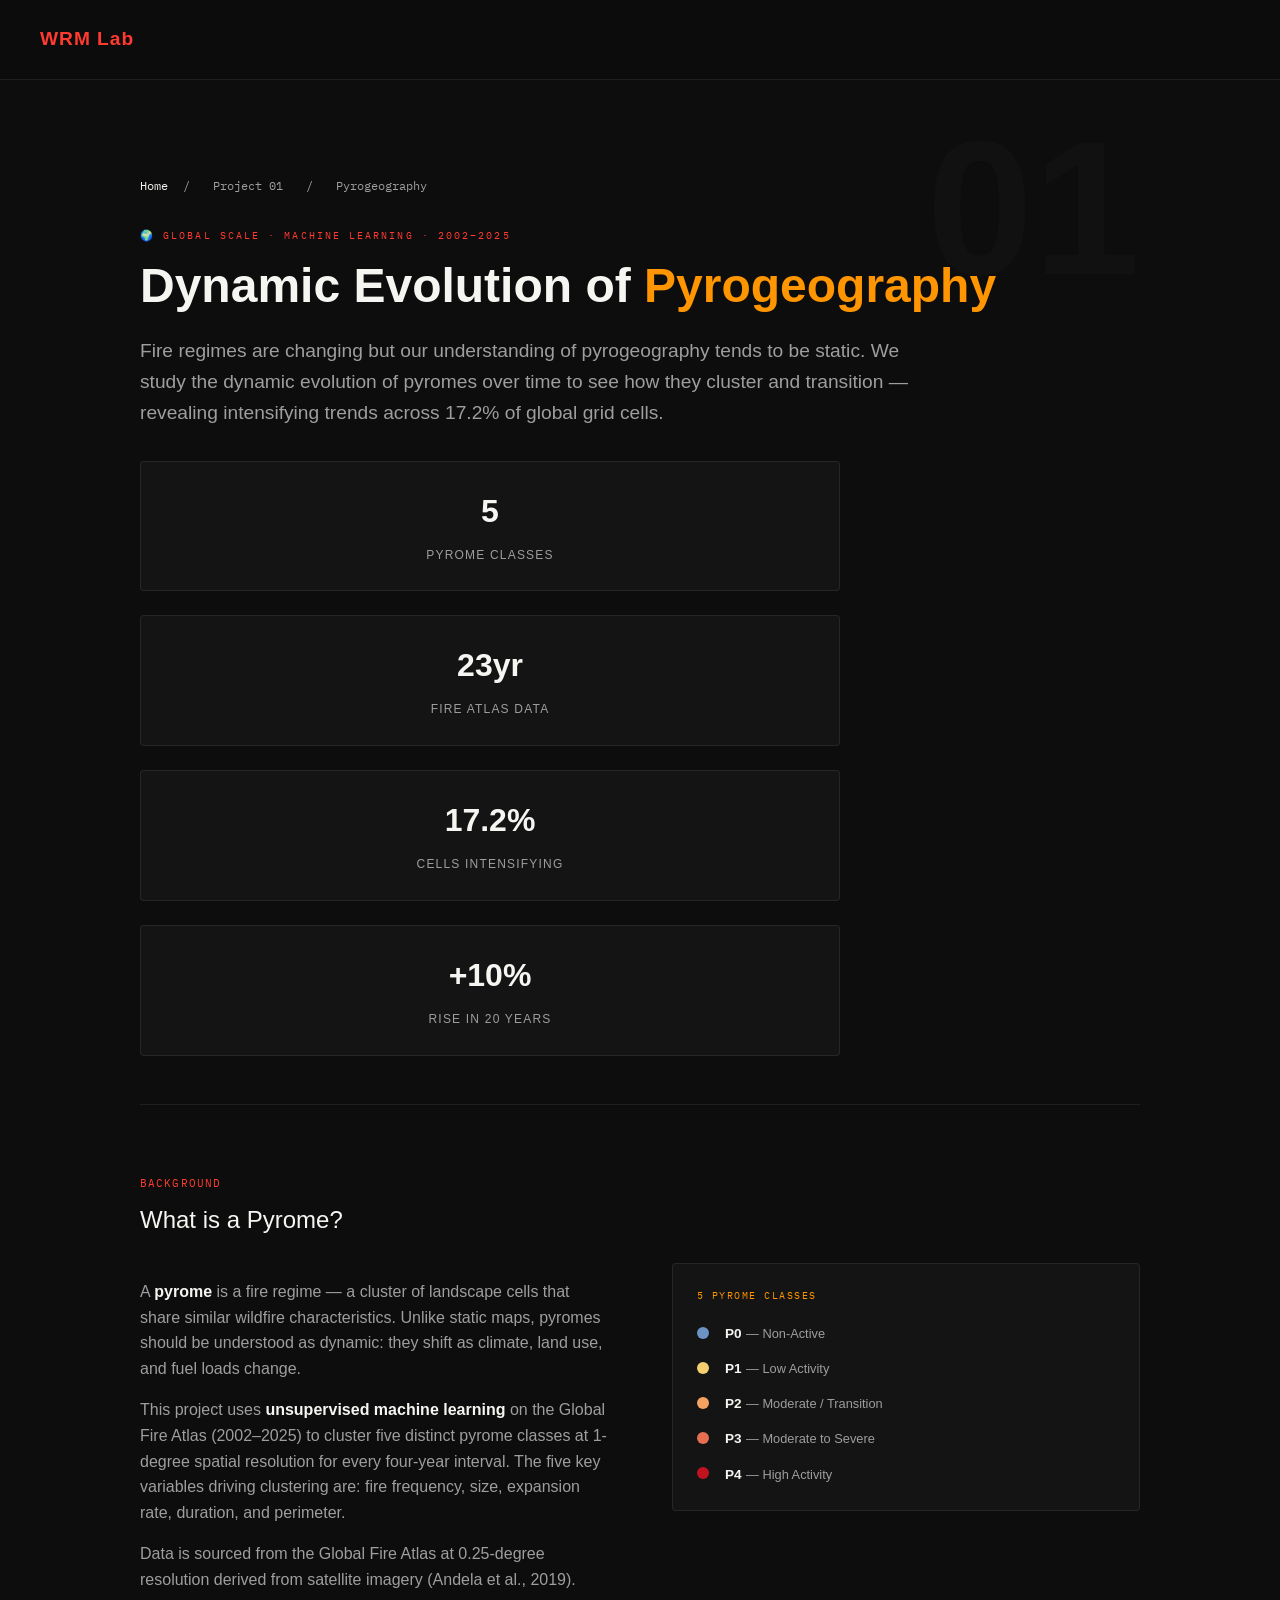
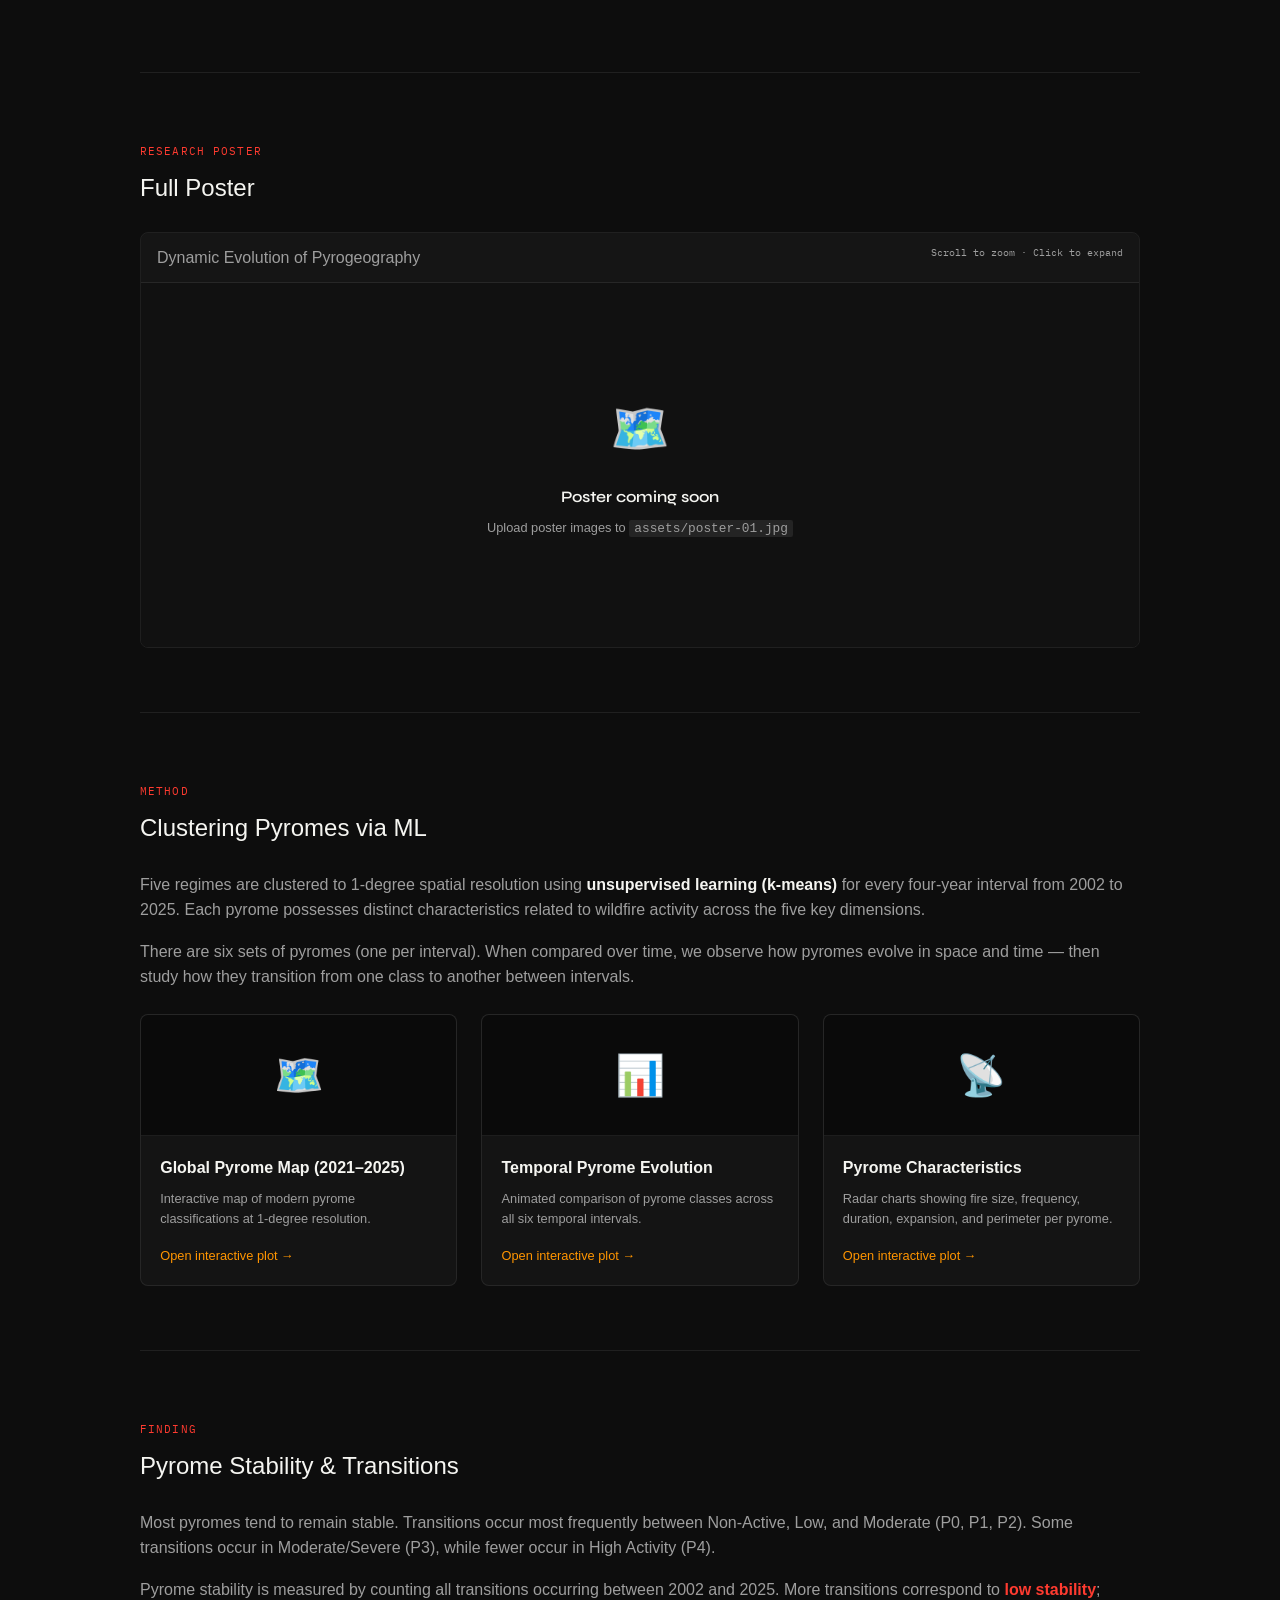
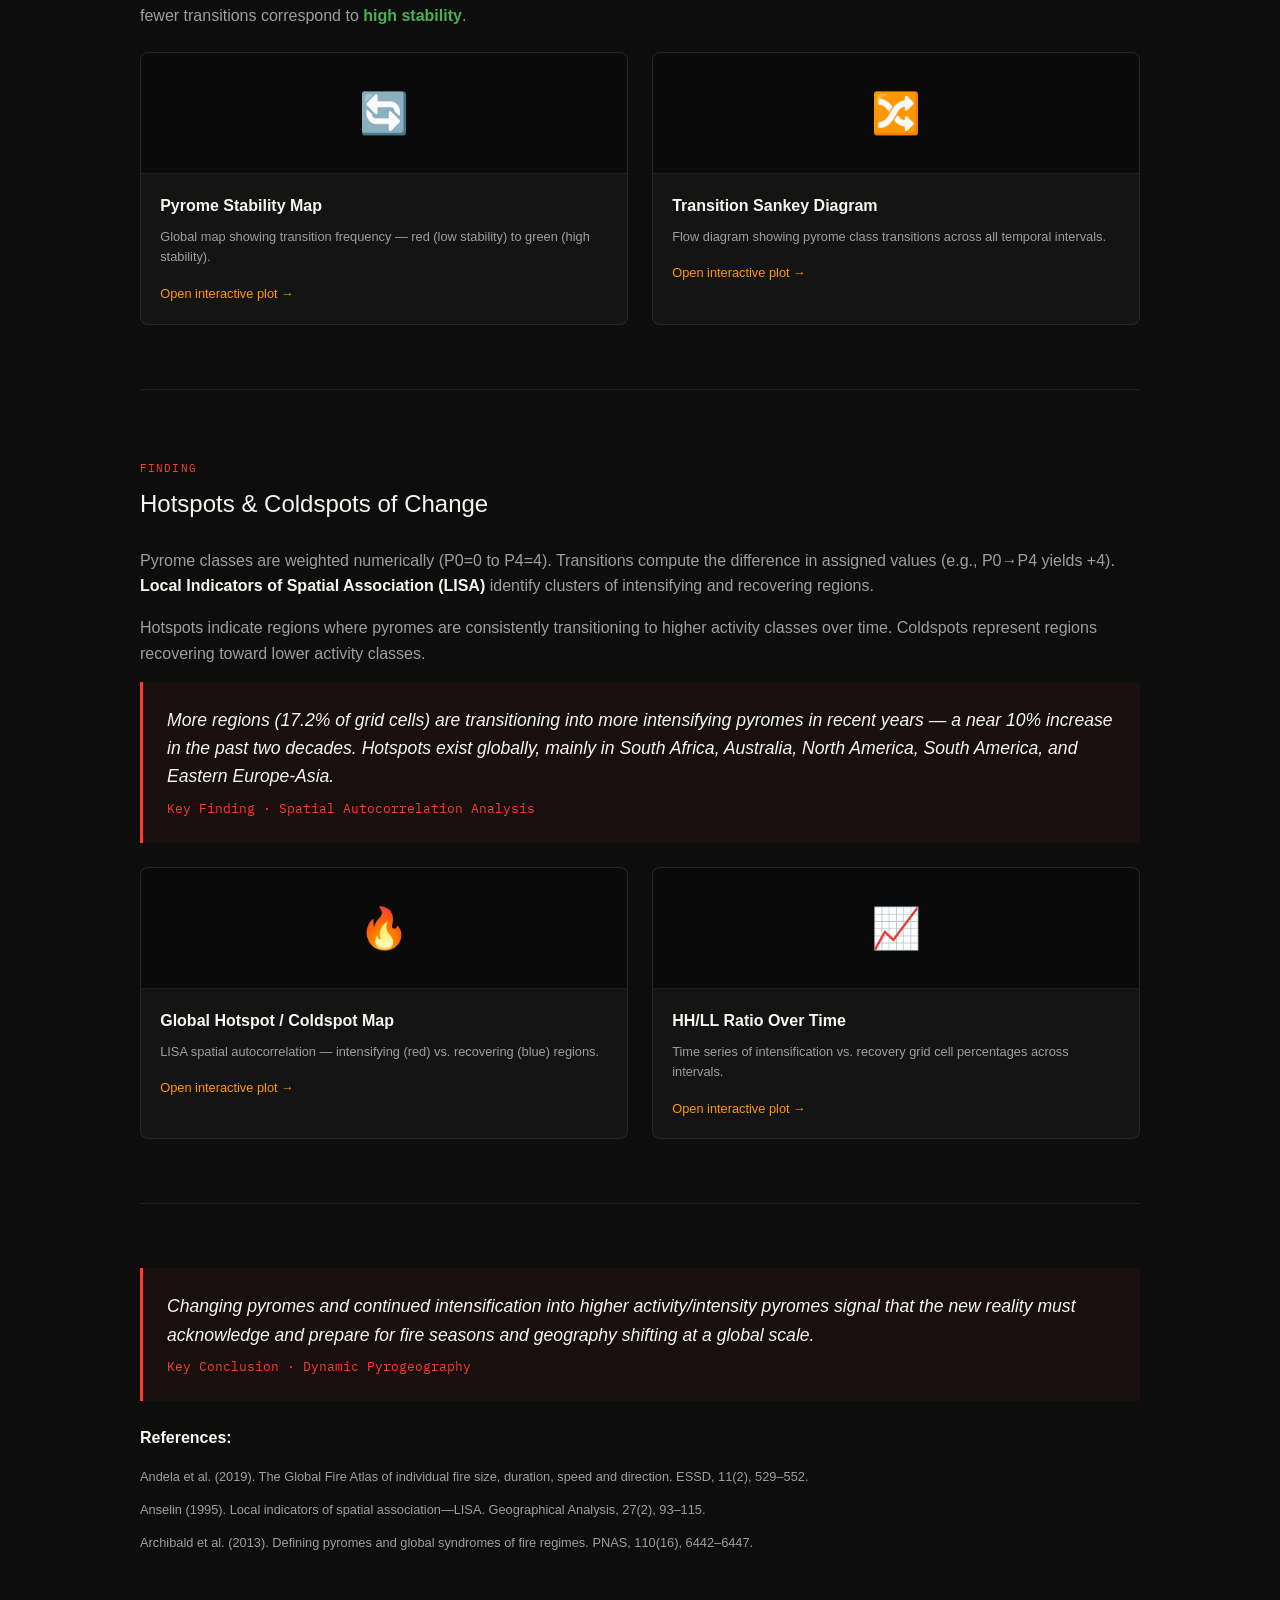
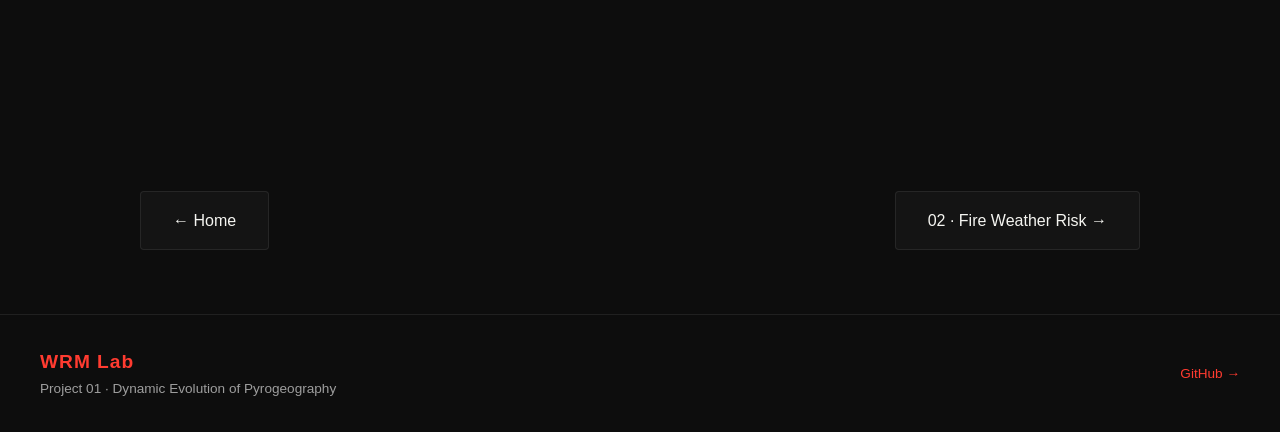
==== pages/01-pyrogeography.html @ 9d5893bf "Restructured file paths and directories" ====
<!DOCTYPE html>
<html lang="en">
<head>
  <meta charset="UTF-8">
  <meta name="viewport" content="width=device-width, initial-scale=1.0">
  <title>01 · Dynamic Evolution of Pyrogeography</title>
  <link rel="stylesheet" href="../css/style.css">
  <link rel="icon" href="data:image/svg+xml,<svg xmlns='http://www.w3.org/2000/svg' viewBox='0 0 100 100'><text y='.9em' font-size='90'>🔥</text></svg>">
</head>
<body>

<nav id="main-nav">
  <a class="nav-logo" href="../index.html">WRM Lab</a>
  <ul class="nav-links"></ul>
</nav>

<div class="page-wrap">

  <!-- ─── PAGE HERO ─── -->
  <div class="page-hero">
    <div class="page-hero-bg"></div>
    <div class="page-num-large">01</div>
    <div class="page-hero-inner">
      <div class="page-breadcrumb">
        <a href="../index.html">Home</a>
        <span>/</span>
        <span>Project 01</span>
        <span>/</span>
        <span>Pyrogeography</span>
      </div>
      <div style="font-family:'IBM Plex Mono',monospace; font-size:0.65rem; letter-spacing:0.2em; text-transform:uppercase; color:var(--fire-red); margin-bottom:1rem;">
        🌍 Global Scale · Machine Learning · 2002–2025
      </div>
      <h1 class="page-title">Dynamic Evolution of <em>Pyrogeography</em></h1>
      <p class="page-subtitle">Fire regimes are changing but our understanding of pyrogeography tends to be static. We study the dynamic evolution of pyromes over time to see how they cluster and transition — revealing intensifying trends across 17.2% of global grid cells.</p>

      <div class="stats-row" style="margin-top:2rem; max-width:700px;">
        <div class="stat-item">
          <span class="stat-num">5</span>
          <span class="stat-label">Pyrome Classes</span>
        </div>
        <div class="stat-item">
          <span class="stat-num">23yr</span>
          <span class="stat-label">Fire Atlas Data</span>
        </div>
        <div class="stat-item">
          <span class="stat-num">17.2%</span>
          <span class="stat-label">Cells Intensifying</span>
        </div>
        <div class="stat-item">
          <span class="stat-num">+10%</span>
          <span class="stat-label">Rise in 20 Years</span>
        </div>
      </div>
    </div>
  </div>

  <div class="content-area">

    <!-- ─── OVERVIEW ─── -->
    <div class="content-block">
      <div class="block-header">
        <span class="block-tag">Background</span>
        <span class="block-title">What is a Pyrome?</span>
      </div>
      <div class="two-col">
        <div class="block-text">
          <p>A <strong style="color:var(--bone)">pyrome</strong> is a fire regime — a cluster of landscape cells that share similar wildfire characteristics. Unlike static maps, pyromes should be understood as dynamic: they shift as climate, land use, and fuel loads change.</p>
          <p>This project uses <strong style="color:var(--bone)">unsupervised machine learning</strong> on the Global Fire Atlas (2002–2025) to cluster five distinct pyrome classes at 1-degree spatial resolution for every four-year interval. The five key variables driving clustering are: fire frequency, size, expansion rate, duration, and perimeter.</p>
          <p>Data is sourced from the Global Fire Atlas at 0.25-degree resolution derived from satellite imagery (Andela et al., 2019).</p>
        </div>
        <div>
          <div style="background:rgba(255,255,255,0.03); border:1px solid rgba(255,255,255,0.08); border-radius:4px; padding:1.5rem;">
            <div style="font-family:'IBM Plex Mono',monospace; font-size:0.62rem; letter-spacing:0.15em; text-transform:uppercase; color:var(--fire-orange); margin-bottom:1rem;">5 Pyrome Classes</div>
            <div style="display:flex; flex-direction:column; gap:0.6rem;">
              <div style="display:flex; align-items:center; gap:1rem;">
                <div style="width:12px; height:12px; border-radius:50%; background:#6B93C4; flex-shrink:0;"></div>
                <div><strong style="color:var(--bone); font-size:0.85rem;">P0</strong> <span style="color:var(--ash); font-size:0.8rem;">— Non-Active</span></div>
              </div>
              <div style="display:flex; align-items:center; gap:1rem;">
                <div style="width:12px; height:12px; border-radius:50%; background:#F4D06F; flex-shrink:0;"></div>
                <div><strong style="color:var(--bone); font-size:0.85rem;">P1</strong> <span style="color:var(--ash); font-size:0.8rem;">— Low Activity</span></div>
              </div>
              <div style="display:flex; align-items:center; gap:1rem;">
                <div style="width:12px; height:12px; border-radius:50%; background:#F4A261; flex-shrink:0;"></div>
                <div><strong style="color:var(--bone); font-size:0.85rem;">P2</strong> <span style="color:var(--ash); font-size:0.8rem;">— Moderate / Transition</span></div>
              </div>
              <div style="display:flex; align-items:center; gap:1rem;">
                <div style="width:12px; height:12px; border-radius:50%; background:#E76F51; flex-shrink:0;"></div>
                <div><strong style="color:var(--bone); font-size:0.85rem;">P3</strong> <span style="color:var(--ash); font-size:0.8rem;">— Moderate to Severe</span></div>
              </div>
              <div style="display:flex; align-items:center; gap:1rem;">
                <div style="width:12px; height:12px; border-radius:50%; background:#C1121F; flex-shrink:0;"></div>
                <div><strong style="color:var(--bone); font-size:0.85rem;">P4</strong> <span style="color:var(--ash); font-size:0.8rem;">— High Activity</span></div>
              </div>
            </div>
          </div>
        </div>
      </div>
    </div>

    <!-- ─── POSTER ─── -->
    <div class="content-block">
      <div class="block-header">
        <span class="block-tag">Research Poster</span>
        <span class="block-title">Full Poster</span>
      </div>
      <div class="poster-viewer">
        <div class="poster-viewer-header">
          <span class="poster-viewer-label">Dynamic Evolution of Pyrogeography</span>
          <span style="font-family:'IBM Plex Mono',monospace; font-size:0.6rem; color:var(--ash);">Scroll to zoom · Click to expand</span>
        </div>
        <div style="background:#111; display:flex; align-items:center; justify-content:center; min-height:300px; padding:2rem;">
          <div style="text-align:center; color:var(--ash);">
            <div style="font-size:3rem; margin-bottom:1rem;">🗺️</div>
            <div style="font-family:'Syne',sans-serif; font-weight:600; font-size:1rem; color:var(--bone); margin-bottom:0.5rem;">Poster coming soon</div>
            <div style="font-size:0.8rem;">Upload poster images to <code style="background:rgba(255,255,255,0.08);padding:0.1em 0.4em;border-radius:2px;">assets/poster-01.jpg</code></div>
          </div>
        </div>
      </div>
    </div>

    <!-- ─── PYROMES CLUSTERING ─── -->
    <div class="content-block">
      <div class="block-header">
        <span class="block-tag">Method</span>
        <span class="block-title">Clustering Pyromes via ML</span>
      </div>
      <div class="block-text">
        <p>Five regimes are clustered to 1-degree spatial resolution using <strong style="color:var(--bone)">unsupervised learning (k-means)</strong> for every four-year interval from 2002 to 2025. Each pyrome possesses distinct characteristics related to wildfire activity across the five key dimensions.</p>
        <p>There are six sets of pyromes (one per interval). When compared over time, we observe how pyromes evolve in space and time — then study how they transition from one class to another between intervals.</p>
      </div>

      <div class="plots-grid" style="margin-top:1.5rem;">
        <div class="plot-card" onclick="alert('Link your interactive pyrome map here. Replace this with your Plotly/Leaflet embed URL.')">
          <div class="plot-card-preview">🗺️</div>
          <div class="plot-card-body">
            <div class="plot-card-title">Global Pyrome Map (2021–2025)</div>
            <div class="plot-card-desc">Interactive map of modern pyrome classifications at 1-degree resolution.</div>
            <div class="plot-card-link">Open interactive plot →</div>
          </div>
        </div>
        <div class="plot-card" onclick="alert('Link your temporal pyrome evolution animation here.')">
          <div class="plot-card-preview">📊</div>
          <div class="plot-card-body">
            <div class="plot-card-title">Temporal Pyrome Evolution</div>
            <div class="plot-card-desc">Animated comparison of pyrome classes across all six temporal intervals.</div>
            <div class="plot-card-link">Open interactive plot →</div>
          </div>
        </div>
        <div class="plot-card" onclick="alert('Link your pyrome characteristic radar charts here.')">
          <div class="plot-card-preview">📡</div>
          <div class="plot-card-body">
            <div class="plot-card-title">Pyrome Characteristics</div>
            <div class="plot-card-desc">Radar charts showing fire size, frequency, duration, expansion, and perimeter per pyrome.</div>
            <div class="plot-card-link">Open interactive plot →</div>
          </div>
        </div>
      </div>
    </div>

    <!-- ─── DYNAMIC PYROMES ─── -->
    <div class="content-block">
      <div class="block-header">
        <span class="block-tag">Finding</span>
        <span class="block-title">Pyrome Stability &amp; Transitions</span>
      </div>
      <div class="block-text">
        <p>Most pyromes tend to remain stable. Transitions occur most frequently between Non-Active, Low, and Moderate (P0, P1, P2). Some transitions occur in Moderate/Severe (P3), while fewer occur in High Activity (P4).</p>
        <p>Pyrome stability is measured by counting all transitions occurring between 2002 and 2025. More transitions correspond to <strong style="color:var(--fire-red)">low stability</strong>; fewer transitions correspond to <strong style="color:#4CAF50">high stability</strong>.</p>
      </div>

      <div class="plots-grid" style="margin-top:1.5rem;">
        <div class="plot-card" onclick="alert('Link your pyrome stability map here.')">
          <div class="plot-card-preview">🔄</div>
          <div class="plot-card-body">
            <div class="plot-card-title">Pyrome Stability Map</div>
            <div class="plot-card-desc">Global map showing transition frequency — red (low stability) to green (high stability).</div>
            <div class="plot-card-link">Open interactive plot →</div>
          </div>
        </div>
        <div class="plot-card" onclick="alert('Link your Sankey transition diagram here.')">
          <div class="plot-card-preview">🔀</div>
          <div class="plot-card-body">
            <div class="plot-card-title">Transition Sankey Diagram</div>
            <div class="plot-card-desc">Flow diagram showing pyrome class transitions across all temporal intervals.</div>
            <div class="plot-card-link">Open interactive plot →</div>
          </div>
        </div>
      </div>
    </div>

    <!-- ─── SPATIAL AUTOCORRELATION ─── -->
    <div class="content-block">
      <div class="block-header">
        <span class="block-tag">Finding</span>
        <span class="block-title">Hotspots &amp; Coldspots of Change</span>
      </div>
      <div class="block-text">
        <p>Pyrome classes are weighted numerically (P0=0 to P4=4). Transitions compute the difference in assigned values (e.g., P0→P4 yields +4). <strong style="color:var(--bone)">Local Indicators of Spatial Association (LISA)</strong> identify clusters of intensifying and recovering regions.</p>
        <p>Hotspots indicate regions where pyromes are consistently transitioning to higher activity classes over time. Coldspots represent regions recovering toward lower activity classes.</p>
      </div>

      <div class="finding-callout">
        <p>More regions (17.2% of grid cells) are transitioning into more intensifying pyromes in recent years — a near 10% increase in the past two decades. Hotspots exist globally, mainly in South Africa, Australia, North America, South America, and Eastern Europe-Asia.</p>
        <div class="finding-source">Key Finding · Spatial Autocorrelation Analysis</div>
      </div>

      <div class="plots-grid" style="margin-top:1.5rem;">
        <div class="plot-card" onclick="alert('Link your LISA hotspot/coldspot map here.')">
          <div class="plot-card-preview">🔥</div>
          <div class="plot-card-body">
            <div class="plot-card-title">Global Hotspot / Coldspot Map</div>
            <div class="plot-card-desc">LISA spatial autocorrelation — intensifying (red) vs. recovering (blue) regions.</div>
            <div class="plot-card-link">Open interactive plot →</div>
          </div>
        </div>
        <div class="plot-card" onclick="alert('Link your HH/LL ratio time series here.')">
          <div class="plot-card-preview">📈</div>
          <div class="plot-card-body">
            <div class="plot-card-title">HH/LL Ratio Over Time</div>
            <div class="plot-card-desc">Time series of intensification vs. recovery grid cell percentages across intervals.</div>
            <div class="plot-card-link">Open interactive plot →</div>
          </div>
        </div>
      </div>
    </div>

    <!-- ─── CONCLUSION ─── -->
    <div class="content-block" style="border-bottom:none;">
      <div class="finding-callout">
        <p>Changing pyromes and continued intensification into higher activity/intensity pyromes signal that the new reality must acknowledge and prepare for fire seasons and geography shifting at a global scale.</p>
        <div class="finding-source">Key Conclusion · Dynamic Pyrogeography</div>
      </div>

      <div class="block-text" style="margin-top:1.5rem;">
        <p><strong style="color:var(--bone)">References:</strong></p>
        <p style="font-size:0.8rem;">Andela et al. (2019). The Global Fire Atlas of individual fire size, duration, speed and direction. ESSD, 11(2), 529–552.</p>
        <p style="font-size:0.8rem;">Anselin (1995). Local indicators of spatial association—LISA. Geographical Analysis, 27(2), 93–115.</p>
        <p style="font-size:0.8rem;">Archibald et al. (2013). Defining pyromes and global syndromes of fire regimes. PNAS, 110(16), 6442–6447.</p>
      </div>
    </div>

  </div><!-- /content-area -->

  <div class="page-nav">
    <a href="../index.html" class="page-nav-btn">← Home</a>
    <a href="02-fire-weather.html" class="page-nav-btn">02 · Fire Weather Risk →</a>
  </div>

</div><!-- /page-wrap -->

<footer>
  <div>
    <a class="footer-logo" href="../index.html">WRM Lab</a>
    <div>Project 01 · Dynamic Evolution of Pyrogeography</div>
  </div>
  <div style="text-align:right;">
    <a href="https://github.com/minhokim93/Lau_WRM" style="color:var(--fire-red); text-decoration:none;" target="_blank">GitHub →</a>
  </div>
</footer>

<script src="../js/main.js"></script>
<script>buildNav('01-pyrogeography');</script>
</body>
</html>
---- css/style.css ----
@import url('https://fonts.googleapis.com/css2?family=DM+Serif+Display:ital@0;1&family=Syne:wght@400;600;700;800&family=IBM+Plex+Mono:wght@400;500&family=Inter:wght@300;400;500&display=swap');

/* =========================================
   WRM Lab - Global Styles
   ========================================= */

:root {
  --bg-color: #0d0d0d;
  --panel-bg: rgba(255, 255, 255, 0.03);
  --border-color: rgba(255, 255, 255, 0.08);
  --bone: #f5f5f1;
  --ash: #9e9e9e;
  --fire-red: #ff3b30;
  --fire-orange: #ff9500;
  --font-main: -apple-system, BlinkMacSystemFont, "Segoe UI", Roboto, Helvetica, Arial, sans-serif;
  --font-mono: "IBM Plex Mono", Consolas, monospace;
}

body {
  background-color: var(--bg-color);
  color: var(--ash);
  font-family: var(--font-main);
  line-height: 1.6;
  margin: 0;
  padding: 0;
  overflow-x: hidden;
}

h1, h2, h3, h4, strong, em {
  color: var(--bone);
  font-weight: 600;
}

em {
  color: var(--fire-orange);
  font-style: normal;
}

a {
  color: var(--bone);
  text-decoration: none;
  transition: color 0.2s;
}

a:hover {
  color: var(--fire-red);
}

/* =========================================
   Navigation
   ========================================= */
#main-nav {
  display: flex;
  justify-content: space-between;
  align-items: center;
  padding: 1.5rem 2.5rem;
  border-bottom: 1px solid var(--border-color);
  position: sticky;
  top: 0;
  background: rgba(13, 13, 13, 0.9);
  backdrop-filter: blur(10px);
  z-index: 100;
}

.nav-logo, .footer-logo {
  font-weight: 700;
  font-size: 1.2rem;
  letter-spacing: 0.05em;
  color: var(--fire-red);
}

.nav-links {
  list-style: none;
  display: flex;
  gap: 1.5rem;
  margin: 0;
  padding: 0;
}

.nav-links a {
  font-size: 0.85rem;
  color: var(--ash);
  text-transform: uppercase;
  letter-spacing: 0.1em;
}

.nav-links a:hover, .nav-links a.active {
  color: var(--bone);
}

/* =========================================
   Hero Section
   ========================================= */
.hero {
  padding: 8rem 2.5rem 4rem;
  max-width: 1200px;
  margin: 0 auto;
}

.hero-eyebrow {
  font-family: var(--font-mono);
  font-size: 0.75rem;
  text-transform: uppercase;
  letter-spacing: 0.15em;
  color: var(--fire-red);
  margin-bottom: 1rem;
}

.hero h1 {
  font-size: clamp(2.5rem, 5vw, 4rem);
  line-height: 1.1;
  margin: 0 0 1.5rem 0;
  letter-spacing: -0.02em;
}

.hero-desc {
  font-size: 1.1rem;
  max-width: 600px;
  margin-bottom: 2.5rem;
}

.hero-meta {
  display: flex;
  gap: 3rem;
  margin-bottom: 3rem;
  padding-top: 2rem;
  border-top: 1px solid var(--border-color);
}

.meta-item {
  display: flex;
  flex-direction: column;
}

.meta-label {
  font-family: var(--font-mono);
  font-size: 0.65rem;
  text-transform: uppercase;
  letter-spacing: 0.1em;
  color: var(--ash);
  margin-bottom: 0.25rem;
}

.meta-value {
  color: var(--bone);
  font-size: 0.9rem;
}

/* =========================================
   Buttons & UI Elements
   ========================================= */
.btn-primary, .btn-outline {
  padding: 0.75rem 1.5rem;
  border-radius: 4px;
  font-size: 0.9rem;
  font-weight: 500;
  display: inline-block;
}

.btn-primary {
  background: var(--fire-red);
  color: #fff;
  border: 1px solid var(--fire-red);
}

.btn-primary:hover {
  background: transparent;
  color: var(--fire-red);
}

.btn-outline {
  background: transparent;
  border: 1px solid var(--border-color);
  color: var(--bone);
}

.btn-outline:hover {
  border-color: var(--bone);
}

.scale-bar {
  display: flex;
  gap: 1.5rem;
  border-bottom: 1px solid var(--border-color);
  padding-bottom: 1rem;
}

.scale-label {
  font-size: 0.8rem;
  color: var(--ash);
  text-transform: uppercase;
  letter-spacing: 0.05em;
}

.scale-label.active {
  color: var(--fire-red);
  font-weight: bold;
}

/* =========================================
   Layout & Typography
   ========================================= */
.two-col {
  display: grid;
  grid-template-columns: 1fr 1fr;
  gap: 4rem;
}

@media (max-width: 768px) {
  .two-col { grid-template-columns: 1fr; gap: 2rem; }
  .hero-meta { flex-direction: column; gap: 1rem; }
  .nav-links { display: none; } /* Hide complex nav on mobile for now */
}

.section-header {
  margin-bottom: 2rem;
}

.section-num {
  font-family: var(--font-mono);
  color: var(--fire-red);
  margin-right: 0.5rem;
}

.section-title {
  font-size: 1.5rem;
  color: var(--bone);
  font-weight: 300;
  text-transform: uppercase;
  letter-spacing: 0.1em;
}

.stats-row {
  display: grid;
  gap: 1.5rem;
}

.stat-item {
  background: var(--panel-bg);
  padding: 1.5rem;
  border-radius: 4px;
  border: 1px solid var(--border-color);
  text-align: center;
}

.stat-num {
  display: block;
  font-size: 2rem;
  color: var(--bone);
  font-weight: 700;
  margin-bottom: 0.25rem;
}

.stat-label {
  font-size: 0.75rem;
  color: var(--ash);
  text-transform: uppercase;
  letter-spacing: 0.1em;
}

.finding-callout {
  padding: 1.5rem;
  border-left: 3px solid var(--fire-red);
  background: rgba(255, 59, 48, 0.05);
}

.finding-callout p {
  color: var(--bone);
  font-size: 1.1rem;
  font-style: italic;
  margin: 0 0 0.5rem 0;
}

.finding-source {
  font-size: 0.8rem;
  color: var(--fire-red);
  font-family: var(--font-mono);
}

/* =========================================
   Projects Grid
   ========================================= */
.projects-section {
  padding: 5rem 2.5rem;
  max-width: 1200px;
  margin: 0 auto;
}

.cards-grid {
  display: grid;
  grid-template-columns: repeat(auto-fit, minmax(320px, 1fr));
  gap: 2rem;
}

.project-card {
  background: var(--panel-bg);
  border: 1px solid var(--border-color);
  border-radius: 8px;
  padding: 2rem;
  position: relative;
  transition: all 0.3s ease;
  display: flex;
  flex-direction: column;
}

.project-card:hover {
  border-color: var(--fire-red);
  transform: translateY(-5px);
  background: rgba(255, 255, 255, 0.05);
}

.card-num {
  position: absolute;
  top: 1.5rem;
  right: 1.5rem;
  font-family: var(--font-mono);
  color: rgba(255, 255, 255, 0.1);
  font-size: 2rem;
  font-weight: 700;
}

.card-scale {
  font-family: var(--font-mono);
  font-size: 0.65rem;
  color: var(--fire-orange);
  text-transform: uppercase;
  letter-spacing: 0.1em;
  margin-bottom: 1rem;
}

.card-title {
  font-size: 1.25rem;
  margin: 0 0 1rem 0;
}

.card-desc {
  font-size: 0.9rem;
  flex-grow: 1;
  margin-bottom: 1.5rem;
}

.card-tags {
  display: flex;
  flex-wrap: wrap;
  gap: 0.5rem;
  margin-bottom: 1.5rem;
}

.tag {
  font-size: 0.7rem;
  padding: 0.2rem 0.6rem;
  background: rgba(255, 255, 255, 0.05);
  border: 1px solid var(--border-color);
  border-radius: 20px;
}

.card-arrow {
  font-size: 0.85rem;
  color: var(--fire-red);
  font-weight: 600;
}

/* =========================================
   Individual Project Pages (e.g. 01-pyrogeography)
   ========================================= */
.page-wrap {
  max-width: 1000px;
  margin: 0 auto;
  padding: 0 2.5rem;
}

.page-hero {
  padding: 6rem 0 3rem;
  position: relative;
  border-bottom: 1px solid var(--border-color);
}

.page-num-large {
  position: absolute;
  top: 2rem;
  right: 0;
  font-size: 12rem;
  font-weight: 800;
  color: rgba(255, 255, 255, 0.02);
  line-height: 1;
  z-index: -1;
}

.page-breadcrumb {
  font-family: var(--font-mono);
  font-size: 0.75rem;
  color: var(--ash);
  margin-bottom: 2rem;
}

.page-breadcrumb span { margin: 0 0.5rem; }

.page-title {
  font-size: 3rem;
  margin: 0 0 1.5rem 0;
  line-height: 1.1;
}

.page-subtitle {
  font-size: 1.2rem;
  max-width: 800px;
}

.content-area {
  padding: 4rem 0;
}

.content-block {
  margin-bottom: 4rem;
  padding-bottom: 4rem;
  border-bottom: 1px solid var(--border-color);
}

.block-header {
  margin-bottom: 1.5rem;
}

.block-tag {
  display: inline-block;
  font-family: var(--font-mono);
  font-size: 0.7rem;
  color: var(--fire-red);
  text-transform: uppercase;
  letter-spacing: 0.1em;
  margin-bottom: 0.5rem;
}

.block-title {
  display: block;
  font-size: 1.5rem;
  color: var(--bone);
}

/* =========================================
   Interactive Plot Cards
   ========================================= */
.plots-grid {
  display: grid;
  grid-template-columns: repeat(auto-fit, minmax(280px, 1fr));
  gap: 1.5rem;
}

.plot-card {
  background: var(--panel-bg);
  border: 1px solid var(--border-color);
  border-radius: 8px;
  overflow: hidden;
  cursor: pointer;
  transition: all 0.2s;
}

.plot-card:hover {
  border-color: var(--fire-orange);
}

.plot-card-preview {
  height: 120px;
  background: rgba(0,0,0,0.5);
  display: flex;
  align-items: center;
  justify-content: center;
  font-size: 2.5rem;
  border-bottom: 1px solid var(--border-color);
}

.plot-card-body {
  padding: 1.2rem;
}

.plot-card-title {
  color: var(--bone);
  font-weight: 600;
  margin-bottom: 0.5rem;
}

.plot-card-desc {
  font-size: 0.8rem;
  margin-bottom: 1rem;
}

.plot-card-link {
  font-size: 0.8rem;
  color: var(--fire-orange);
}

.poster-viewer {
  border: 1px solid var(--border-color);
  border-radius: 8px;
  overflow: hidden;
}

.poster-viewer-header {
  background: var(--panel-bg);
  padding: 0.75rem 1rem;
  display: flex;
  justify-content: space-between;
  border-bottom: 1px solid var(--border-color);
}

.page-nav {
  display: flex;
  justify-content: space-between;
  padding: 2rem 0 4rem;
}

.page-nav-btn {
  padding: 1rem 2rem;
  border: 1px solid var(--border-color);
  border-radius: 4px;
  background: var(--panel-bg);
}

.page-nav-btn:hover {
  border-color: var(--bone);
}

/* =========================================
   Footer
   ========================================= */
footer {
  display: flex;
  justify-content: space-between;
  align-items: center;
  padding: 2rem 2.5rem;
  border-top: 1px solid var(--border-color);
  background: var(--bg-color);
  font-size: 0.85rem;
}

@media (max-width: 768px) {
  footer { flex-direction: column; gap: 1rem; text-align: center; }
  footer > div { text-align: center !important; }
}

/* =========================================
   Animations
   ========================================= */
@keyframes fadeInUp {
  from { opacity: 0; transform: translateY(20px); }
  to { opacity: 1; transform: translateY(0); }
}

.animate-in {
  opacity: 0;
  animation: fadeInUp 0.8s ease forwards;
}

.delay-1 { animation-delay: 0.1s; }
.delay-2 { animation-delay: 0.2s; }
.delay-3 { animation-delay: 0.3s; }
.delay-4 { animation-delay: 0.4s; }
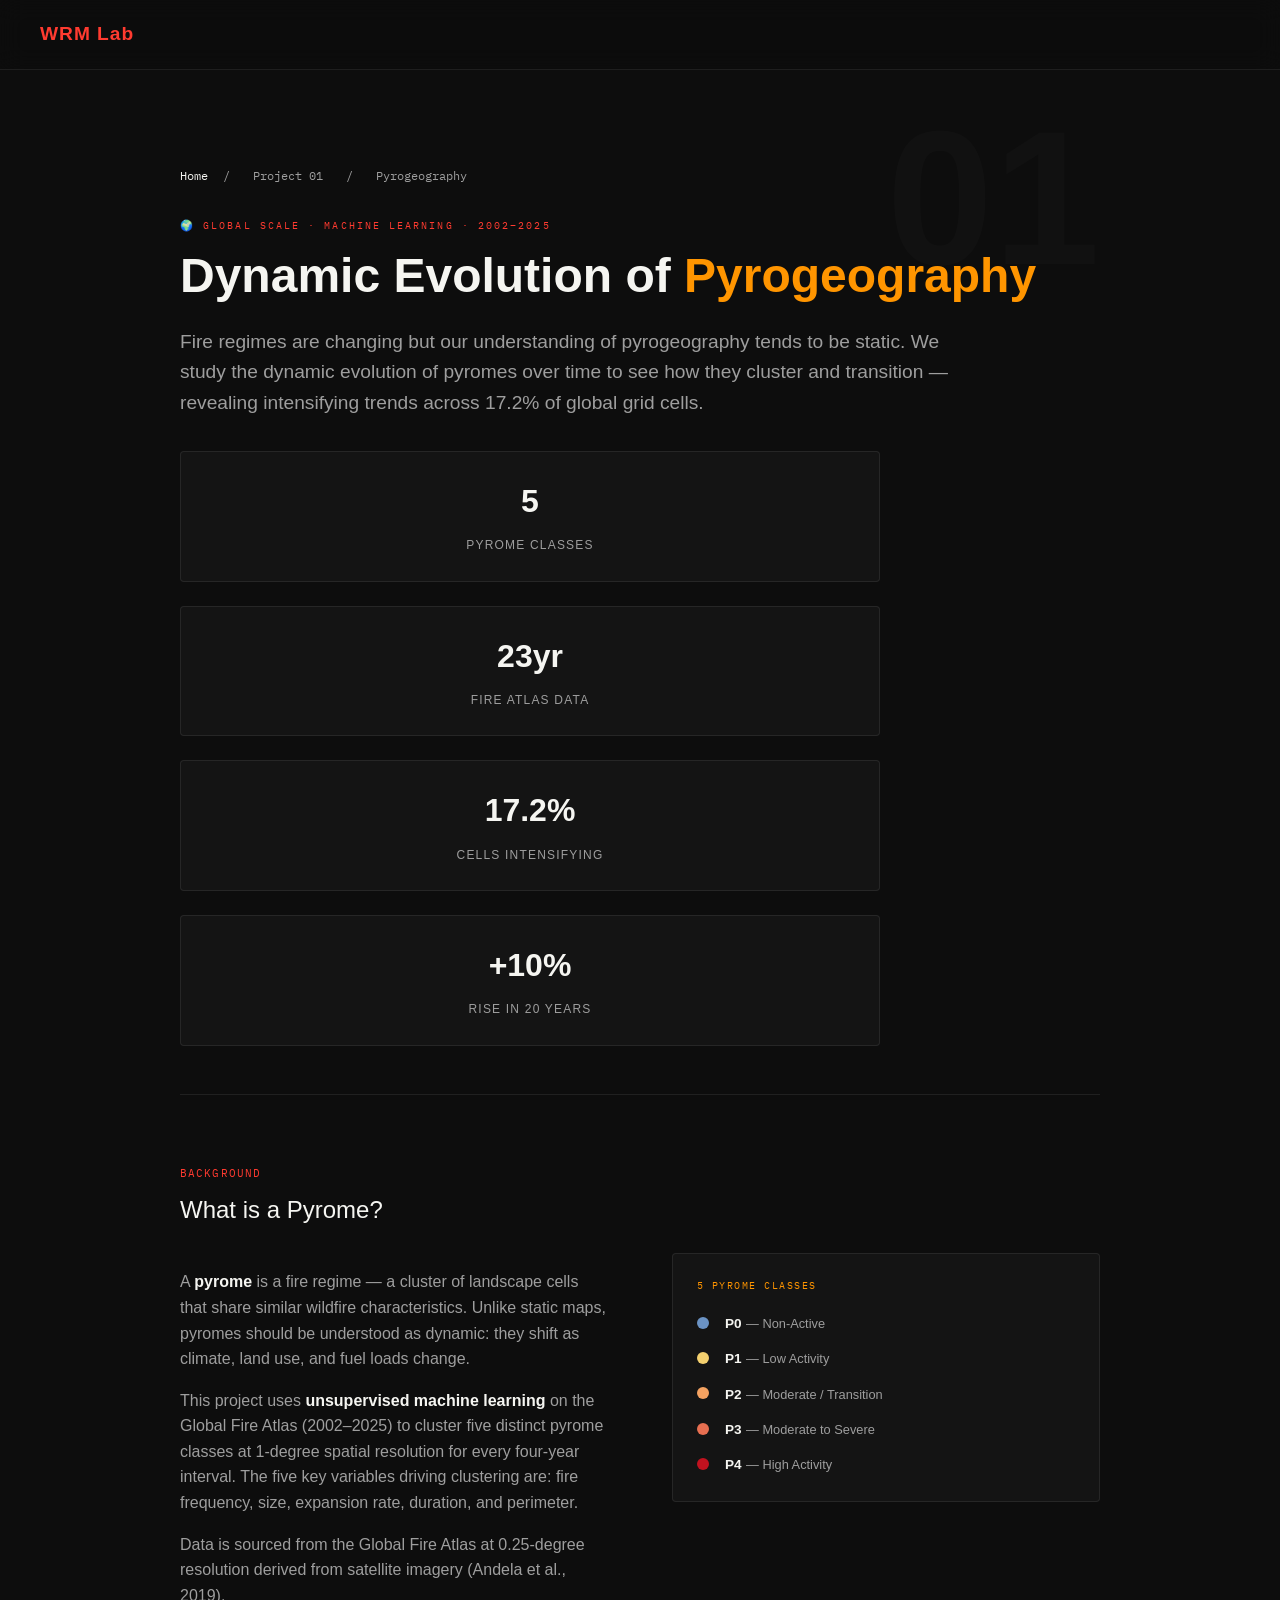
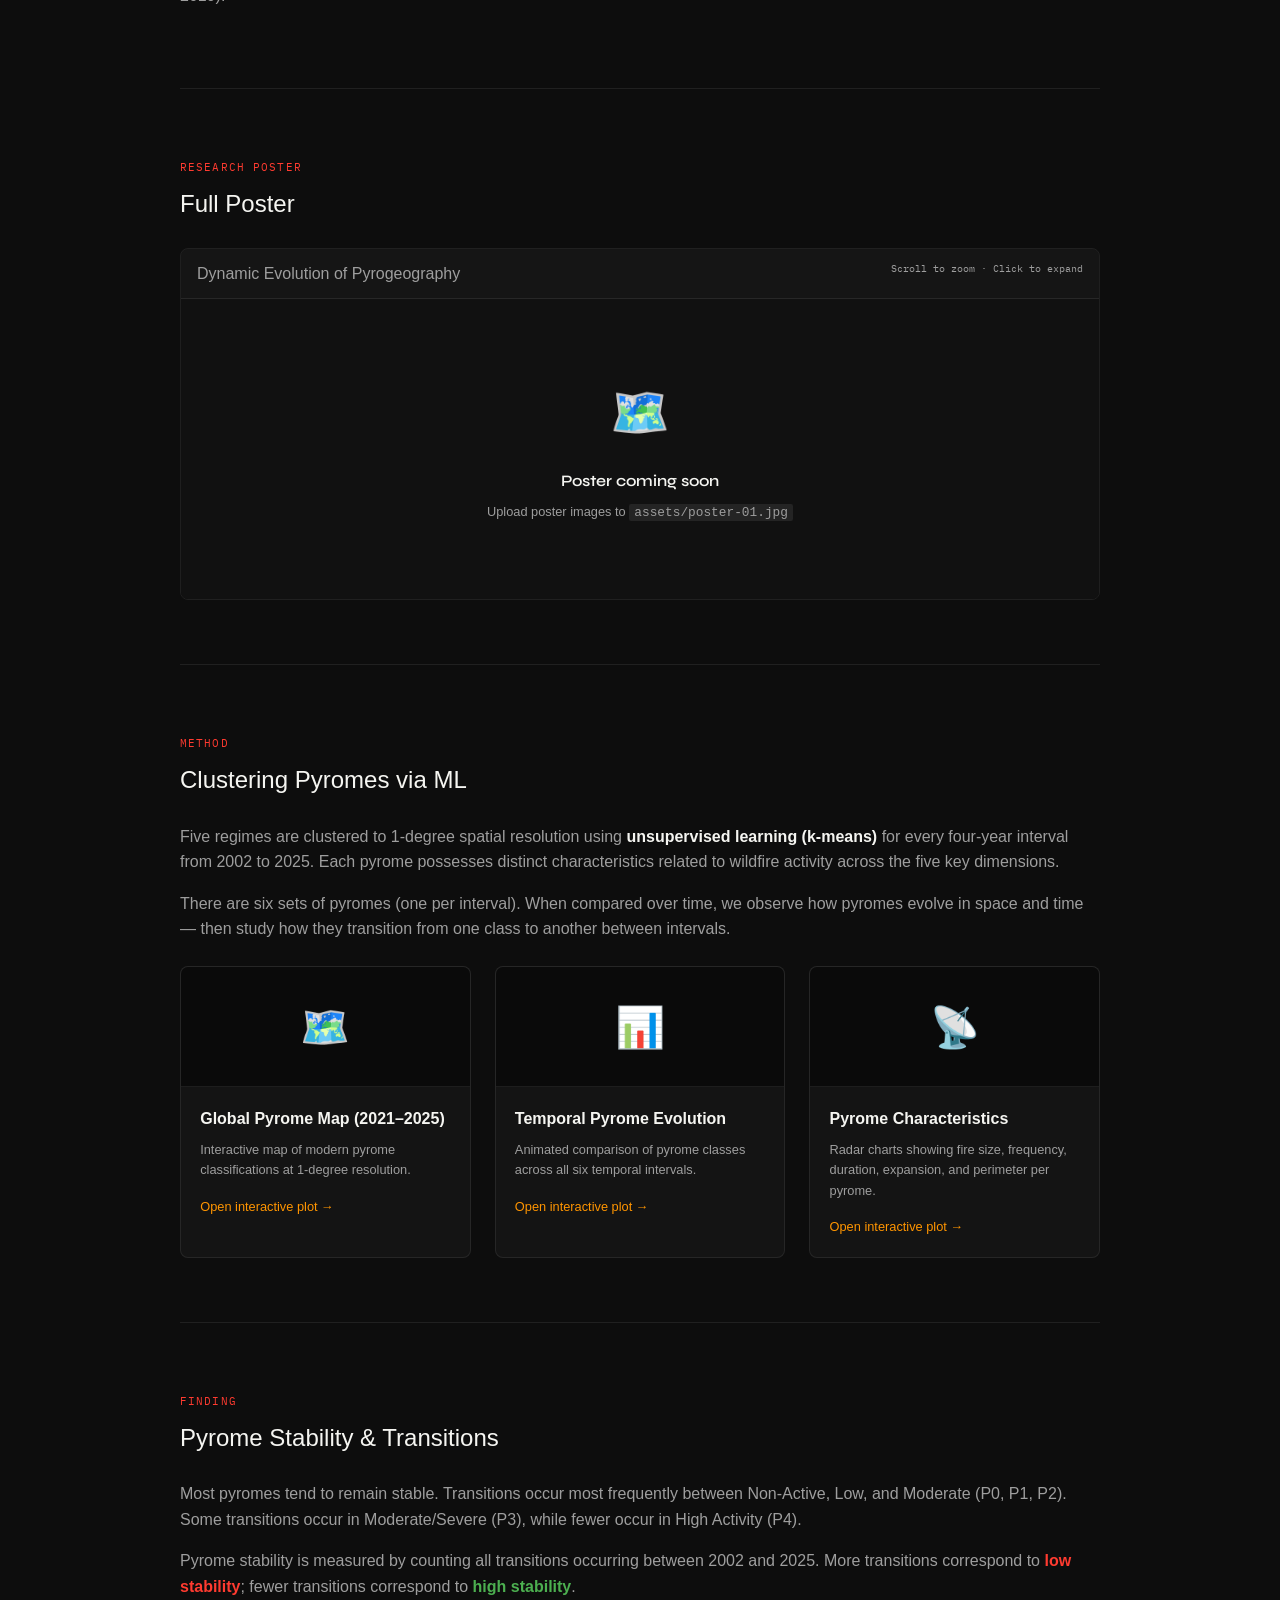
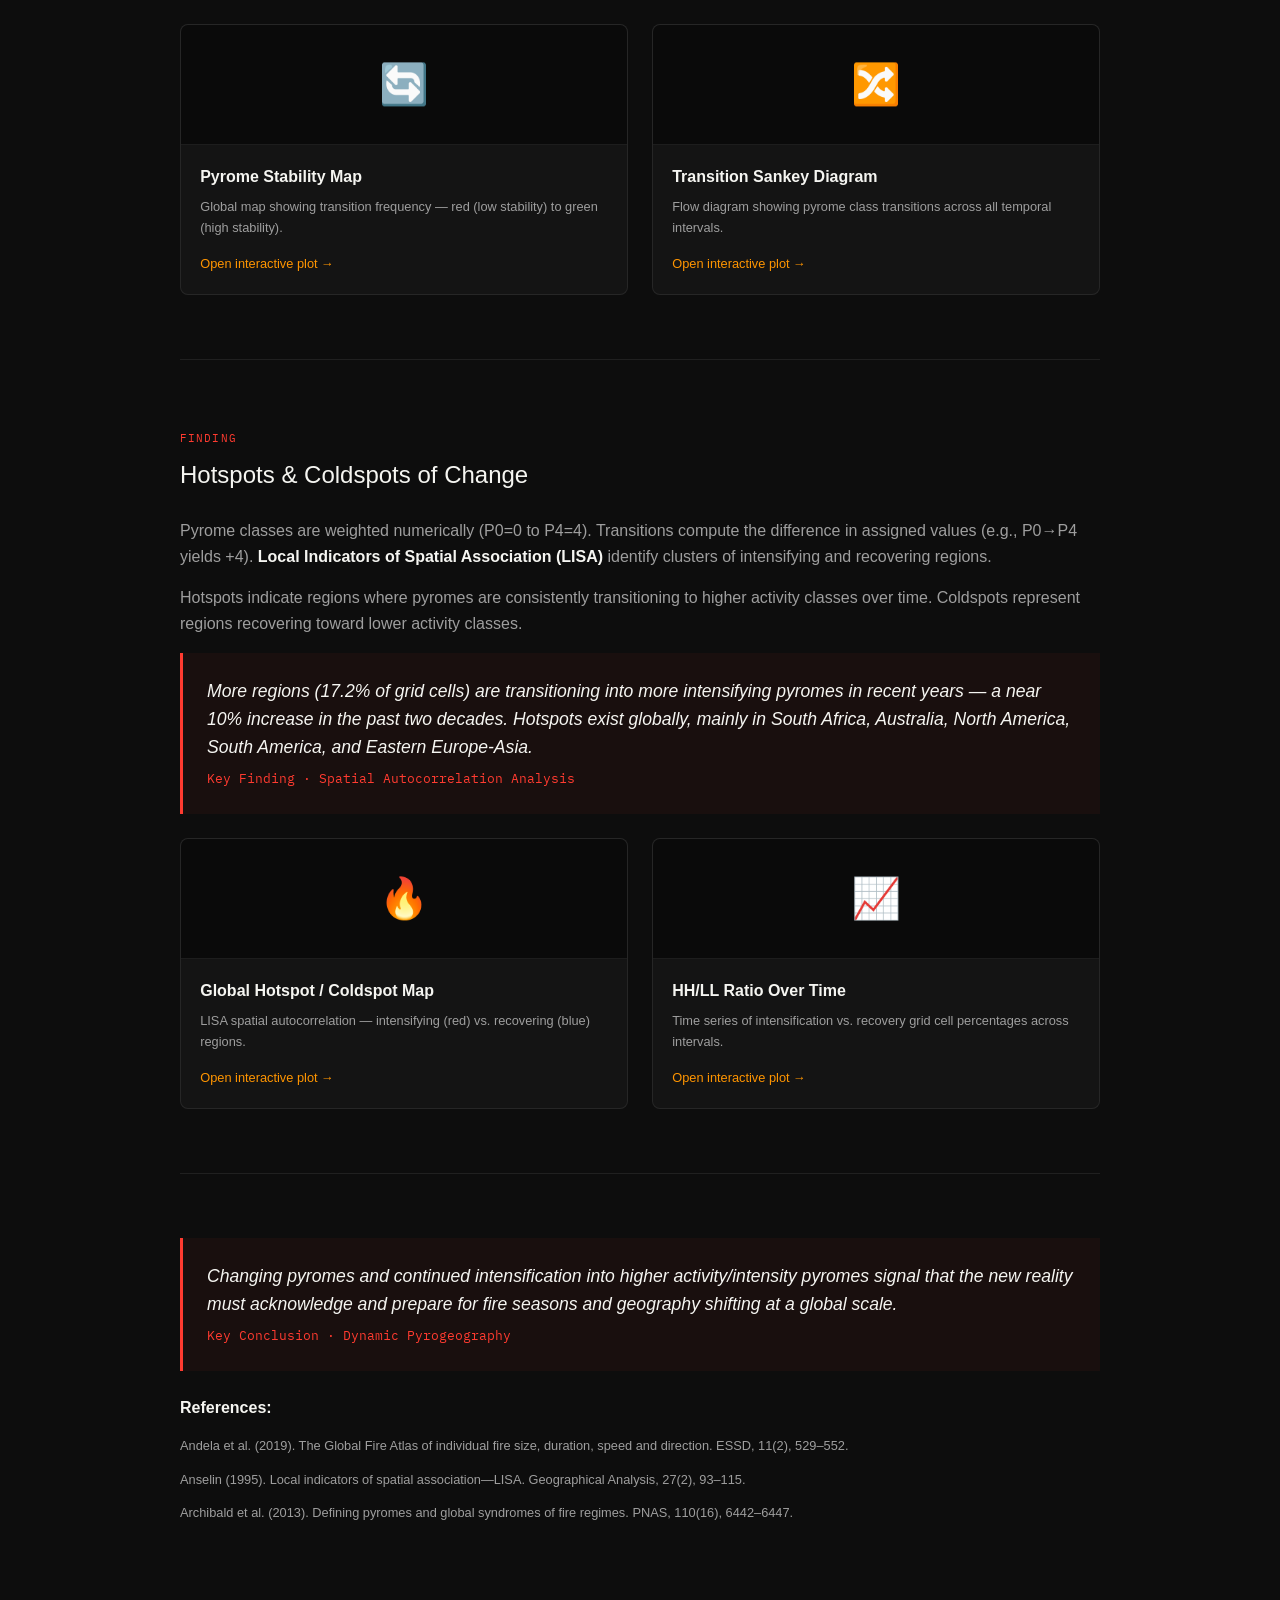
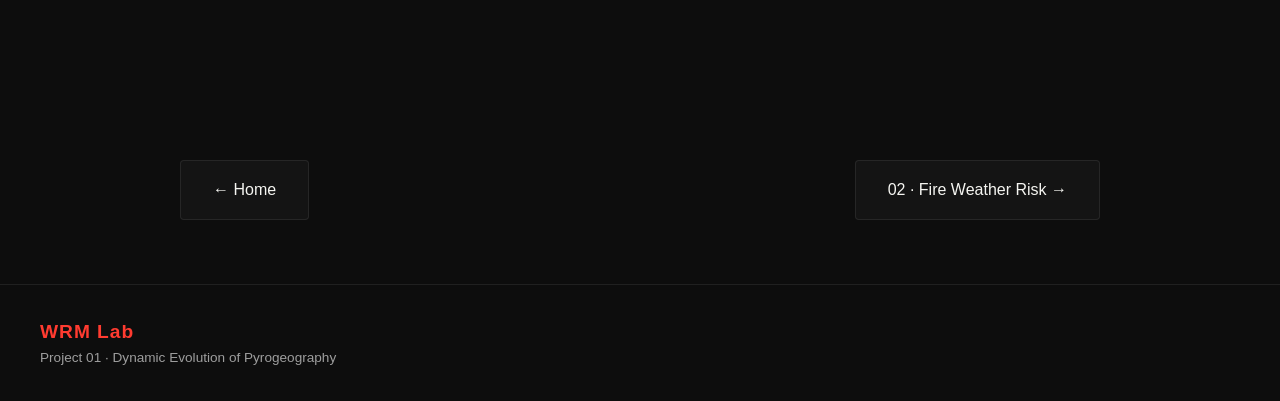
==== commit a661997c: "Restructured file paths and directories" ====
--- a/pages/01-pyrogeography.html
+++ b/pages/01-pyrogeography.html
@@ -12,6 +12,7 @@
 <nav id="main-nav">
   <a class="nav-logo" href="../index.html">WRM Lab</a>
   <ul class="nav-links"></ul>
+  <button class="nav-hamburger" id="navHamburger" aria-label="Toggle menu">&#9776;</button>
 </nav>
 
 <div class="page-wrap">
@@ -255,9 +256,7 @@
     <a class="footer-logo" href="../index.html">WRM Lab</a>
     <div>Project 01 · Dynamic Evolution of Pyrogeography</div>
   </div>
-  <div style="text-align:right;">
-    <a href="https://github.com/minhokim93/Lau_WRM" style="color:var(--fire-red); text-decoration:none;" target="_blank">GitHub →</a>
-  </div>
+  
 </footer>
 
 <script src="../js/main.js"></script>
--- a/css/style.css
+++ b/css/style.css
@@ -16,6 +16,8 @@
   --font-mono: "IBM Plex Mono", Consolas, monospace;
 }
 
+*, *::before, *::after { box-sizing: border-box; }
+
 body {
   background-color: var(--bg-color);
   color: var(--ash);
@@ -26,25 +28,10 @@
   overflow-x: hidden;
 }
 
-h1, h2, h3, h4, strong, em {
-  color: var(--bone);
-  font-weight: 600;
-}
-
-em {
-  color: var(--fire-orange);
-  font-style: normal;
-}
-
-a {
-  color: var(--bone);
-  text-decoration: none;
-  transition: color 0.2s;
-}
-
-a:hover {
-  color: var(--fire-red);
-}
+h1, h2, h3, h4, strong { color: var(--bone); font-weight: 600; }
+em { color: var(--fire-orange); font-style: normal; }
+a { color: var(--bone); text-decoration: none; transition: color 0.2s; }
+a:hover { color: var(--fire-red); }
 
 /* =========================================
    Navigation
@@ -53,13 +40,14 @@
   display: flex;
   justify-content: space-between;
   align-items: center;
-  padding: 1.5rem 2.5rem;
+  padding: 1.2rem 2.5rem;
   border-bottom: 1px solid var(--border-color);
   position: sticky;
   top: 0;
-  background: rgba(13, 13, 13, 0.9);
-  backdrop-filter: blur(10px);
-  z-index: 100;
+  background: rgba(13, 13, 13, 0.92);
+  backdrop-filter: blur(12px);
+  -webkit-backdrop-filter: blur(12px);
+  z-index: 1000;
 }
 
 .nav-logo, .footer-logo {
@@ -67,6 +55,7 @@
   font-size: 1.2rem;
   letter-spacing: 0.05em;
   color: var(--fire-red);
+  flex-shrink: 0;
 }
 
 .nav-links {
@@ -75,26 +64,95 @@
   gap: 1.5rem;
   margin: 0;
   padding: 0;
+  flex-wrap: nowrap;
 }
 
 .nav-links a {
-  font-size: 0.85rem;
+  font-size: 0.78rem;
   color: var(--ash);
   text-transform: uppercase;
-  letter-spacing: 0.1em;
-}
-
-.nav-links a:hover, .nav-links a.active {
+  letter-spacing: 0.08em;
+  white-space: nowrap;
+  transition: color 0.2s;
+}
+
+.nav-links a:hover,
+.nav-links a.active { color: var(--bone); }
+
+.nav-hamburger {
+  display: none;
+  background: none;
+  border: 1px solid var(--border-color);
   color: var(--bone);
-}
-
-/* =========================================
-   Hero Section
+  font-size: 1.2rem;
+  padding: 0.3rem 0.6rem;
+  cursor: pointer;
+  border-radius: 3px;
+}
+
+@media (max-width: 900px) {
+  .nav-hamburger { display: block; }
+  .nav-links {
+    display: none;
+    position: absolute;
+    top: 100%;
+    left: 0;
+    right: 0;
+    flex-direction: column;
+    background: rgba(13,13,13,0.98);
+    border-bottom: 1px solid var(--border-color);
+    padding: 1rem 2.5rem;
+    gap: 0.8rem;
+  }
+  #main-nav.nav-open .nav-links { display: flex; }
+}
+
+/* =========================================
+   Hero + Slideshow
    ========================================= */
 .hero {
-  padding: 8rem 2.5rem 4rem;
+  position: relative;
+  min-height: 90vh;
+  display: flex;
+  align-items: center;
+  overflow: hidden;
+}
+
+.hero-slideshow {
+  position: absolute;
+  inset: 0;
+  z-index: 0;
+}
+
+.hero-slideshow .slide {
+  position: absolute;
+  inset: 0;
+  background-size: cover;
+  background-position: center;
+  opacity: 0;
+  transition: opacity 1.8s ease-in-out;
+}
+
+.hero-slideshow .slide.active { opacity: 1; }
+
+.hero-slideshow-overlay {
+  position: absolute;
+  inset: 0;
+  background: linear-gradient(
+    135deg,
+    rgba(13,13,13,0.78) 0%,
+    rgba(13,13,13,0.55) 50%,
+    rgba(13,13,13,0.80) 100%
+  );
+}
+
+.hero-content {
+  position: relative;
+  z-index: 1;
   max-width: 1200px;
+  width: 100%;
   margin: 0 auto;
+  padding: 7rem 2.5rem 5rem;
 }
 
 .hero-eyebrow {
@@ -122,15 +180,13 @@
 .hero-meta {
   display: flex;
   gap: 3rem;
-  margin-bottom: 3rem;
+  margin-bottom: 2.5rem;
   padding-top: 2rem;
-  border-top: 1px solid var(--border-color);
-}
-
-.meta-item {
-  display: flex;
-  flex-direction: column;
-}
+  border-top: 1px solid rgba(255,255,255,0.15);
+  flex-wrap: wrap;
+}
+
+.meta-item { display: flex; flex-direction: column; }
 
 .meta-label {
   font-family: var(--font-mono);
@@ -141,13 +197,10 @@
   margin-bottom: 0.25rem;
 }
 
-.meta-value {
-  color: var(--bone);
-  font-size: 0.9rem;
-}
-
-/* =========================================
-   Buttons & UI Elements
+.meta-value { color: var(--bone); font-size: 0.9rem; }
+
+/* =========================================
+   Buttons
    ========================================= */
 .btn-primary, .btn-outline {
   padding: 0.75rem 1.5rem;
@@ -155,6 +208,7 @@
   font-size: 0.9rem;
   font-weight: 500;
   display: inline-block;
+  transition: all 0.2s;
 }
 
 .btn-primary {
@@ -174,28 +228,7 @@
   color: var(--bone);
 }
 
-.btn-outline:hover {
-  border-color: var(--bone);
-}
-
-.scale-bar {
-  display: flex;
-  gap: 1.5rem;
-  border-bottom: 1px solid var(--border-color);
-  padding-bottom: 1rem;
-}
-
-.scale-label {
-  font-size: 0.8rem;
-  color: var(--ash);
-  text-transform: uppercase;
-  letter-spacing: 0.05em;
-}
-
-.scale-label.active {
-  color: var(--fire-red);
-  font-weight: bold;
-}
+.btn-outline:hover { border-color: var(--bone); }
 
 /* =========================================
    Layout & Typography
@@ -209,19 +242,10 @@
 @media (max-width: 768px) {
   .two-col { grid-template-columns: 1fr; gap: 2rem; }
   .hero-meta { flex-direction: column; gap: 1rem; }
-  .nav-links { display: none; } /* Hide complex nav on mobile for now */
-}
-
-.section-header {
-  margin-bottom: 2rem;
-}
-
-.section-num {
-  font-family: var(--font-mono);
-  color: var(--fire-red);
-  margin-right: 0.5rem;
-}
-
+}
+
+.section-header { margin-bottom: 2rem; }
+.section-num { font-family: var(--font-mono); color: var(--fire-red); margin-right: 0.5rem; }
 .section-title {
   font-size: 1.5rem;
   color: var(--bone);
@@ -230,10 +254,7 @@
   letter-spacing: 0.1em;
 }
 
-.stats-row {
-  display: grid;
-  gap: 1.5rem;
-}
+.stats-row { display: grid; gap: 1.5rem; }
 
 .stat-item {
   background: var(--panel-bg);
@@ -243,20 +264,8 @@
   text-align: center;
 }
 
-.stat-num {
-  display: block;
-  font-size: 2rem;
-  color: var(--bone);
-  font-weight: 700;
-  margin-bottom: 0.25rem;
-}
-
-.stat-label {
-  font-size: 0.75rem;
-  color: var(--ash);
-  text-transform: uppercase;
-  letter-spacing: 0.1em;
-}
+.stat-num { display: block; font-size: 2rem; color: var(--bone); font-weight: 700; margin-bottom: 0.25rem; }
+.stat-label { font-size: 0.75rem; color: var(--ash); text-transform: uppercase; letter-spacing: 0.1em; }
 
 .finding-callout {
   padding: 1.5rem;
@@ -264,18 +273,8 @@
   background: rgba(255, 59, 48, 0.05);
 }
 
-.finding-callout p {
-  color: var(--bone);
-  font-size: 1.1rem;
-  font-style: italic;
-  margin: 0 0 0.5rem 0;
-}
-
-.finding-source {
-  font-size: 0.8rem;
-  color: var(--fire-red);
-  font-family: var(--font-mono);
-}
+.finding-callout p { color: var(--bone); font-size: 1.1rem; font-style: italic; margin: 0 0 0.5rem 0; }
+.finding-source { font-size: 0.8rem; color: var(--fire-red); font-family: var(--font-mono); }
 
 /* =========================================
    Projects Grid
@@ -305,7 +304,7 @@
 
 .project-card:hover {
   border-color: var(--fire-red);
-  transform: translateY(-5px);
+  transform: translateY(-4px);
   background: rgba(255, 255, 255, 0.05);
 }
 
@@ -314,7 +313,7 @@
   top: 1.5rem;
   right: 1.5rem;
   font-family: var(--font-mono);
-  color: rgba(255, 255, 255, 0.1);
+  color: rgba(255, 255, 255, 0.08);
   font-size: 2rem;
   font-weight: 700;
 }
@@ -328,40 +327,12 @@
   margin-bottom: 1rem;
 }
 
-.card-title {
-  font-size: 1.25rem;
-  margin: 0 0 1rem 0;
-}
-
-.card-desc {
-  font-size: 0.9rem;
-  flex-grow: 1;
-  margin-bottom: 1.5rem;
-}
-
-.card-tags {
-  display: flex;
-  flex-wrap: wrap;
-  gap: 0.5rem;
-  margin-bottom: 1.5rem;
-}
-
-.tag {
-  font-size: 0.7rem;
-  padding: 0.2rem 0.6rem;
-  background: rgba(255, 255, 255, 0.05);
-  border: 1px solid var(--border-color);
-  border-radius: 20px;
-}
-
-.card-arrow {
-  font-size: 0.85rem;
-  color: var(--fire-red);
-  font-weight: 600;
-}
-
-/* =========================================
-   Individual Project Pages (e.g. 01-pyrogeography)
+.card-title { font-size: 1.25rem; margin: 0 0 1rem 0; }
+.card-desc { font-size: 0.9rem; flex-grow: 1; margin-bottom: 1.5rem; }
+.card-arrow { font-size: 0.85rem; color: var(--fire-red); font-weight: 600; margin-top: auto; }
+
+/* =========================================
+   Individual Project Pages
    ========================================= */
 .page-wrap {
   max-width: 1000px;
@@ -395,20 +366,10 @@
 
 .page-breadcrumb span { margin: 0 0.5rem; }
 
-.page-title {
-  font-size: 3rem;
-  margin: 0 0 1.5rem 0;
-  line-height: 1.1;
-}
-
-.page-subtitle {
-  font-size: 1.2rem;
-  max-width: 800px;
-}
-
-.content-area {
-  padding: 4rem 0;
-}
+.page-title { font-size: 3rem; margin: 0 0 1.5rem 0; line-height: 1.1; }
+.page-subtitle { font-size: 1.2rem; max-width: 800px; }
+
+.content-area { padding: 4rem 0; }
 
 .content-block {
   margin-bottom: 4rem;
@@ -416,9 +377,7 @@
   border-bottom: 1px solid var(--border-color);
 }
 
-.block-header {
-  margin-bottom: 1.5rem;
-}
+.block-header { margin-bottom: 1.5rem; }
 
 .block-tag {
   display: inline-block;
@@ -430,14 +389,10 @@
   margin-bottom: 0.5rem;
 }
 
-.block-title {
-  display: block;
-  font-size: 1.5rem;
-  color: var(--bone);
-}
-
-/* =========================================
-   Interactive Plot Cards
+.block-title { display: block; font-size: 1.5rem; color: var(--bone); }
+
+/* =========================================
+   Plot Cards
    ========================================= */
 .plots-grid {
   display: grid;
@@ -454,10 +409,7 @@
   transition: all 0.2s;
 }
 
-.plot-card:hover {
-  border-color: var(--fire-orange);
-}
-
+.plot-card:hover { border-color: var(--fire-orange); }
 .plot-card-preview {
   height: 120px;
   background: rgba(0,0,0,0.5);
@@ -468,32 +420,12 @@
   border-bottom: 1px solid var(--border-color);
 }
 
-.plot-card-body {
-  padding: 1.2rem;
-}
-
-.plot-card-title {
-  color: var(--bone);
-  font-weight: 600;
-  margin-bottom: 0.5rem;
-}
-
-.plot-card-desc {
-  font-size: 0.8rem;
-  margin-bottom: 1rem;
-}
-
-.plot-card-link {
-  font-size: 0.8rem;
-  color: var(--fire-orange);
-}
-
-.poster-viewer {
-  border: 1px solid var(--border-color);
-  border-radius: 8px;
-  overflow: hidden;
-}
-
+.plot-card-body { padding: 1.2rem; }
+.plot-card-title { color: var(--bone); font-weight: 600; margin-bottom: 0.5rem; }
+.plot-card-desc { font-size: 0.8rem; margin-bottom: 1rem; }
+.plot-card-link { font-size: 0.8rem; color: var(--fire-orange); }
+
+.poster-viewer { border: 1px solid var(--border-color); border-radius: 8px; overflow: hidden; }
 .poster-viewer-header {
   background: var(--panel-bg);
   padding: 0.75rem 1rem;
@@ -513,11 +445,10 @@
   border: 1px solid var(--border-color);
   border-radius: 4px;
   background: var(--panel-bg);
-}
-
-.page-nav-btn:hover {
-  border-color: var(--bone);
-}
+  transition: border-color 0.2s;
+}
+
+.page-nav-btn:hover { border-color: var(--bone); }
 
 /* =========================================
    Footer
@@ -535,6 +466,8 @@
 @media (max-width: 768px) {
   footer { flex-direction: column; gap: 1rem; text-align: center; }
   footer > div { text-align: center !important; }
+  .page-title { font-size: 2rem; }
+  .cards-grid { grid-template-columns: 1fr; }
 }
 
 /* =========================================
@@ -551,6 +484,6 @@
 }
 
 .delay-1 { animation-delay: 0.1s; }
-.delay-2 { animation-delay: 0.2s; }
-.delay-3 { animation-delay: 0.3s; }
-.delay-4 { animation-delay: 0.4s; }+.delay-2 { animation-delay: 0.25s; }
+.delay-3 { animation-delay: 0.4s; }
+.delay-4 { animation-delay: 0.55s; }
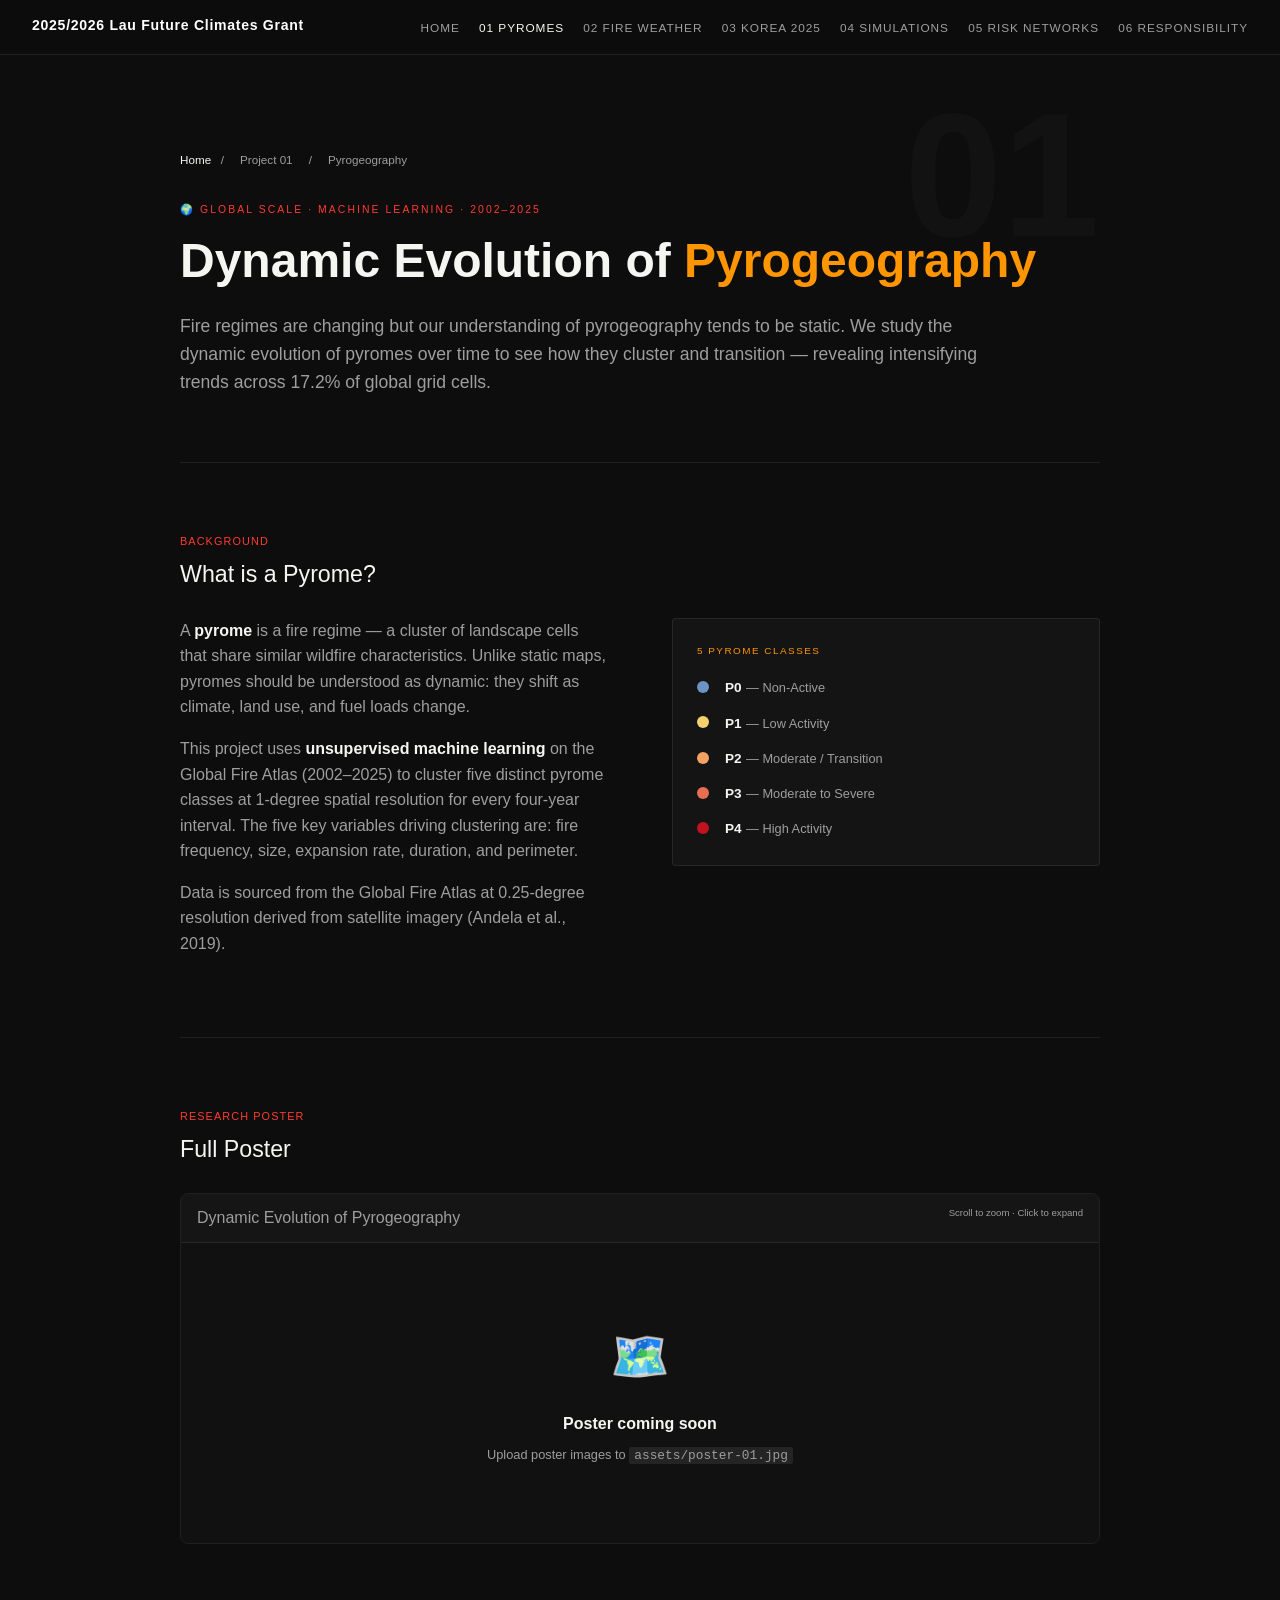
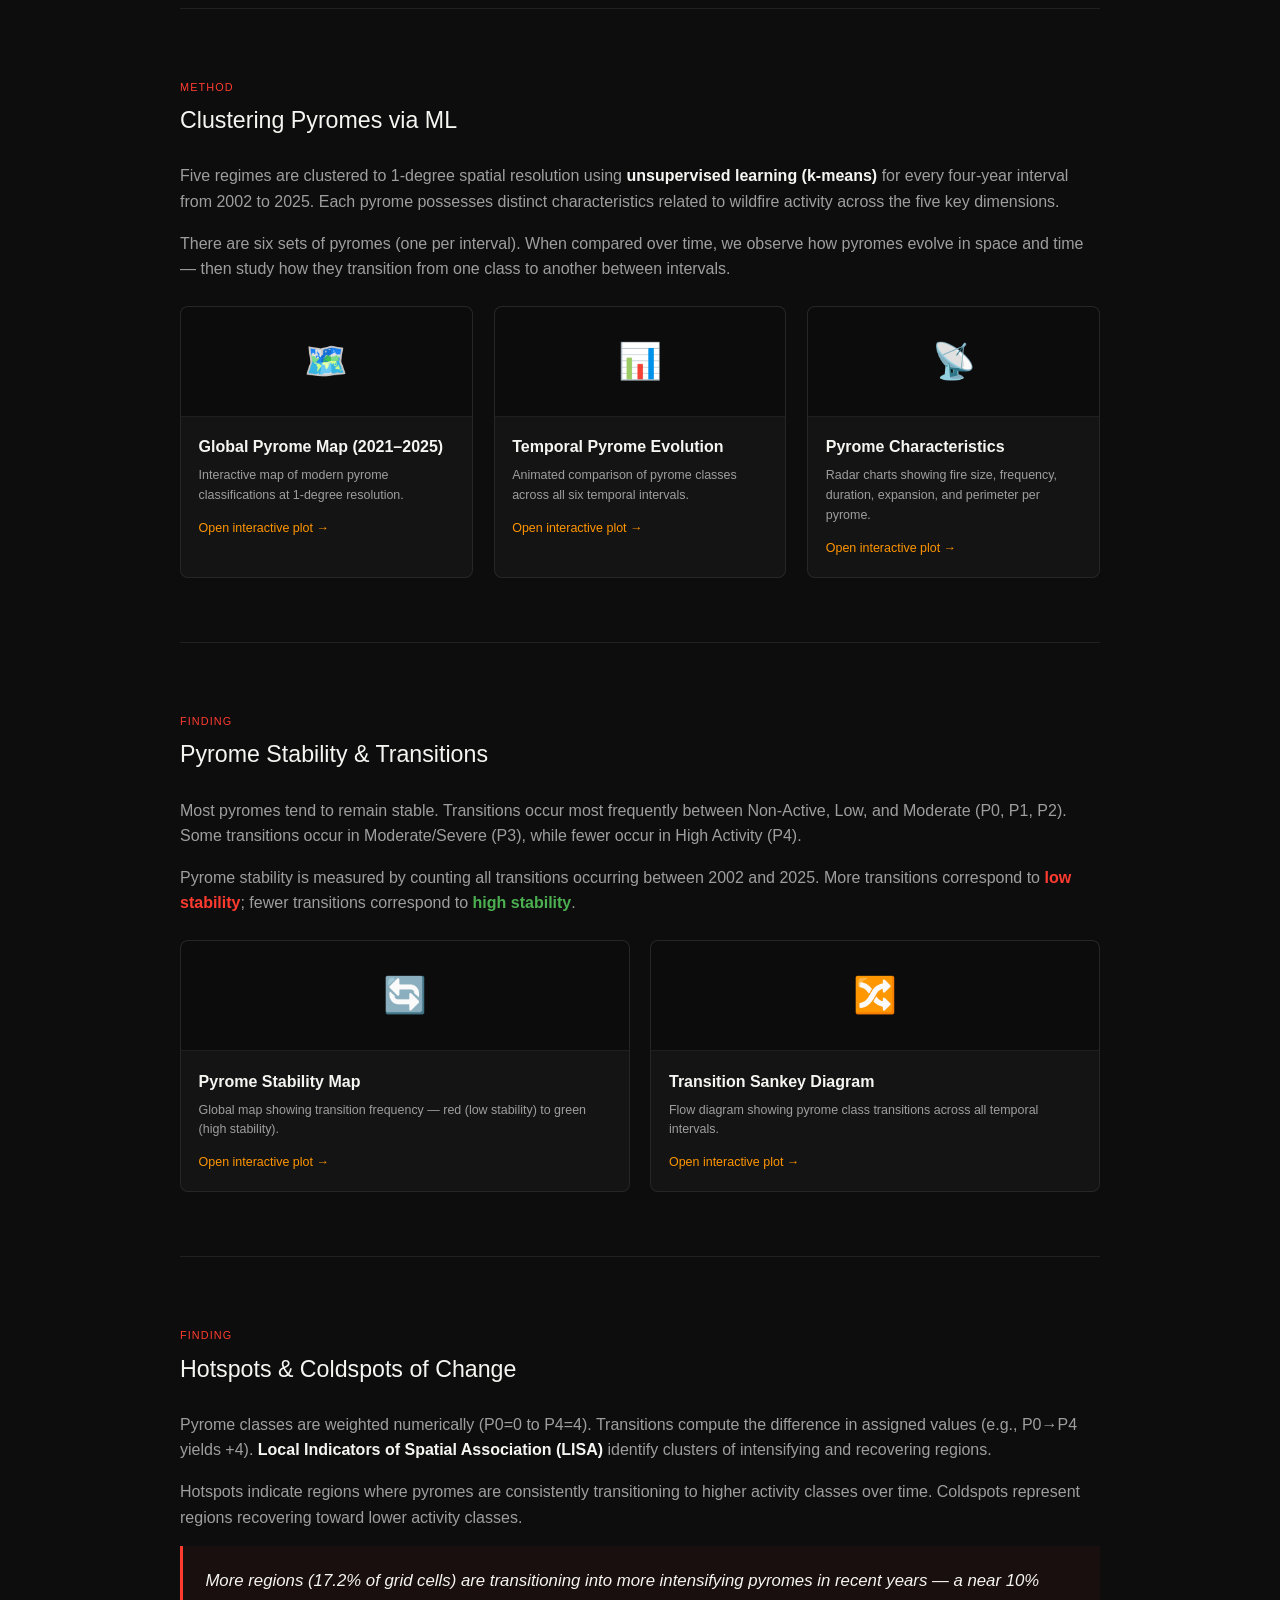
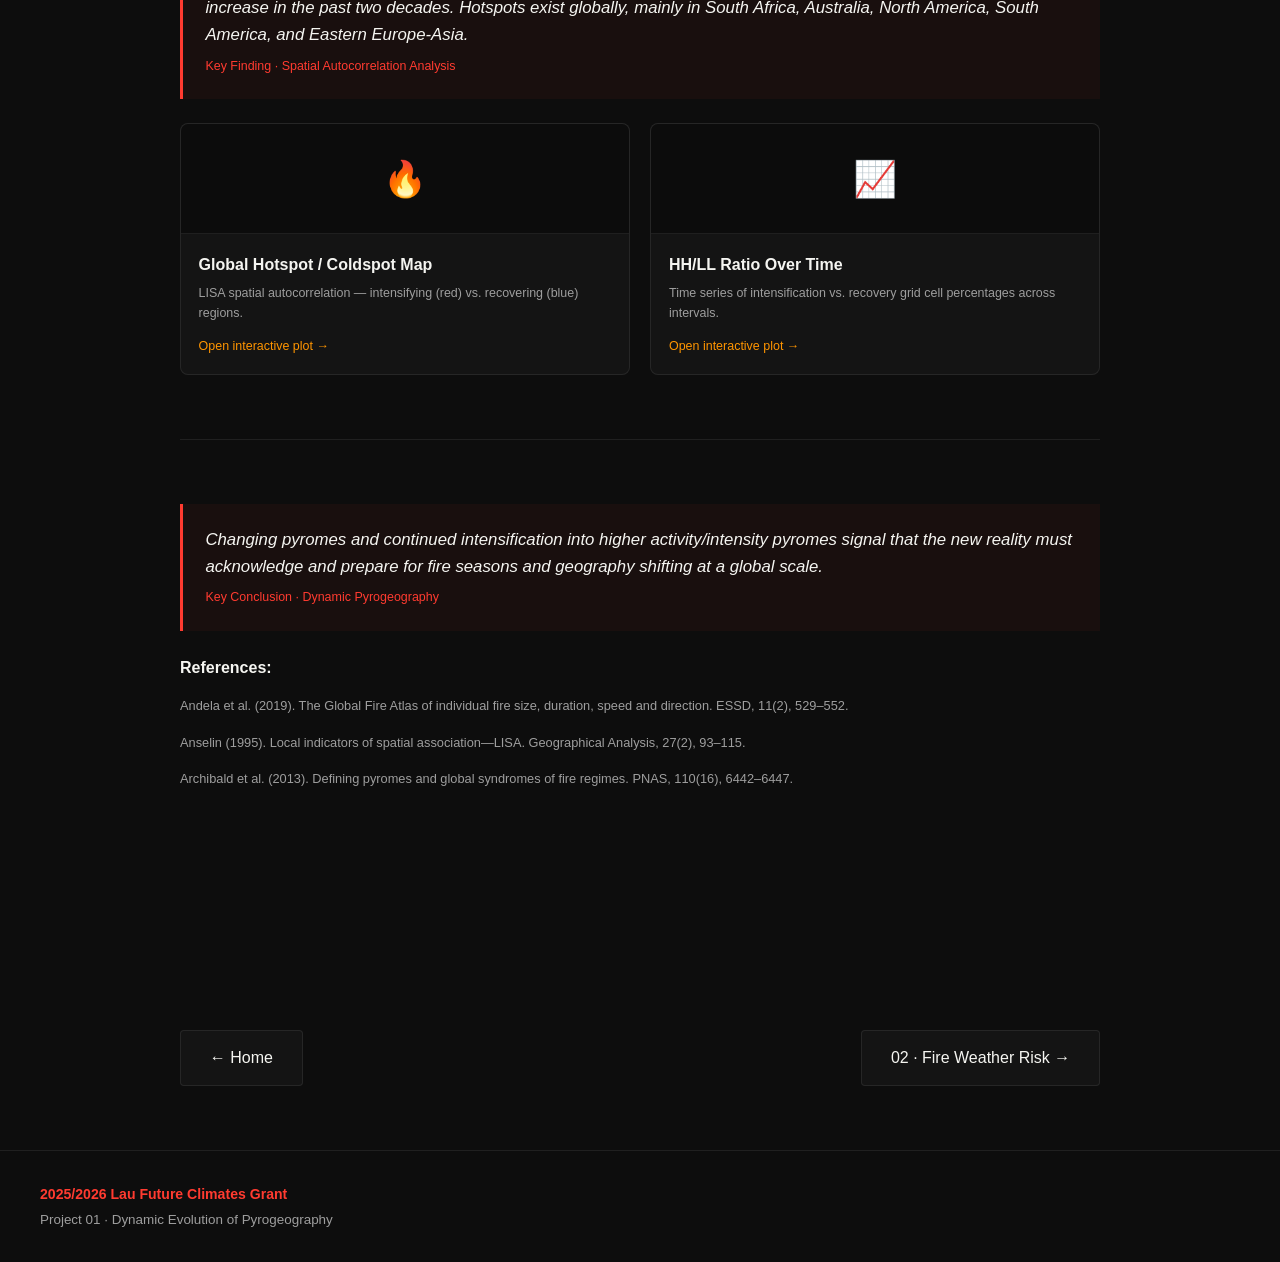
==== commit b925722b: "Restructured file paths and directories" ====
--- a/pages/01-pyrogeography.html
+++ b/pages/01-pyrogeography.html
@@ -10,9 +10,17 @@
 <body>
 
 <nav id="main-nav">
-  <a class="nav-logo" href="../index.html">WRM Lab</a>
-  <ul class="nav-links"></ul>
+  <a class="nav-logo" href="../index.html">2025/2026 Lau Future Climates Grant</a>
   <button class="nav-hamburger" id="navHamburger" aria-label="Toggle menu">&#9776;</button>
+  <ul class="nav-links" id="navLinks">
+    <li><a href="../index.html">Home</a></li>
+    <li><a href="01-pyrogeography.html" class="active">01 Pyromes</a></li>
+    <li><a href="02-fire-weather.html">02 Fire Weather</a></li>
+    <li><a href="03-extreme-fires.html">03 Korea 2025</a></li>
+    <li><a href="04-simulations.html">04 Simulations</a></li>
+    <li><a href="05-risk-networks.html">05 Risk Networks</a></li>
+    <li><a href="06-responsibility.html">06 Responsibility</a></li>
+  </ul>
 </nav>
 
 <div class="page-wrap">
@@ -35,7 +43,7 @@
       <h1 class="page-title">Dynamic Evolution of <em>Pyrogeography</em></h1>
       <p class="page-subtitle">Fire regimes are changing but our understanding of pyrogeography tends to be static. We study the dynamic evolution of pyromes over time to see how they cluster and transition — revealing intensifying trends across 17.2% of global grid cells.</p>
 
-      <div class="stats-row" style="margin-top:2rem; max-width:700px;">
+      <!-- <div class="stats-row" style="margin-top:2rem; max-width:700px;">
         <div class="stat-item">
           <span class="stat-num">5</span>
           <span class="stat-label">Pyrome Classes</span>
@@ -52,7 +60,7 @@
           <span class="stat-num">+10%</span>
           <span class="stat-label">Rise in 20 Years</span>
         </div>
-      </div>
+      </div> -->
     </div>
   </div>
 
@@ -253,13 +261,19 @@
 
 <footer>
   <div>
-    <a class="footer-logo" href="../index.html">WRM Lab</a>
+    <a class="footer-logo" href="../index.html">2025/2026 Lau Future Climates Grant</a>
     <div>Project 01 · Dynamic Evolution of Pyrogeography</div>
   </div>
   
 </footer>
 
 <script src="../js/main.js"></script>
-<script>buildNav('01-pyrogeography');</script>
+
+
+<script>
+document.getElementById('navHamburger').addEventListener('click', function() {
+  document.getElementById('navLinks').classList.toggle('open');
+});
+</script>
 </body>
 </html>
--- a/css/style.css
+++ b/css/style.css
@@ -1,36 +1,42 @@
 @import url('https://fonts.googleapis.com/css2?family=DM+Serif+Display:ital@0;1&family=Syne:wght@400;600;700;800&family=IBM+Plex+Mono:wght@400;500&family=Inter:wght@300;400;500&display=swap');
 
 /* =========================================
-   WRM Lab - Global Styles
-   ========================================= */
-
+   WRM Lab / Lau Grant - Global Styles
+   ========================================= */
 :root {
-  --bg-color: #0d0d0d;
-  --panel-bg: rgba(255, 255, 255, 0.03);
-  --border-color: rgba(255, 255, 255, 0.08);
-  --bone: #f5f5f1;
-  --ash: #9e9e9e;
-  --fire-red: #ff3b30;
-  --fire-orange: #ff9500;
-  --font-main: -apple-system, BlinkMacSystemFont, "Segoe UI", Roboto, Helvetica, Arial, sans-serif;
-  --font-mono: "IBM Plex Mono", Consolas, monospace;
+  --bg-color:     #0d0d0d;
+  --panel-bg:     rgba(255,255,255,0.03);
+  --border-color: rgba(255,255,255,0.08);
+  --bone:         #f5f5f1;
+  --ash:          #9e9e9e;
+  --fire-red:     #ff3b30;
+  --fire-orange:  #ff9500;
+  --font-mono:    "IBM Plex Mono", Consolas, monospace;
 }
 
 *, *::before, *::after { box-sizing: border-box; }
 
 body {
   background-color: var(--bg-color);
+  /* Added 'to right' and adjusted the opacity values for a smooth horizontal gradient */
+  background-image: linear-gradient(to right, rgba(13, 13, 13, 0.98) 0%, rgba(13, 13, 13, 0.30) 100%), url('../images/background.jpg');
+  background-size: cover;
+  background-position: center;
+  background-attachment: fixed;
   color: var(--ash);
   font-family: var(--font-main);
   line-height: 1.6;
   margin: 0;
   padding: 0;
   overflow-x: hidden;
-}
-
-h1, h2, h3, h4, strong { color: var(--bone); font-weight: 600; }
+  min-height: 100vh;
+  display: flex;
+  flex-direction: column;
+}
+
+h1,h2,h3,h4,strong { color: var(--bone); font-weight: 600; }
 em { color: var(--fire-orange); font-style: normal; }
-a { color: var(--bone); text-decoration: none; transition: color 0.2s; }
+a  { color: var(--bone); text-decoration: none; transition: color .2s; }
 a:hover { color: var(--fire-red); }
 
 /* =========================================
@@ -38,73 +44,74 @@
    ========================================= */
 #main-nav {
   display: flex;
-  justify-content: space-between;
   align-items: center;
-  padding: 1.2rem 2.5rem;
+  gap: 1.5rem;
+  padding: 0.9rem 2rem;
   border-bottom: 1px solid var(--border-color);
-  position: sticky;
-  top: 0;
-  background: rgba(13, 13, 13, 0.92);
-  backdrop-filter: blur(12px);
-  -webkit-backdrop-filter: blur(12px);
+  position: sticky; top: 0;
+  background: rgba(13,13,13,0.93);
+  backdrop-filter: blur(14px);
+  -webkit-backdrop-filter: blur(14px);
   z-index: 1000;
 }
 
-.nav-logo, .footer-logo {
+.nav-logo {
   font-weight: 700;
-  font-size: 1.2rem;
+  font-size: 0.88rem;
+  letter-spacing: 0.02em;
+  color: #ffffff; 
+  display: block;
+  margin-bottom: .2rem;
   letter-spacing: 0.05em;
-  color: var(--fire-red);
-  flex-shrink: 0;
 }
 
 .nav-links {
   list-style: none;
   display: flex;
-  gap: 1.5rem;
-  margin: 0;
-  padding: 0;
+  gap: 1.2rem;
+  margin: 0; padding: 0;
   flex-wrap: nowrap;
+  margin-left: auto;          /* push links to the right */
 }
 
 .nav-links a {
-  font-size: 0.78rem;
+  font-size: 0.74rem;
   color: var(--ash);
   text-transform: uppercase;
   letter-spacing: 0.08em;
   white-space: nowrap;
-  transition: color 0.2s;
-}
-
+  transition: color .2s;
+}
 .nav-links a:hover,
 .nav-links a.active { color: var(--bone); }
 
 .nav-hamburger {
   display: none;
+  margin-left: auto;
   background: none;
   border: 1px solid var(--border-color);
   color: var(--bone);
-  font-size: 1.2rem;
-  padding: 0.3rem 0.6rem;
+  font-size: 1.1rem;
+  padding: 0.25rem 0.55rem;
   cursor: pointer;
   border-radius: 3px;
-}
-
-@media (max-width: 900px) {
+  flex-shrink: 0;
+}
+
+@media (max-width: 960px) {
   .nav-hamburger { display: block; }
   .nav-links {
     display: none;
     position: absolute;
-    top: 100%;
-    left: 0;
-    right: 0;
+    top: 100%; left: 0; right: 0;
     flex-direction: column;
     background: rgba(13,13,13,0.98);
     border-bottom: 1px solid var(--border-color);
-    padding: 1rem 2.5rem;
-    gap: 0.8rem;
+    padding: 1rem 2rem;
+    gap: 0.7rem;
+    margin-left: 0;
   }
-  #main-nav.nav-open .nav-links { display: flex; }
+  .nav-links.open { display: flex; }
 }
 
 /* =========================================
@@ -112,92 +119,158 @@
    ========================================= */
 .hero {
   position: relative;
-  min-height: 90vh;
+  min-height: 92vh;
   display: flex;
   align-items: center;
   overflow: hidden;
 }
 
+/* The slideshow container sits behind everything */
 .hero-slideshow {
   position: absolute;
   inset: 0;
   z-index: 0;
 }
 
+/* Each slide is absolutely positioned and fades in/out */
 .hero-slideshow .slide {
   position: absolute;
   inset: 0;
   background-size: cover;
-  background-position: center;
+  background-position: center center;
+  background-repeat: no-repeat;
   opacity: 0;
   transition: opacity 1.8s ease-in-out;
 }
-
 .hero-slideshow .slide.active { opacity: 1; }
 
-.hero-slideshow-overlay {
+/* Dark gradient overlay so text is always readable */
+.hero-overlay {
   position: absolute;
   inset: 0;
   background: linear-gradient(
-    135deg,
-    rgba(13,13,13,0.78) 0%,
-    rgba(13,13,13,0.55) 50%,
-    rgba(13,13,13,0.80) 100%
+    160deg,
+    rgba(13,13,13,0.72) 0%,
+    rgba(13,13,13,0.48) 45%,
+    rgba(13,13,13,0.82) 100%
   );
-}
-
+  z-index: 1;
+}
+
+/* Hero text sits above the slideshow */
 .hero-content {
   position: relative;
-  z-index: 1;
+  z-index: 2;
   max-width: 1200px;
   width: 100%;
   margin: 0 auto;
-  padding: 7rem 2.5rem 5rem;
+  padding: 6rem 2.5rem 4rem;
 }
 
 .hero-eyebrow {
   font-family: var(--font-mono);
-  font-size: 0.75rem;
+  font-size: 0.72rem;
+  text-transform: uppercase;
+  letter-spacing: 0.16em;
+  color: var(--fire-red);
+  margin-bottom: 1rem;
+}
+
+.hero h1 {
+  font-size: clamp(2.4rem, 5vw, 4rem);
+  font-family: 'Open Sans', serif;
+  font-weight: 400;
+  line-height: 1.1;
+  margin: 0 0 1.5rem;
+  letter-spacing: -0.02em;
+}
+
+.hero-desc {
+  font-size: 1.05rem;
+  max-width: 580px;
+  margin-bottom: 2.5rem;
+}
+
+.hero-meta {
+  display: flex;
+  gap: 2.5rem;
+  flex-wrap: wrap;
+  margin-bottom: 2.5rem;
+  padding-top: 1.5rem;
+  border-top: 1px solid rgba(255,255,255,0.14);
+}
+
+.meta-item { display: flex; flex-direction: column; }
+.meta-label {
+  font-family: var(--font-mono);
+  font-size: 0.62rem;
+  text-transform: uppercase;
+  letter-spacing: 0.1em;
+  color: var(--ash);
+  margin-bottom: 0.2rem;
+}
+.meta-value { color: var(--bone); font-size: 0.88rem; }
+
+/* Slideshow dots */
+.slide-dots {
+  display: flex;
+  gap: 0.5rem;
+  margin-top: 2rem;
+}
+.dot {
+  width: 8px; height: 8px;
+  border-radius: 50%;
+  background: rgba(255,255,255,0.25);
+  cursor: pointer;
+  transition: background .3s, transform .3s;
+}
+.dot.active { background: var(--fire-red); transform: scale(1.3); }
+
+/* =========================================
+   Exhibition Banner
+   ========================================= */
+.exhibit-banner {
+  background: linear-gradient(90deg, rgba(255,59,48,0.12) 0%, rgba(255,149,0,0.08) 100%);
+  border-top: 1px solid rgba(255,59,48,0.3);
+  border-bottom: 1px solid rgba(255,59,48,0.15);
+  padding: 1.2rem 2.5rem;
+}
+.exhibit-banner-inner {
+  max-width: 1200px;
+  margin: 0 auto;
+  display: flex;
+  align-items: center;
+  gap: 1.5rem;
+  flex-wrap: wrap;
+}
+.exhibit-label {
+  font-family: var(--font-mono);
+  font-size: 0.6rem;
   text-transform: uppercase;
   letter-spacing: 0.15em;
   color: var(--fire-red);
-  margin-bottom: 1rem;
-}
-
-.hero h1 {
-  font-size: clamp(2.5rem, 5vw, 4rem);
-  line-height: 1.1;
-  margin: 0 0 1.5rem 0;
-  letter-spacing: -0.02em;
-}
-
-.hero-desc {
-  font-size: 1.1rem;
-  max-width: 600px;
-  margin-bottom: 2.5rem;
-}
-
-.hero-meta {
-  display: flex;
-  gap: 3rem;
-  margin-bottom: 2.5rem;
-  padding-top: 2rem;
-  border-top: 1px solid rgba(255,255,255,0.15);
-  flex-wrap: wrap;
-}
-
-.meta-item { display: flex; flex-direction: column; }
-
-.meta-label {
-  font-family: var(--font-mono);
-  font-size: 0.65rem;
-  text-transform: uppercase;
-  letter-spacing: 0.1em;
+  white-space: nowrap;
+  padding: 0.2rem 0.6rem;
+  border: 1px solid var(--fire-red);
+  border-radius: 2px;
+}
+.exhibit-title {
+  color: var(--bone);
+  font-weight: 600;
+  font-size: 0.9rem;
+}
+.exhibit-details {
   color: var(--ash);
-  margin-bottom: 0.25rem;
-}
-
-.meta-value { color: var(--bone); font-size: 0.9rem; }
+  font-size: 0.8rem;
+}
+.exhibit-link {
+  margin-left: auto;
+  font-size: 0.8rem;
+  color: var(--fire-orange);
+  white-space: nowrap;
+  font-weight: 500;
+}
+.exhibit-link:hover { color: var(--fire-red); }
 
 /* =========================================
    Buttons
@@ -205,76 +278,73 @@
 .btn-primary, .btn-outline {
   padding: 0.75rem 1.5rem;
   border-radius: 4px;
-  font-size: 0.9rem;
+  font-size: 0.88rem;
   font-weight: 500;
   display: inline-block;
-  transition: all 0.2s;
-}
-
+  transition: all .2s;
+}
 .btn-primary {
   background: var(--fire-red);
   color: #fff;
   border: 1px solid var(--fire-red);
 }
-
-.btn-primary:hover {
-  background: transparent;
-  color: var(--fire-red);
-}
-
+.btn-primary:hover { background: transparent; color: var(--fire-red); }
 .btn-outline {
   background: transparent;
   border: 1px solid var(--border-color);
   color: var(--bone);
 }
-
 .btn-outline:hover { border-color: var(--bone); }
 
 /* =========================================
-   Layout & Typography
+   Layout
    ========================================= */
 .two-col {
   display: grid;
   grid-template-columns: 1fr 1fr;
   gap: 4rem;
 }
-
 @media (max-width: 768px) {
   .two-col { grid-template-columns: 1fr; gap: 2rem; }
-  .hero-meta { flex-direction: column; gap: 1rem; }
+  .hero-meta { gap: 1.2rem; }
 }
 
 .section-header { margin-bottom: 2rem; }
-.section-num { font-family: var(--font-mono); color: var(--fire-red); margin-right: 0.5rem; }
+.section-num  { font-family: var(--font-mono); color: var(--fire-red); margin-right: .5rem; }
 .section-title {
-  font-size: 1.5rem;
+  font-size: 1.4rem;
   color: var(--bone);
   font-weight: 300;
   text-transform: uppercase;
   letter-spacing: 0.1em;
 }
 
-.stats-row { display: grid; gap: 1.5rem; }
-
+.stats-row { display: grid; gap: 1.2rem; }
 .stat-item {
   background: var(--panel-bg);
-  padding: 1.5rem;
+  padding: 1.3rem;
   border-radius: 4px;
   border: 1px solid var(--border-color);
   text-align: center;
 }
-
-.stat-num { display: block; font-size: 2rem; color: var(--bone); font-weight: 700; margin-bottom: 0.25rem; }
-.stat-label { font-size: 0.75rem; color: var(--ash); text-transform: uppercase; letter-spacing: 0.1em; }
+.stat-num  { display: block; font-size: 1.8rem; color: var(--bone); font-weight: 700; margin-bottom: .2rem; }
+.stat-label { font-size: 0.72rem; color: var(--ash); text-transform: uppercase; letter-spacing: .1em; }
 
 .finding-callout {
-  padding: 1.5rem;
+  padding: 1.4rem;
   border-left: 3px solid var(--fire-red);
-  background: rgba(255, 59, 48, 0.05);
-}
-
-.finding-callout p { color: var(--bone); font-size: 1.1rem; font-style: italic; margin: 0 0 0.5rem 0; }
-.finding-source { font-size: 0.8rem; color: var(--fire-red); font-family: var(--font-mono); }
+  background: rgba(255,59,48,0.05);
+}
+.finding-callout p { color: var(--bone); font-size: 1.05rem; font-style: italic; margin: 0 0 .5rem; }
+.finding-source { font-size: 0.78rem; color: var(--fire-red); font-family: var(--font-mono); }
+
+.block-text p { margin: 0 0 1rem; }
+
+/* Team block */
+.team-block { margin-top: 2rem; padding-top: 1.5rem; border-top: 1px solid var(--border-color); }
+.team-label  { font-family: var(--font-mono); font-size: 0.62rem; text-transform: uppercase; letter-spacing: .12em; color: var(--fire-orange); margin-bottom: .4rem; }
+.team-names  { color: var(--bone); font-weight: 600; font-size: 0.9rem; margin-bottom: .2rem; }
+.team-affil  { color: var(--ash); font-size: 0.8rem; }
 
 /* =========================================
    Projects Grid
@@ -284,153 +354,118 @@
   max-width: 1200px;
   margin: 0 auto;
 }
-
 .cards-grid {
   display: grid;
-  grid-template-columns: repeat(auto-fit, minmax(320px, 1fr));
-  gap: 2rem;
-}
-
+  grid-template-columns: repeat(auto-fit, minmax(300px, 1fr));
+  gap: 1.8rem;
+}
 .project-card {
   background: var(--panel-bg);
   border: 1px solid var(--border-color);
   border-radius: 8px;
   padding: 2rem;
   position: relative;
-  transition: all 0.3s ease;
+  transition: all .3s ease;
   display: flex;
   flex-direction: column;
 }
-
 .project-card:hover {
   border-color: var(--fire-red);
   transform: translateY(-4px);
-  background: rgba(255, 255, 255, 0.05);
-}
-
+  background: rgba(255,255,255,0.05);
+}
 .card-num {
-  position: absolute;
-  top: 1.5rem;
-  right: 1.5rem;
-  font-family: var(--font-mono);
-  color: rgba(255, 255, 255, 0.08);
-  font-size: 2rem;
-  font-weight: 700;
-}
-
+  position: absolute; top: 1.5rem; right: 1.5rem;
+  font-family: var(--font-mono);
+  color: rgba(255,255,255,0.07);
+  font-size: 2rem; font-weight: 700;
+}
 .card-scale {
   font-family: var(--font-mono);
-  font-size: 0.65rem;
+  font-size: 0.63rem;
   color: var(--fire-orange);
   text-transform: uppercase;
-  letter-spacing: 0.1em;
-  margin-bottom: 1rem;
-}
-
-.card-title { font-size: 1.25rem; margin: 0 0 1rem 0; }
-.card-desc { font-size: 0.9rem; flex-grow: 1; margin-bottom: 1.5rem; }
-.card-arrow { font-size: 0.85rem; color: var(--fire-red); font-weight: 600; margin-top: auto; }
+  letter-spacing: .1em;
+  margin-bottom: .9rem;
+}
+.card-title  { font-size: 1.2rem; margin: 0 0 .9rem; }
+.card-desc   { font-size: 0.88rem; flex-grow: 1; margin-bottom: 1.3rem; }
+.card-arrow  { font-size: 0.83rem; color: var(--fire-red); font-weight: 600; margin-top: auto; }
 
 /* =========================================
    Individual Project Pages
    ========================================= */
-.page-wrap {
-  max-width: 1000px;
-  margin: 0 auto;
-  padding: 0 2.5rem;
-}
+.page-wrap { max-width: 1000px; margin: 0 auto; padding: 0 2.5rem; }
 
 .page-hero {
   padding: 6rem 0 3rem;
   position: relative;
   border-bottom: 1px solid var(--border-color);
 }
-
 .page-num-large {
-  position: absolute;
-  top: 2rem;
-  right: 0;
-  font-size: 12rem;
-  font-weight: 800;
-  color: rgba(255, 255, 255, 0.02);
-  line-height: 1;
-  z-index: -1;
-}
-
+  position: absolute; top: 2rem; right: 0;
+  font-size: 11rem; font-weight: 800;
+  color: rgba(255,255,255,0.025);
+  line-height: 1; z-index: -1;
+}
 .page-breadcrumb {
   font-family: var(--font-mono);
-  font-size: 0.75rem;
-  color: var(--ash);
-  margin-bottom: 2rem;
-}
-
-.page-breadcrumb span { margin: 0 0.5rem; }
-
-.page-title { font-size: 3rem; margin: 0 0 1.5rem 0; line-height: 1.1; }
-.page-subtitle { font-size: 1.2rem; max-width: 800px; }
+  font-size: 0.73rem; color: var(--ash); margin-bottom: 2rem;
+}
+.page-breadcrumb span { margin: 0 0.4rem; }
+.page-title    { font-size: clamp(2rem,4vw,3rem); margin: 0 0 1.5rem; line-height: 1.1; }
+.page-subtitle { font-size: 1.1rem; max-width: 800px; }
 
 .content-area { padding: 4rem 0; }
-
 .content-block {
   margin-bottom: 4rem;
   padding-bottom: 4rem;
   border-bottom: 1px solid var(--border-color);
 }
-
 .block-header { margin-bottom: 1.5rem; }
-
 .block-tag {
   display: inline-block;
   font-family: var(--font-mono);
-  font-size: 0.7rem;
+  font-size: 0.68rem;
   color: var(--fire-red);
   text-transform: uppercase;
-  letter-spacing: 0.1em;
-  margin-bottom: 0.5rem;
-}
-
-.block-title { display: block; font-size: 1.5rem; color: var(--bone); }
-
-/* =========================================
-   Plot Cards
-   ========================================= */
+  letter-spacing: .1em;
+  margin-bottom: .4rem;
+}
+.block-title { display: block; font-size: 1.45rem; color: var(--bone); }
+
+/* Plot cards */
 .plots-grid {
   display: grid;
-  grid-template-columns: repeat(auto-fit, minmax(280px, 1fr));
-  gap: 1.5rem;
-}
-
+  grid-template-columns: repeat(auto-fit, minmax(260px, 1fr));
+  gap: 1.3rem;
+}
 .plot-card {
   background: var(--panel-bg);
   border: 1px solid var(--border-color);
   border-radius: 8px;
   overflow: hidden;
   cursor: pointer;
-  transition: all 0.2s;
-}
-
+  transition: border-color .2s;
+}
 .plot-card:hover { border-color: var(--fire-orange); }
 .plot-card-preview {
-  height: 120px;
-  background: rgba(0,0,0,0.5);
-  display: flex;
-  align-items: center;
-  justify-content: center;
-  font-size: 2.5rem;
+  height: 110px;
+  background: rgba(0,0,0,0.4);
+  display: flex; align-items: center; justify-content: center;
+  font-size: 2.2rem;
   border-bottom: 1px solid var(--border-color);
 }
-
-.plot-card-body { padding: 1.2rem; }
-.plot-card-title { color: var(--bone); font-weight: 600; margin-bottom: 0.5rem; }
-.plot-card-desc { font-size: 0.8rem; margin-bottom: 1rem; }
-.plot-card-link { font-size: 0.8rem; color: var(--fire-orange); }
+.plot-card-body { padding: 1.1rem; }
+.plot-card-title { color: var(--bone); font-weight: 600; margin-bottom: .4rem; }
+.plot-card-desc  { font-size: 0.78rem; margin-bottom: .8rem; }
+.plot-card-link  { font-size: 0.78rem; color: var(--fire-orange); }
 
 .poster-viewer { border: 1px solid var(--border-color); border-radius: 8px; overflow: hidden; }
 .poster-viewer-header {
   background: var(--panel-bg);
-  padding: 0.75rem 1rem;
-  display: flex;
-  justify-content: space-between;
+  padding: .7rem 1rem;
+  display: flex; justify-content: space-between;
   border-bottom: 1px solid var(--border-color);
 }
 
@@ -439,15 +474,13 @@
   justify-content: space-between;
   padding: 2rem 0 4rem;
 }
-
 .page-nav-btn {
-  padding: 1rem 2rem;
+  padding: .9rem 1.8rem;
   border: 1px solid var(--border-color);
   border-radius: 4px;
   background: var(--panel-bg);
-  transition: border-color 0.2s;
-}
-
+  transition: border-color .2s;
+}
 .page-nav-btn:hover { border-color: var(--bone); }
 
 /* =========================================
@@ -459,31 +492,39 @@
   align-items: center;
   padding: 2rem 2.5rem;
   border-top: 1px solid var(--border-color);
-  background: var(--bg-color);
-  font-size: 0.85rem;
-}
-
+  font-size: 0.84rem;
+}
+.footer-logo {
+  font-weight: 700;
+  font-size: 0.88rem;
+  color: var(--fire-red);
+  display: block;
+  margin-bottom: .2rem;
+}
 @media (max-width: 768px) {
   footer { flex-direction: column; gap: 1rem; text-align: center; }
   footer > div { text-align: center !important; }
-  .page-title { font-size: 2rem; }
   .cards-grid { grid-template-columns: 1fr; }
+  .page-title { font-size: 1.9rem; }
+  .exhibit-banner-inner { flex-direction: column; align-items: flex-start; gap: .8rem; }
+  .exhibit-link { margin-left: 0; }
 }
 
 /* =========================================
    Animations
    ========================================= */
 @keyframes fadeInUp {
-  from { opacity: 0; transform: translateY(20px); }
-  to { opacity: 1; transform: translateY(0); }
-}
-
-.animate-in {
-  opacity: 0;
-  animation: fadeInUp 0.8s ease forwards;
-}
-
-.delay-1 { animation-delay: 0.1s; }
-.delay-2 { animation-delay: 0.25s; }
-.delay-3 { animation-delay: 0.4s; }
-.delay-4 { animation-delay: 0.55s; }
+  from { opacity: 0; transform: translateY(22px); }
+  to   { opacity: 1; transform: translateY(0); }
+}
+.animate-in { opacity: 0; animation: fadeInUp .8s ease forwards; }
+.delay-1 { animation-delay: .12s; }
+.delay-2 { animation-delay: .28s; }
+.delay-3 { animation-delay: .44s; }
+.delay-4 { animation-delay: .60s; }
+
+
+/* ─── Global Font Override to Arial ─── */
+body, h1, h2, h3, h4, h5, h6, p, a, span, div, .nav-logo, .hero h1, .card-title, .btn-primary {
+  font-family: Arial, Helvetica, sans-serif !important;
+}
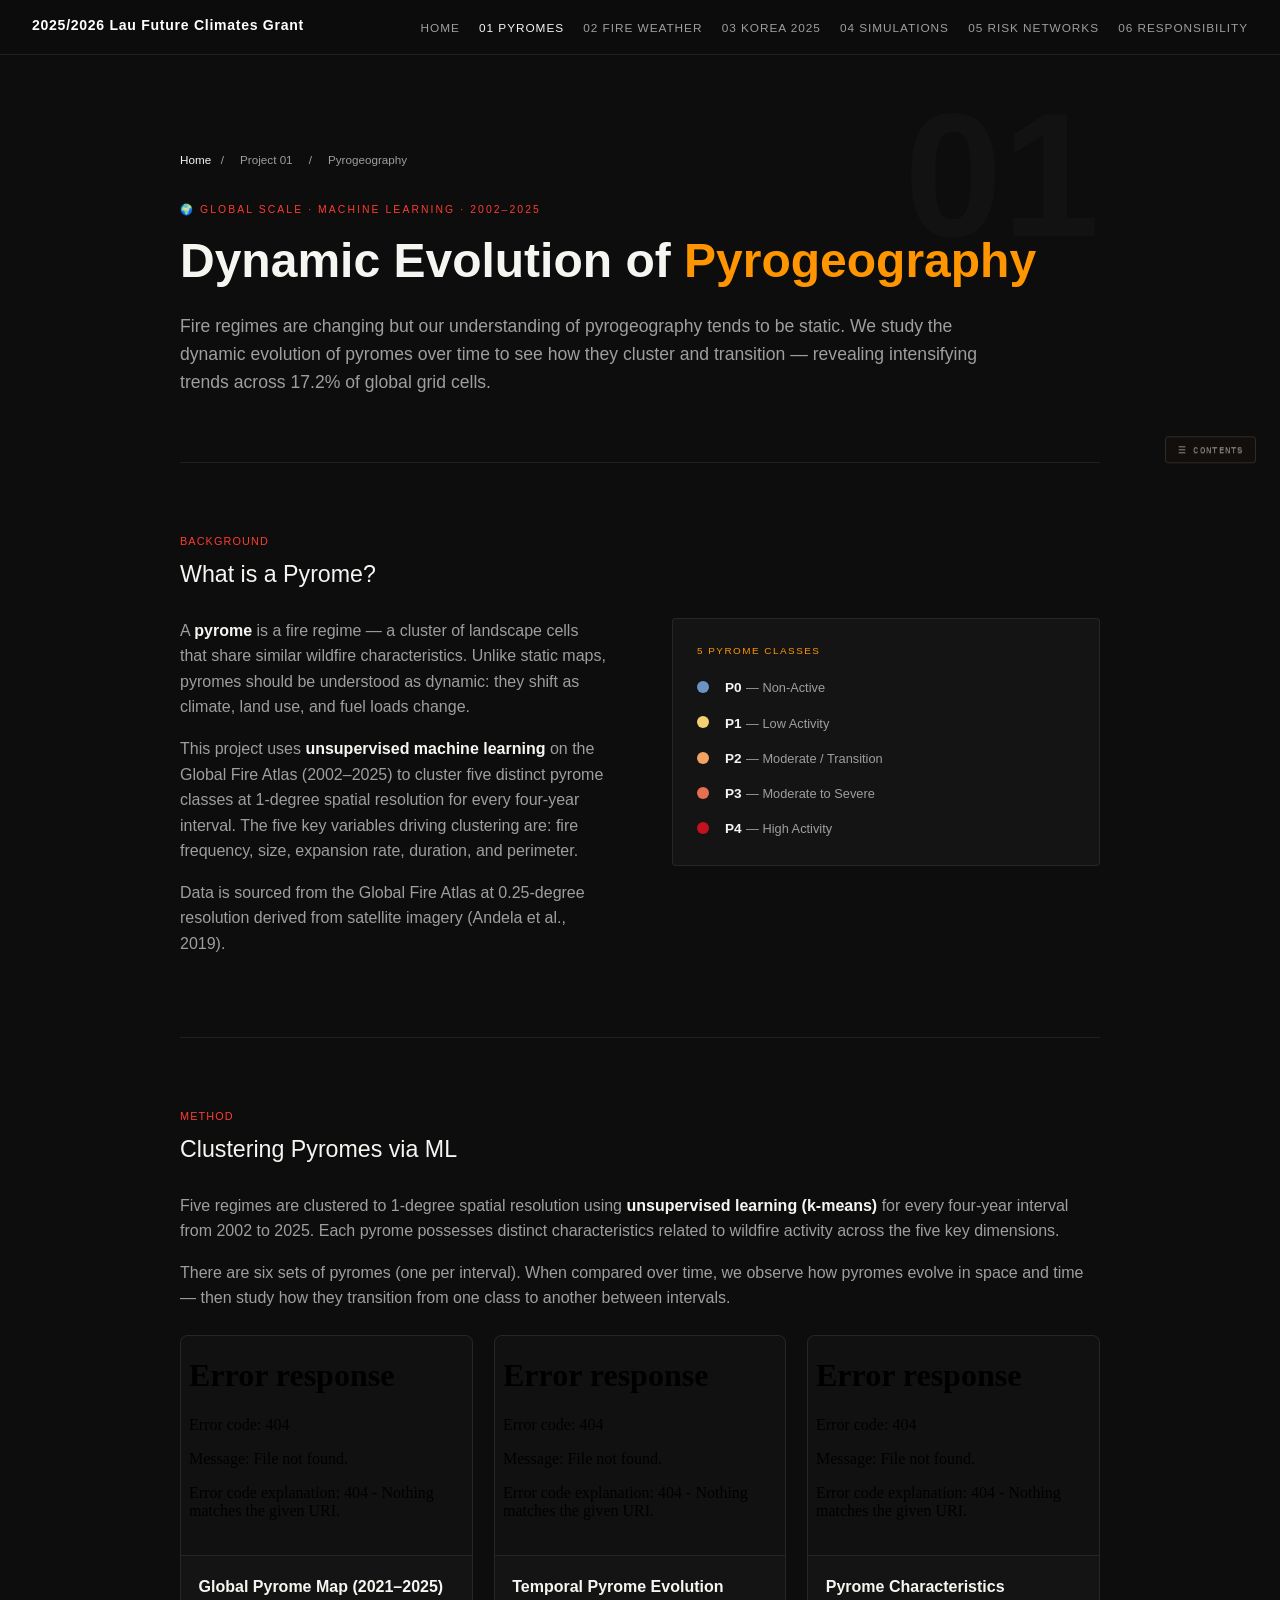
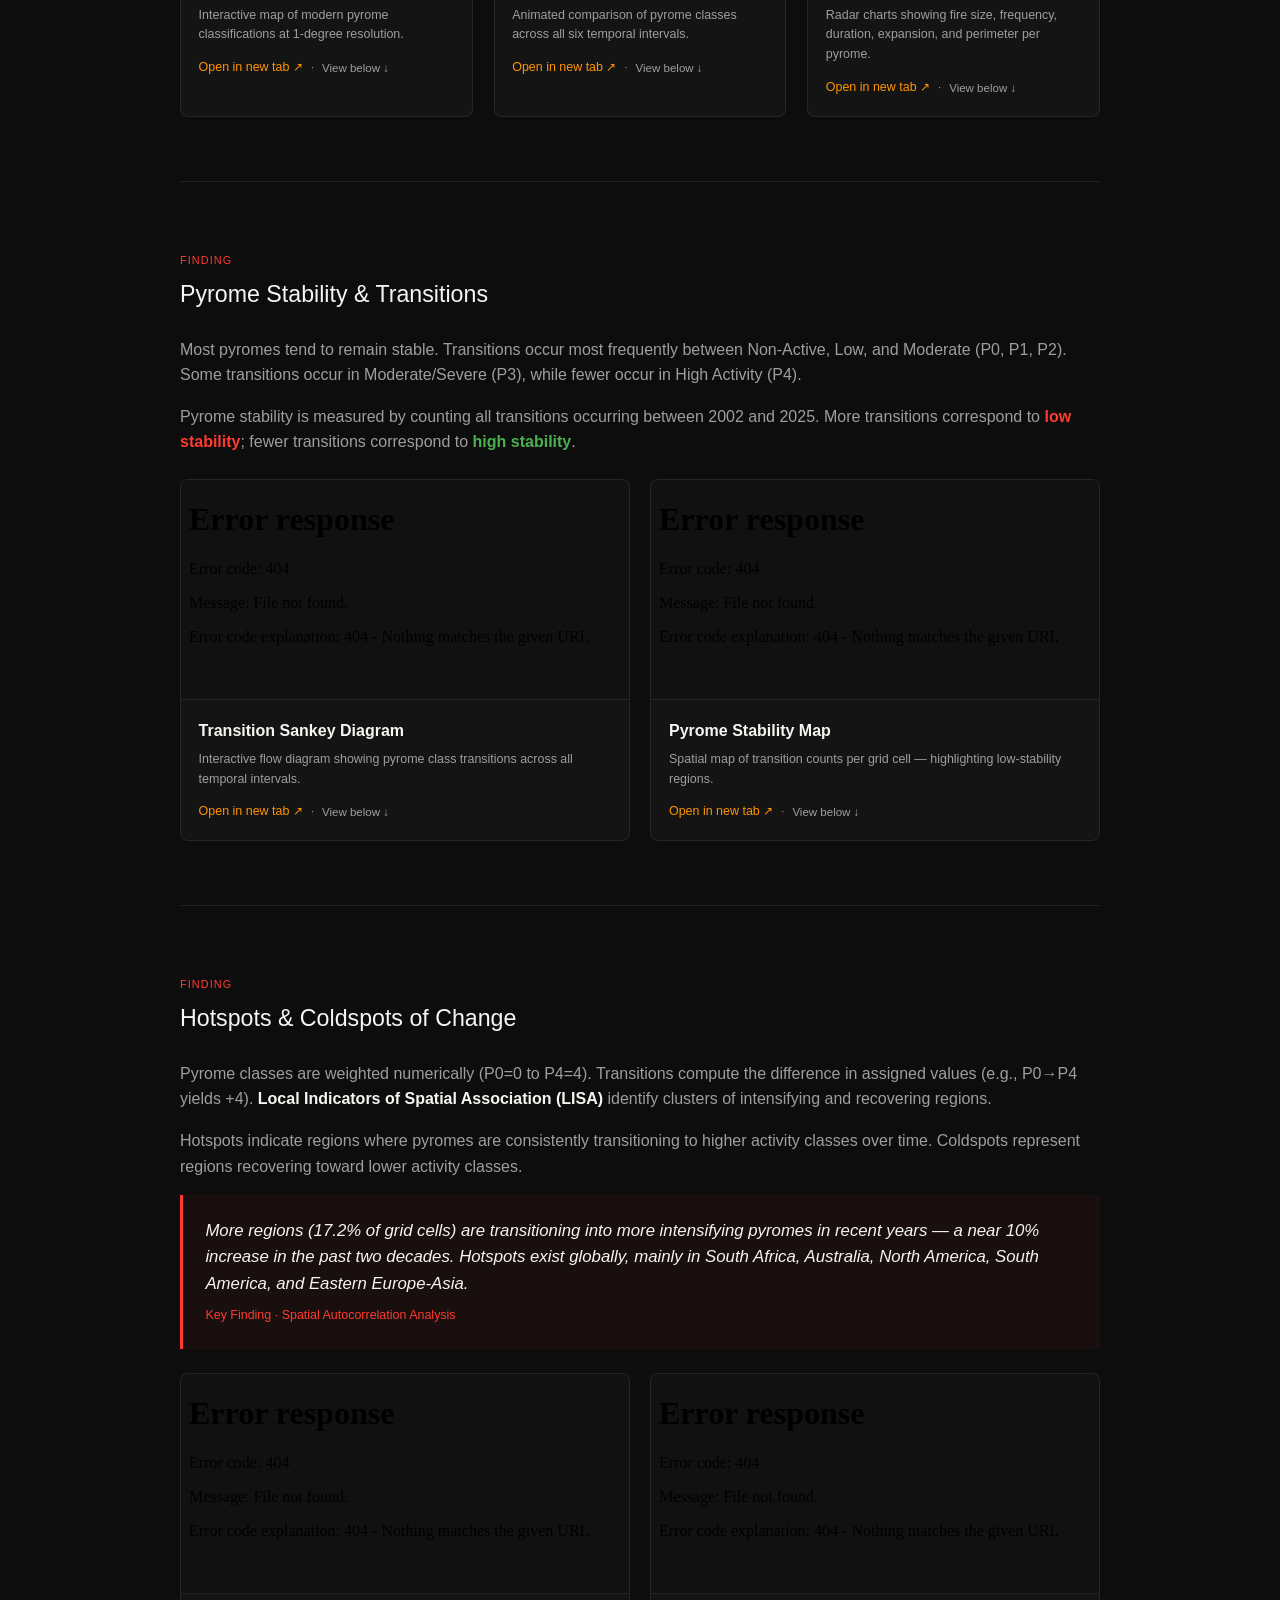
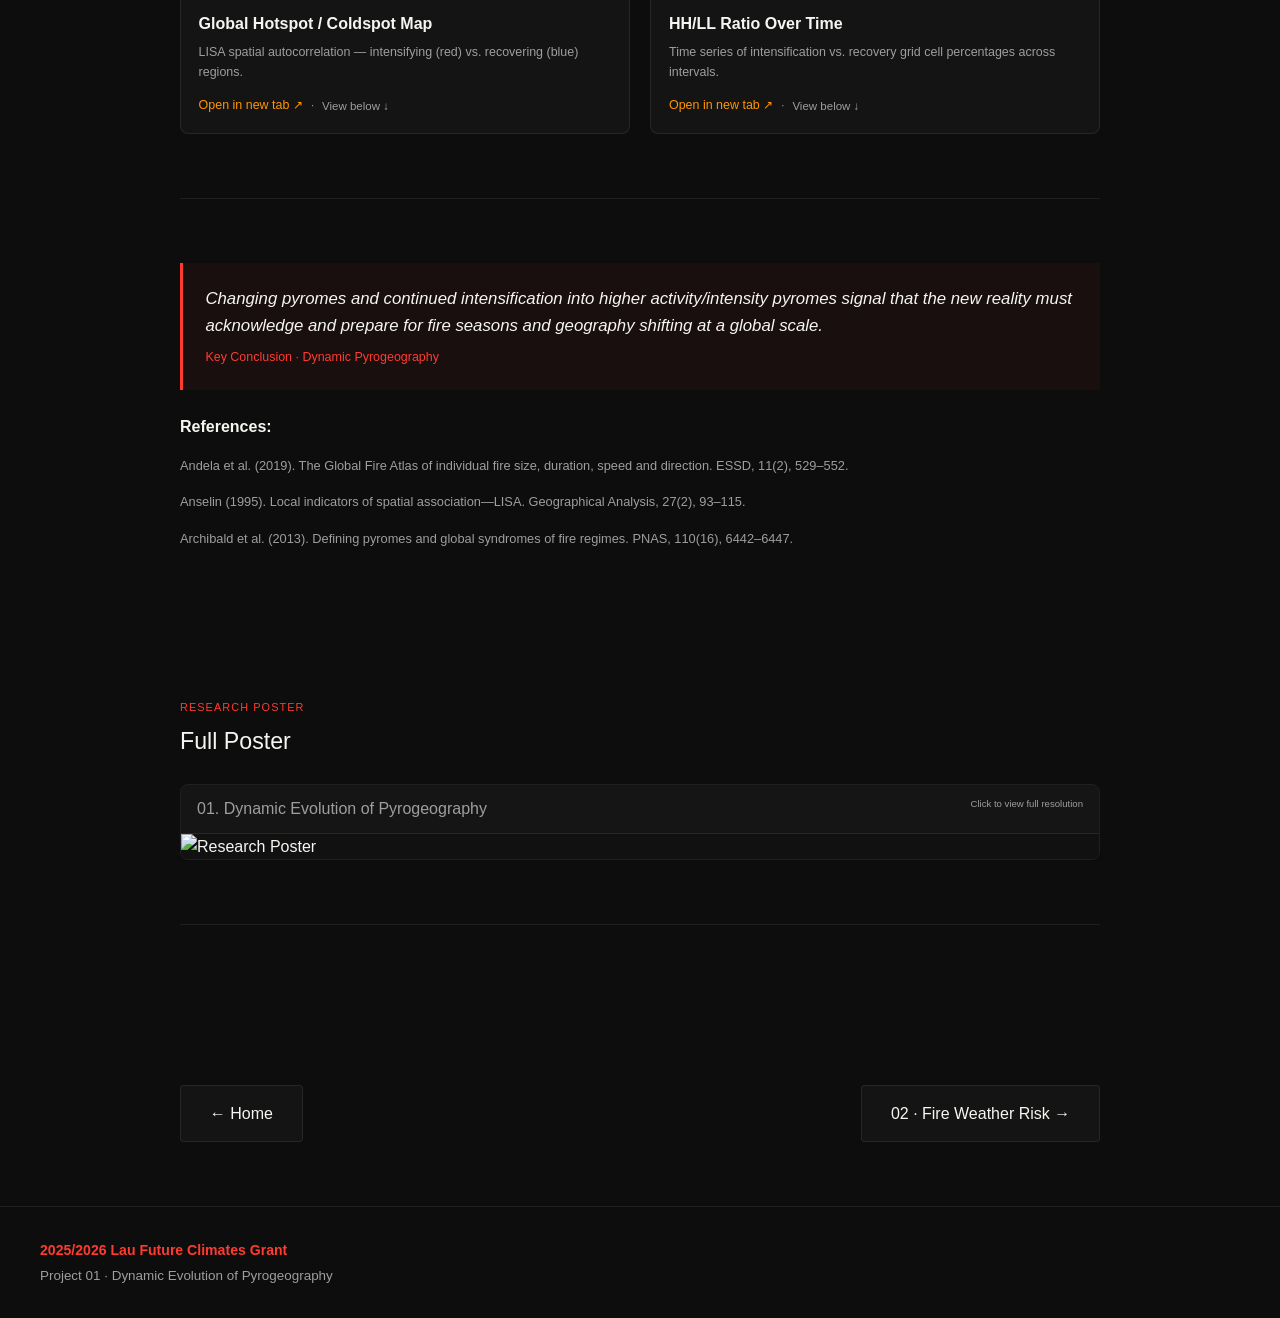
==== commit ee8ff3f4: "Mass Changes" ====
--- a/pages/01-pyrogeography.html
+++ b/pages/01-pyrogeography.html
@@ -6,8 +6,146 @@
   <title>01 · Dynamic Evolution of Pyrogeography</title>
   <link rel="stylesheet" href="../css/style.css">
   <link rel="icon" href="data:image/svg+xml,<svg xmlns='http://www.w3.org/2000/svg' viewBox='0 0 100 100'><text y='.9em' font-size='90'>🔥</text></svg>">
+  <style>
+    /* ── Floating TOC ── */
+    .toc-float {
+      position: fixed;
+      top: 50%;
+      right: 1.5rem;
+      transform: translateY(-50%);
+      z-index: 200;
+      display: flex;
+      flex-direction: column;ㄹ
+      align-items: flex-end;
+      gap: 0;
+    }
+    .toc-toggle {
+      background: rgba(20,16,12,0.92);
+      border: 1px solid rgba(255,255,255,0.12);
+      border-radius: 4px;
+      color: var(--ash, #999);
+      font-family: 'IBM Plex Mono', monospace;
+      font-size: 0.55rem;
+      letter-spacing: 0.15em;
+      text-transform: uppercase;
+      padding: 0.45rem 0.7rem;
+      cursor: pointer;
+      backdrop-filter: blur(8px);
+      transition: color 0.2s, border-color 0.2s;
+      white-space: nowrap;
+    }
+    .toc-toggle:hover { color: #fff; border-color: rgba(255,255,255,0.3); }
+    .toc-panel {
+      display: none;
+      background: rgba(20,16,12,0.95);
+      border: 1px solid rgba(255,255,255,0.1);
+      border-radius: 4px;
+      backdrop-filter: blur(12px);
+      padding: 1rem 0;
+      min-width: 180px;
+      max-width: 220px;
+      margin-top: 0.4rem;
+      box-shadow: 0 8px 32px rgba(0,0,0,0.5);
+    }
+    .toc-panel.open { display: block; }
+    .toc-panel-title {
+      font-family: 'IBM Plex Mono', monospace;
+      font-size: 0.5rem;
+      letter-spacing: 0.2em;
+      text-transform: uppercase;
+      color: var(--fire-red, #e34c26);
+      padding: 0 1rem 0.75rem;
+      border-bottom: 1px solid rgba(255,255,255,0.07);
+      margin-bottom: 0.5rem;
+    }
+    .toc-item {
+      display: block;
+      padding: 0.4rem 1rem;
+      font-family: 'IBM Plex Mono', monospace;
+      font-size: 0.62rem;
+      color: var(--ash, #888);
+      text-decoration: none;
+      letter-spacing: 0.04em;
+      transition: color 0.15s, background 0.15s;
+      line-height: 1.4;
+    }
+    .toc-item:hover { color: #fff; background: rgba(255,255,255,0.05); }
+    .toc-item.active { color: var(--fire-orange, #f4a261); }
+    .toc-item-tag {
+      display: block;
+      font-size: 0.48rem;
+      letter-spacing: 0.15em;
+      text-transform: uppercase;
+      color: var(--fire-red, #e34c26);
+      margin-bottom: 0.1rem;
+    }
+    @media (max-width: 900px) { .toc-float { display: none; } }
+
+    /* ── Iframe plot card styles ── */
+    .plot-card-iframe-wrap {
+      position: relative;
+      width: 100%;
+      height: 220px;
+      overflow: hidden;
+      background: #111;
+      border-radius: 4px 4px 0 0;
+      cursor: pointer;
+    }
+    .plot-card-iframe-wrap::after {
+      content: '';
+      position: absolute;
+      inset: 0;
+      z-index: 2;
+      cursor: pointer;
+    }
+    .plot-card-link-row {
+      display: flex;
+      align-items: center;
+      gap: 0.5rem;
+      margin-top: 0.5rem;
+      flex-wrap: wrap;
+    }
+    .plot-card-link-sep {
+      color: var(--ash, #888);
+      font-size: 0.7rem;
+    }
+    .plot-card-link-expand {
+      color: var(--ash, #888);
+      font-size: 0.72rem;
+      cursor: pointer;
+    }
+    .plot-card-link-expand:hover {
+      color: var(--fire-orange, #f4a261);
+    }
+  </style>
 </head>
 <body>
+
+<!-- ── Floating TOC ── -->
+<div class="toc-float" id="tocFloat">
+  <button class="toc-toggle" id="tocToggle" aria-label="Toggle table of contents">☰ Contents</button>
+  <nav class="toc-panel" id="tocPanel" role="navigation" aria-label="Page contents">
+    <div class="toc-panel-title">01 · Pyrogeography</div>
+    <a class="toc-item" href="#section-background">
+      <span class="toc-item-tag">Background</span>What is a Pyrome?
+    </a>
+    <a class="toc-item" href="#section-method">
+      <span class="toc-item-tag">Method</span>Clustering via ML
+    </a>
+    <a class="toc-item" href="#section-stability">
+      <span class="toc-item-tag">Finding</span>Stability &amp; Transitions
+    </a>
+    <a class="toc-item" href="#section-hotspots">
+      <span class="toc-item-tag">Finding</span>Hotspots &amp; Coldspots
+    </a>
+    <a class="toc-item" href="#section-conclusion">
+      <span class="toc-item-tag">Conclusion</span>Key Takeaway
+    </a>
+    <a class="toc-item" href="#section-poster">
+      <span class="toc-item-tag">Resource</span>Research Poster
+    </a>
+  </nav>
+</div>
 
 <nav id="main-nav">
   <a class="nav-logo" href="../index.html">2025/2026 Lau Future Climates Grant</a>
@@ -25,7 +163,6 @@
 
 <div class="page-wrap">
 
-  <!-- ─── PAGE HERO ─── -->
   <div class="page-hero">
     <div class="page-hero-bg"></div>
     <div class="page-num-large">01</div>
@@ -42,32 +179,12 @@
       </div>
       <h1 class="page-title">Dynamic Evolution of <em>Pyrogeography</em></h1>
       <p class="page-subtitle">Fire regimes are changing but our understanding of pyrogeography tends to be static. We study the dynamic evolution of pyromes over time to see how they cluster and transition — revealing intensifying trends across 17.2% of global grid cells.</p>
-
-      <!-- <div class="stats-row" style="margin-top:2rem; max-width:700px;">
-        <div class="stat-item">
-          <span class="stat-num">5</span>
-          <span class="stat-label">Pyrome Classes</span>
-        </div>
-        <div class="stat-item">
-          <span class="stat-num">23yr</span>
-          <span class="stat-label">Fire Atlas Data</span>
-        </div>
-        <div class="stat-item">
-          <span class="stat-num">17.2%</span>
-          <span class="stat-label">Cells Intensifying</span>
-        </div>
-        <div class="stat-item">
-          <span class="stat-num">+10%</span>
-          <span class="stat-label">Rise in 20 Years</span>
-        </div>
-      </div> -->
     </div>
   </div>
 
   <div class="content-area">
 
-    <!-- ─── OVERVIEW ─── -->
-    <div class="content-block">
+    <div class="content-block" id="section-background">
       <div class="block-header">
         <span class="block-tag">Background</span>
         <span class="block-title">What is a Pyrome?</span>
@@ -108,29 +225,7 @@
       </div>
     </div>
 
-    <!-- ─── POSTER ─── -->
-    <div class="content-block">
-      <div class="block-header">
-        <span class="block-tag">Research Poster</span>
-        <span class="block-title">Full Poster</span>
-      </div>
-      <div class="poster-viewer">
-        <div class="poster-viewer-header">
-          <span class="poster-viewer-label">Dynamic Evolution of Pyrogeography</span>
-          <span style="font-family:'IBM Plex Mono',monospace; font-size:0.6rem; color:var(--ash);">Scroll to zoom · Click to expand</span>
-        </div>
-        <div style="background:#111; display:flex; align-items:center; justify-content:center; min-height:300px; padding:2rem;">
-          <div style="text-align:center; color:var(--ash);">
-            <div style="font-size:3rem; margin-bottom:1rem;">🗺️</div>
-            <div style="font-family:'Syne',sans-serif; font-weight:600; font-size:1rem; color:var(--bone); margin-bottom:0.5rem;">Poster coming soon</div>
-            <div style="font-size:0.8rem;">Upload poster images to <code style="background:rgba(255,255,255,0.08);padding:0.1em 0.4em;border-radius:2px;">assets/poster-01.jpg</code></div>
-          </div>
-        </div>
-      </div>
-    </div>
-
-    <!-- ─── PYROMES CLUSTERING ─── -->
-    <div class="content-block">
+    <div class="content-block" id="section-method">
       <div class="block-header">
         <span class="block-tag">Method</span>
         <span class="block-title">Clustering Pyromes via ML</span>
@@ -141,35 +236,34 @@
       </div>
 
       <div class="plots-grid" style="margin-top:1.5rem;">
-        <div class="plot-card" onclick="alert('Link your interactive pyrome map here. Replace this with your Plotly/Leaflet embed URL.')">
-          <div class="plot-card-preview">🗺️</div>
-          <div class="plot-card-body">
-            <div class="plot-card-title">Global Pyrome Map (2021–2025)</div>
-            <div class="plot-card-desc">Interactive map of modern pyrome classifications at 1-degree resolution.</div>
-            <div class="plot-card-link">Open interactive plot →</div>
-          </div>
-        </div>
-        <div class="plot-card" onclick="alert('Link your temporal pyrome evolution animation here.')">
-          <div class="plot-card-preview">📊</div>
-          <div class="plot-card-body">
-            <div class="plot-card-title">Temporal Pyrome Evolution</div>
-            <div class="plot-card-desc">Animated comparison of pyrome classes across all six temporal intervals.</div>
-            <div class="plot-card-link">Open interactive plot →</div>
-          </div>
-        </div>
-        <div class="plot-card" onclick="alert('Link your pyrome characteristic radar charts here.')">
-          <div class="plot-card-preview">📡</div>
-          <div class="plot-card-body">
-            <div class="plot-card-title">Pyrome Characteristics</div>
-            <div class="plot-card-desc">Radar charts showing fire size, frequency, duration, expansion, and perimeter per pyrome.</div>
-            <div class="plot-card-link">Open interactive plot →</div>
-          </div>
-        </div>
-      </div>
-    </div>
-
-    <!-- ─── DYNAMIC PYROMES ─── -->
-    <div class="content-block">
+        <div class="plot-card" onclick="window.open('../assets/01_pyrome_map_2021_2025.html', '_blank')">
+  <div class="plot-card-preview plot-card-iframe-wrap"><iframe src="../assets/01_pyrome_map_2021_2025.html" loading="lazy" scrolling="no" style="width:100%;height:100%;border:none;pointer-events:none;" tabindex="-1"></iframe></div>
+  <div class="plot-card-body">
+    <div class="plot-card-title">Global Pyrome Map (2021–2025)</div>
+    <div class="plot-card-desc">Interactive map of modern pyrome classifications at 1-degree resolution.</div>
+    <div class="plot-card-link-row"><a class="plot-card-link" href="../assets/01_pyrome_map_2021_2025.html" target="_blank" onclick="event.stopPropagation()">Open in new tab ↗</a><span class="plot-card-link-sep">·</span><span class="plot-card-link plot-card-link-expand">View below ↓</span></div>
+  </div>
+</div>
+        <div class="plot-card" onclick="window.open('../assets/01_pyrome_evolution_animated.html', '_blank')">
+  <div class="plot-card-preview plot-card-iframe-wrap"><iframe src="../assets/01_pyrome_evolution_animated.html" loading="lazy" scrolling="no" style="width:100%;height:100%;border:none;pointer-events:none;" tabindex="-1"></iframe></div>
+  <div class="plot-card-body">
+    <div class="plot-card-title">Temporal Pyrome Evolution</div>
+    <div class="plot-card-desc">Animated comparison of pyrome classes across all six temporal intervals.</div>
+    <div class="plot-card-link-row"><a class="plot-card-link" href="../assets/01_pyrome_evolution_animated.html" target="_blank" onclick="event.stopPropagation()">Open in new tab ↗</a><span class="plot-card-link-sep">·</span><span class="plot-card-link plot-card-link-expand">View below ↓</span></div>
+  </div>
+</div>
+        <div class="plot-card" onclick="window.open('../assets/01_pyrome_characteristics_radar.html', '_blank')">
+  <div class="plot-card-preview plot-card-iframe-wrap"><iframe src="../assets/01_pyrome_characteristics_radar.html" loading="lazy" scrolling="no" style="width:100%;height:100%;border:none;pointer-events:none;" tabindex="-1"></iframe></div>
+  <div class="plot-card-body">
+    <div class="plot-card-title">Pyrome Characteristics</div>
+    <div class="plot-card-desc">Radar charts showing fire size, frequency, duration, expansion, and perimeter per pyrome.</div>
+    <div class="plot-card-link-row"><a class="plot-card-link" href="../assets/01_pyrome_characteristics_radar.html" target="_blank" onclick="event.stopPropagation()">Open in new tab ↗</a><span class="plot-card-link-sep">·</span><span class="plot-card-link plot-card-link-expand">View below ↓</span></div>
+  </div>
+</div>
+      </div>
+    </div>
+
+    <div class="content-block" id="section-stability">
       <div class="block-header">
         <span class="block-tag">Finding</span>
         <span class="block-title">Pyrome Stability &amp; Transitions</span>
@@ -180,27 +274,26 @@
       </div>
 
       <div class="plots-grid" style="margin-top:1.5rem;">
-        <div class="plot-card" onclick="alert('Link your pyrome stability map here.')">
-          <div class="plot-card-preview">🔄</div>
-          <div class="plot-card-body">
-            <div class="plot-card-title">Pyrome Stability Map</div>
-            <div class="plot-card-desc">Global map showing transition frequency — red (low stability) to green (high stability).</div>
-            <div class="plot-card-link">Open interactive plot →</div>
-          </div>
-        </div>
-        <div class="plot-card" onclick="alert('Link your Sankey transition diagram here.')">
-          <div class="plot-card-preview">🔀</div>
-          <div class="plot-card-body">
-            <div class="plot-card-title">Transition Sankey Diagram</div>
-            <div class="plot-card-desc">Flow diagram showing pyrome class transitions across all temporal intervals.</div>
-            <div class="plot-card-link">Open interactive plot →</div>
-          </div>
-        </div>
-      </div>
-    </div>
-
-    <!-- ─── SPATIAL AUTOCORRELATION ─── -->
-    <div class="content-block">
+        <div class="plot-card" onclick="window.open('../assets/01_sankey_full_transitions.html', '_blank')">
+  <div class="plot-card-preview plot-card-iframe-wrap"><iframe src="../assets/01_sankey_full_transitions.html" loading="lazy" scrolling="no" style="width:100%;height:100%;border:none;pointer-events:none;" tabindex="-1"></iframe></div>
+  <div class="plot-card-body">
+    <div class="plot-card-title">Transition Sankey Diagram</div>
+    <div class="plot-card-desc">Interactive flow diagram showing pyrome class transitions across all temporal intervals.</div>
+    <div class="plot-card-link-row"><a class="plot-card-link" href="../assets/01_sankey_full_transitions.html" target="_blank" onclick="event.stopPropagation()">Open in new tab ↗</a><span class="plot-card-link-sep">·</span><span class="plot-card-link plot-card-link-expand">View below ↓</span></div>
+  </div>
+</div>
+        <div class="plot-card" onclick="window.open('../assets/01_pyrome_stability_map.html', '_blank')">
+  <div class="plot-card-preview plot-card-iframe-wrap"><iframe src="../assets/01_pyrome_stability_map.html" loading="lazy" scrolling="no" style="width:100%;height:100%;border:none;pointer-events:none;" tabindex="-1"></iframe></div>
+  <div class="plot-card-body">
+    <div class="plot-card-title">Pyrome Stability Map</div>
+    <div class="plot-card-desc">Spatial map of transition counts per grid cell — highlighting low-stability regions.</div>
+    <div class="plot-card-link-row"><a class="plot-card-link" href="../assets/01_pyrome_stability_map.html" target="_blank" onclick="event.stopPropagation()">Open in new tab ↗</a><span class="plot-card-link-sep">·</span><span class="plot-card-link plot-card-link-expand">View below ↓</span></div>
+  </div>
+</div>
+      </div>
+    </div>
+
+    <div class="content-block" id="section-hotspots">
       <div class="block-header">
         <span class="block-tag">Finding</span>
         <span class="block-title">Hotspots &amp; Coldspots of Change</span>
@@ -216,27 +309,26 @@
       </div>
 
       <div class="plots-grid" style="margin-top:1.5rem;">
-        <div class="plot-card" onclick="alert('Link your LISA hotspot/coldspot map here.')">
-          <div class="plot-card-preview">🔥</div>
-          <div class="plot-card-body">
-            <div class="plot-card-title">Global Hotspot / Coldspot Map</div>
-            <div class="plot-card-desc">LISA spatial autocorrelation — intensifying (red) vs. recovering (blue) regions.</div>
-            <div class="plot-card-link">Open interactive plot →</div>
-          </div>
-        </div>
-        <div class="plot-card" onclick="alert('Link your HH/LL ratio time series here.')">
-          <div class="plot-card-preview">📈</div>
-          <div class="plot-card-body">
-            <div class="plot-card-title">HH/LL Ratio Over Time</div>
-            <div class="plot-card-desc">Time series of intensification vs. recovery grid cell percentages across intervals.</div>
-            <div class="plot-card-link">Open interactive plot →</div>
-          </div>
-        </div>
-      </div>
-    </div>
-
-    <!-- ─── CONCLUSION ─── -->
-    <div class="content-block" style="border-bottom:none;">
+        <div class="plot-card" onclick="window.open('../assets/01_lisa_hotspot_coldspot_map.html', '_blank')">
+  <div class="plot-card-preview plot-card-iframe-wrap"><iframe src="../assets/01_lisa_hotspot_coldspot_map.html" loading="lazy" scrolling="no" style="width:100%;height:100%;border:none;pointer-events:none;" tabindex="-1"></iframe></div>
+  <div class="plot-card-body">
+    <div class="plot-card-title">Global Hotspot / Coldspot Map</div>
+    <div class="plot-card-desc">LISA spatial autocorrelation — intensifying (red) vs. recovering (blue) regions.</div>
+    <div class="plot-card-link-row"><a class="plot-card-link" href="../assets/01_lisa_hotspot_coldspot_map.html" target="_blank" onclick="event.stopPropagation()">Open in new tab ↗</a><span class="plot-card-link-sep">·</span><span class="plot-card-link plot-card-link-expand">View below ↓</span></div>
+  </div>
+</div>
+        <div class="plot-card" onclick="window.open('../assets/01_hh_ll_ratio_timeseries.html', '_blank')">
+  <div class="plot-card-preview plot-card-iframe-wrap"><iframe src="../assets/01_hh_ll_ratio_timeseries.html" loading="lazy" scrolling="no" style="width:100%;height:100%;border:none;pointer-events:none;" tabindex="-1"></iframe></div>
+  <div class="plot-card-body">
+    <div class="plot-card-title">HH/LL Ratio Over Time</div>
+    <div class="plot-card-desc">Time series of intensification vs. recovery grid cell percentages across intervals.</div>
+    <div class="plot-card-link-row"><a class="plot-card-link" href="../assets/01_hh_ll_ratio_timeseries.html" target="_blank" onclick="event.stopPropagation()">Open in new tab ↗</a><span class="plot-card-link-sep">·</span><span class="plot-card-link plot-card-link-expand">View below ↓</span></div>
+  </div>
+</div>
+      </div>
+    </div>
+
+    <div class="content-block" id="section-conclusion" style="border-bottom:none;">
       <div class="finding-callout">
         <p>Changing pyromes and continued intensification into higher activity/intensity pyromes signal that the new reality must acknowledge and prepare for fire seasons and geography shifting at a global scale.</p>
         <div class="finding-source">Key Conclusion · Dynamic Pyrogeography</div>
@@ -250,30 +342,73 @@
       </div>
     </div>
 
-  </div><!-- /content-area -->
+    <div class="content-block" id="section-poster">
+      <div class="block-header">
+        <span class="block-tag">Research Poster</span>
+        <span class="block-title">Full Poster</span>
+      </div>
+      <div class="poster-viewer">
+        <div class="poster-viewer-header">
+          <span class="poster-viewer-label">01. Dynamic Evolution of Pyrogeography</span>
+          <span style="font-family:'IBM Plex Mono',monospace; font-size:0.6rem; color:var(--ash);">Click to view full resolution</span>
+        </div>
+        <div style="background:#111; overflow:hidden; border-radius: 0 0 4px 4px;">
+          <a href="../images/01_poster.jpg" target="_blank">
+            <img src="../images/01_poster.jpg" alt="Research Poster" style="width:100%; display:block; height:auto; transition: opacity 0.3s;" onmouseover="this.style.opacity='0.8'" onmouseout="this.style.opacity='1'">
+          </a>
+        </div>
+      </div>
+    </div>
+
+  </div>
 
   <div class="page-nav">
     <a href="../index.html" class="page-nav-btn">← Home</a>
     <a href="02-fire-weather.html" class="page-nav-btn">02 · Fire Weather Risk →</a>
   </div>
 
-</div><!-- /page-wrap -->
+</div>
 
 <footer>
   <div>
     <a class="footer-logo" href="../index.html">2025/2026 Lau Future Climates Grant</a>
     <div>Project 01 · Dynamic Evolution of Pyrogeography</div>
   </div>
-  
 </footer>
 
 <script src="../js/main.js"></script>
-
-
 <script>
-document.getElementById('navHamburger').addEventListener('click', function() {
-  document.getElementById('navLinks').classList.toggle('open');
-});
+  // Nav hamburger
+  document.getElementById('navHamburger').addEventListener('click', function() {
+    document.getElementById('navLinks').classList.toggle('open');
+  });
+
+  // TOC toggle
+  document.getElementById('tocToggle').addEventListener('click', function() {
+    document.getElementById('tocPanel').classList.toggle('open');
+  });
+
+  // Close TOC when clicking a link
+  document.querySelectorAll('.toc-item').forEach(function(link) {
+    link.addEventListener('click', function() {
+      document.getElementById('tocPanel').classList.remove('open');
+    });
+  });
+
+  // Highlight active TOC item on scroll
+  var sections = document.querySelectorAll('[id^="section-"]');
+  var tocItems = document.querySelectorAll('.toc-item');
+  function onScroll() {
+    var scrollY = window.scrollY + 120;
+    var current = '';
+    sections.forEach(function(s) {
+      if (s.offsetTop <= scrollY) current = s.id;
+    });
+    tocItems.forEach(function(item) {
+      item.classList.toggle('active', item.getAttribute('href') === '#' + current);
+    });
+  }
+  window.addEventListener('scroll', onScroll);
 </script>
 </body>
 </html>
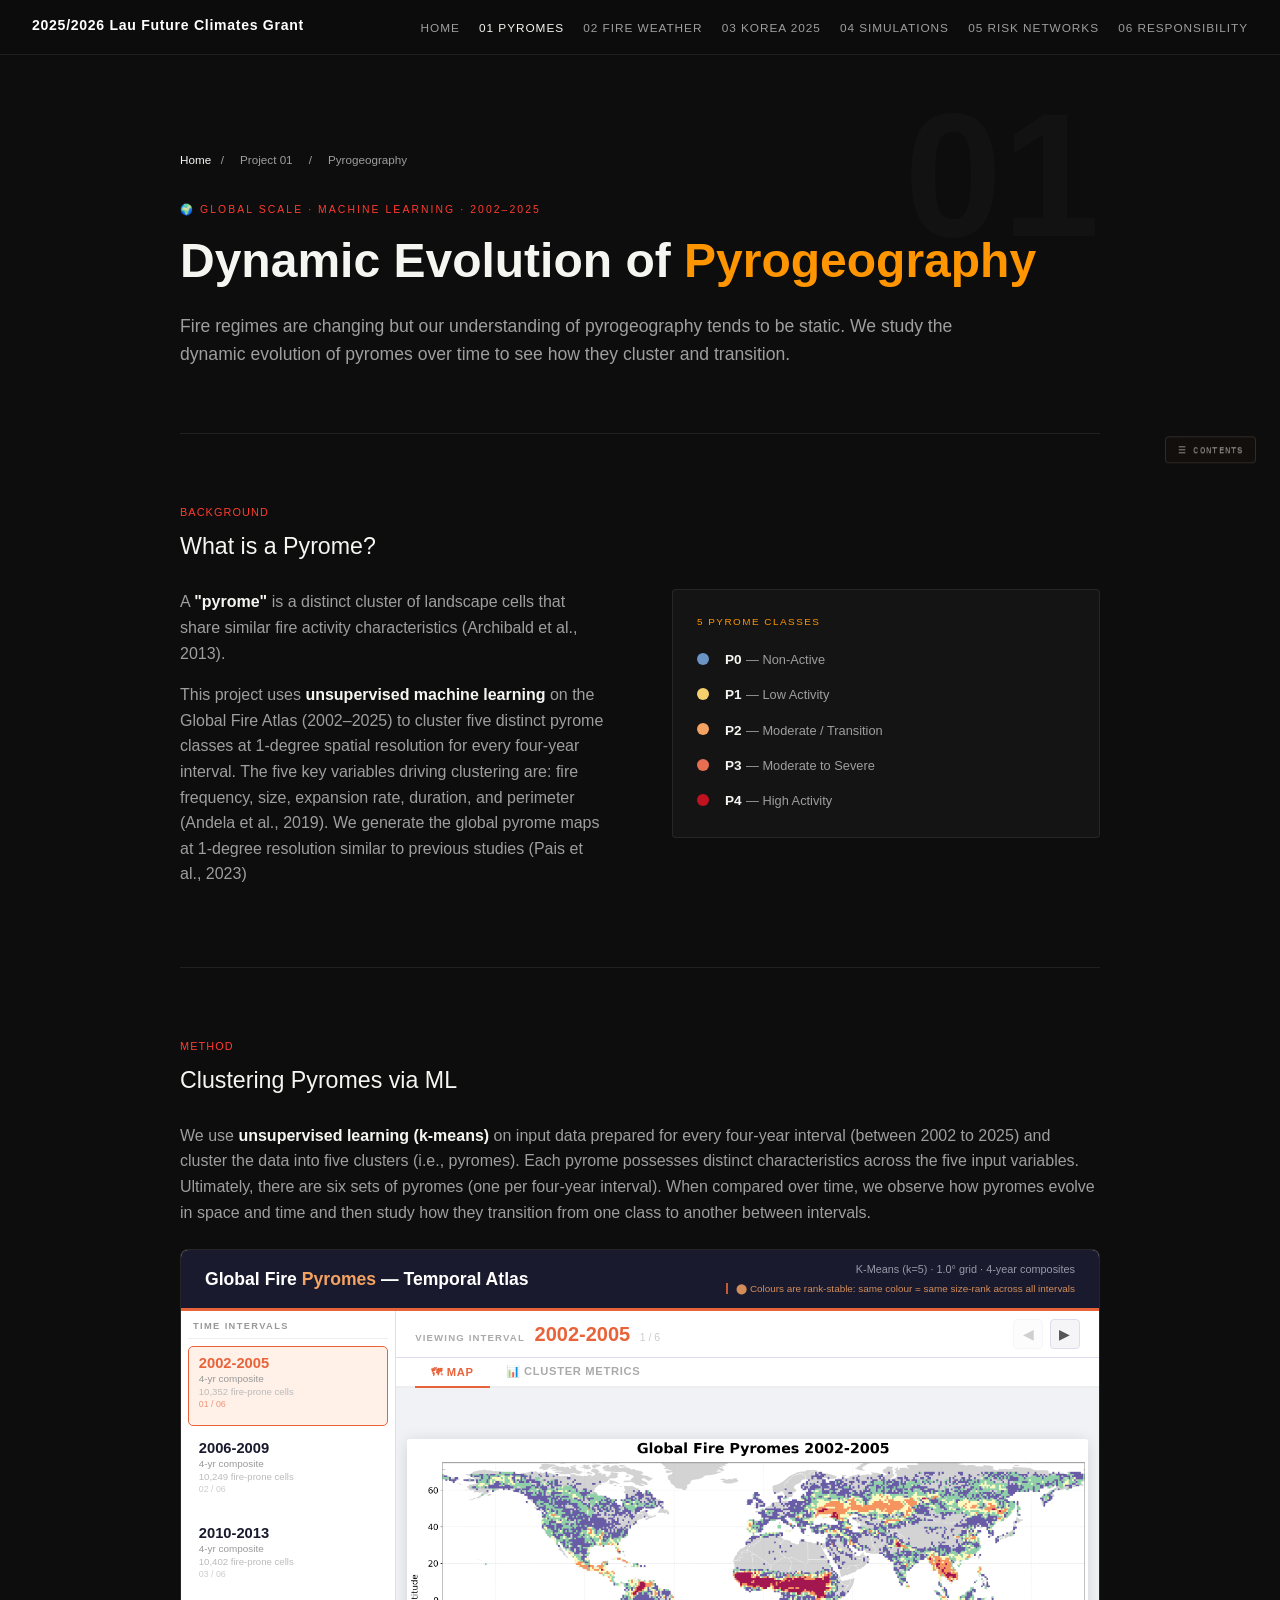
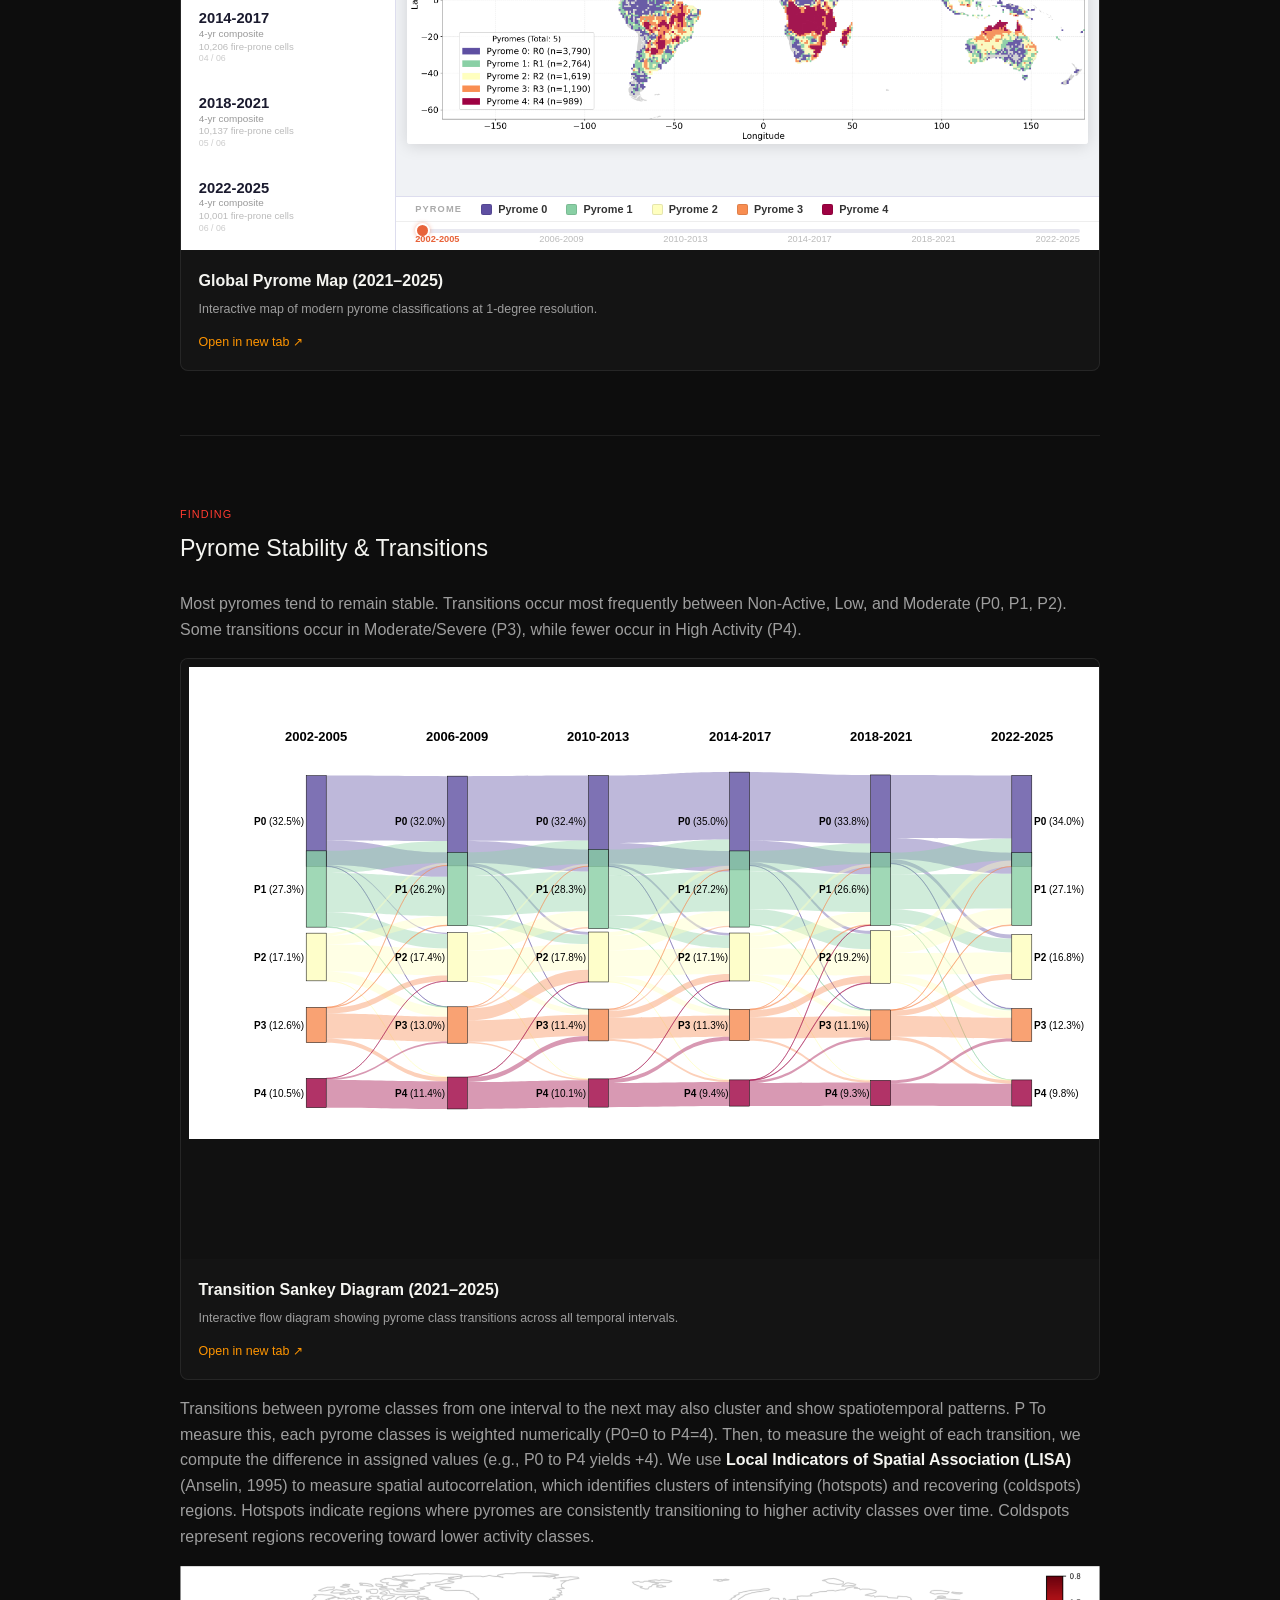
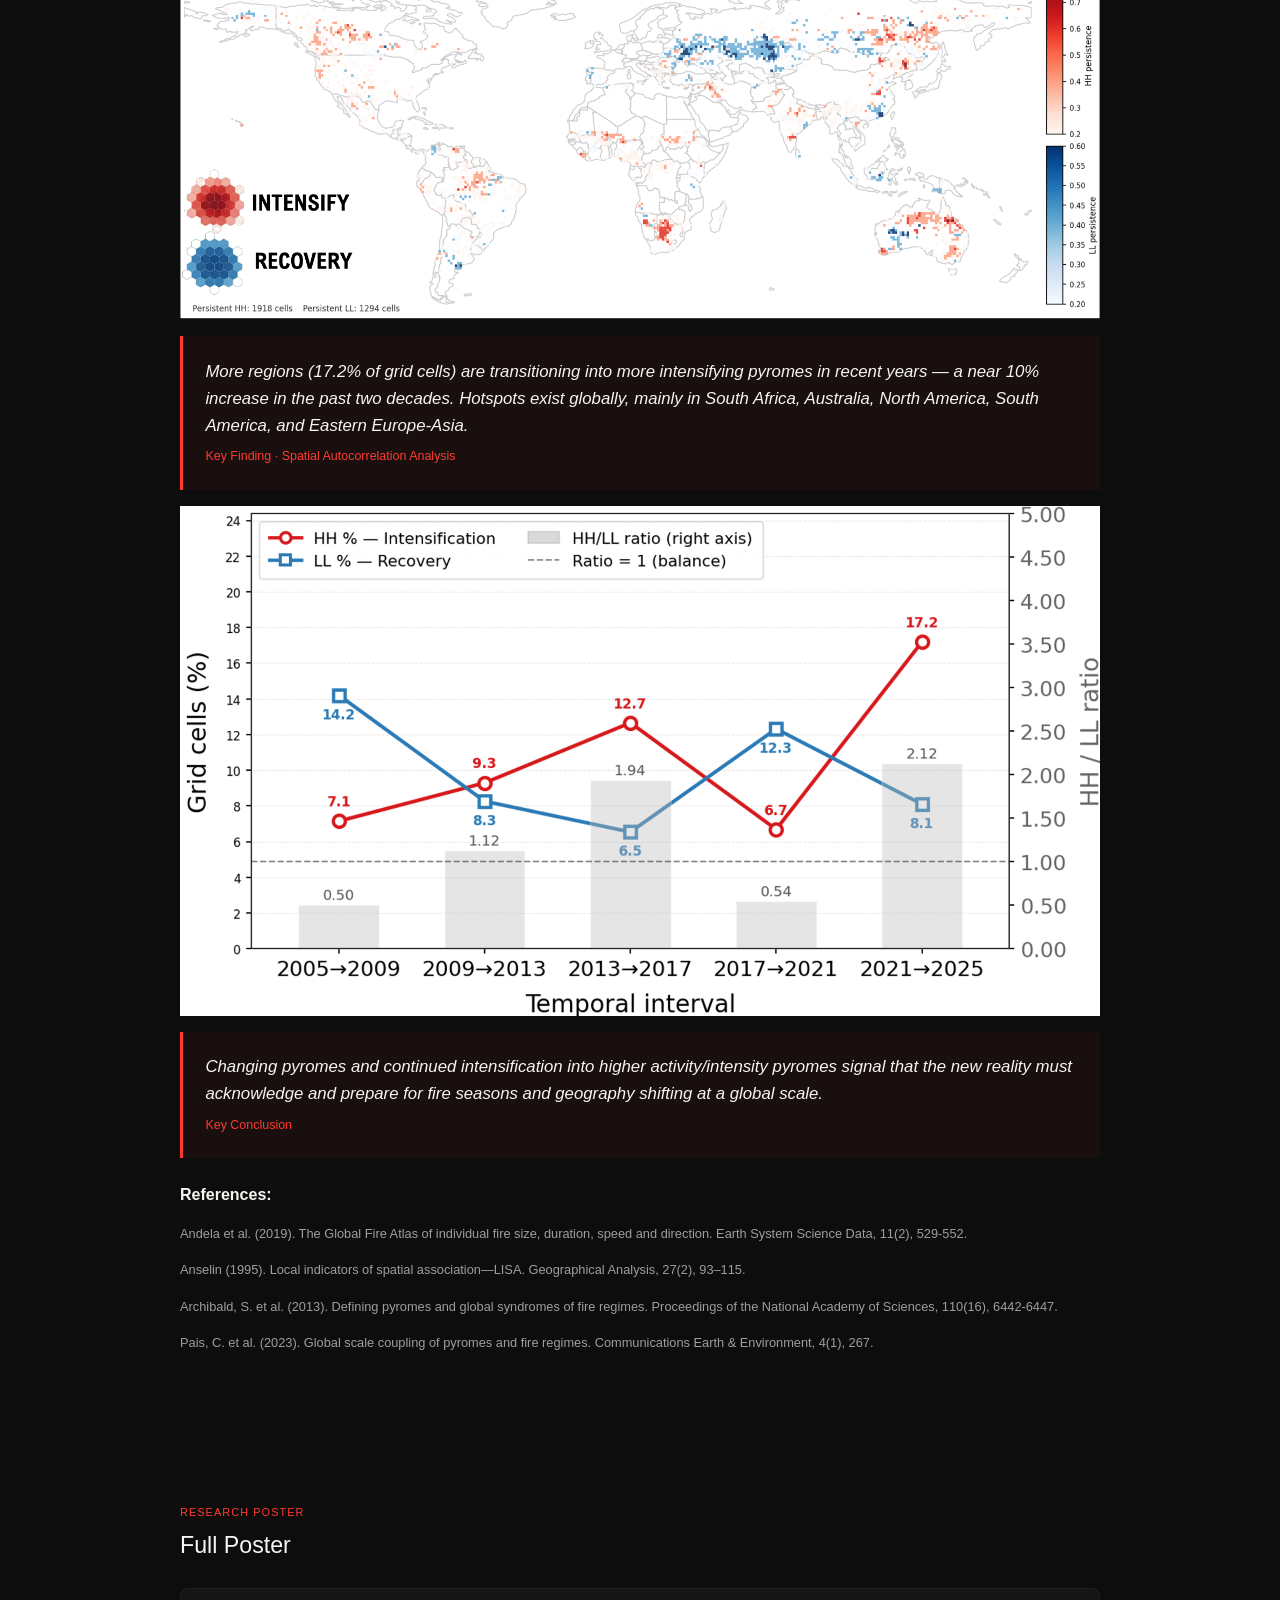
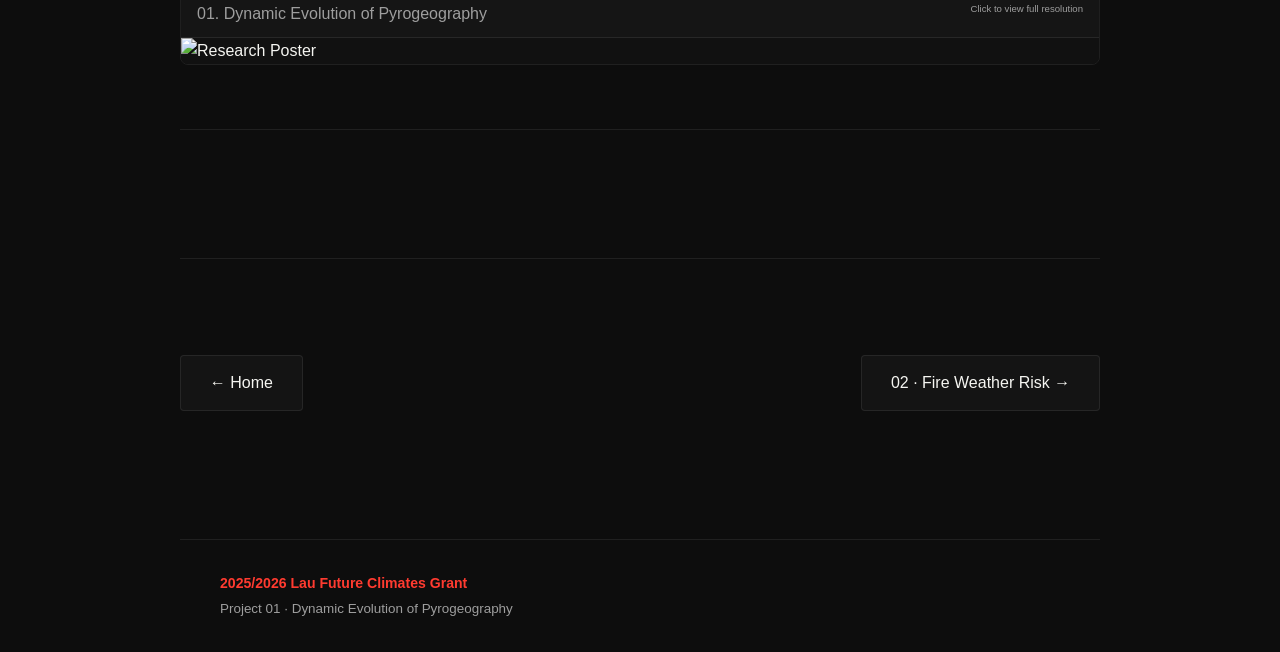
==== commit 7843e403: "Update" ====
--- a/pages/01-pyrogeography.html
+++ b/pages/01-pyrogeography.html
@@ -15,7 +15,7 @@
       transform: translateY(-50%);
       z-index: 200;
       display: flex;
-      flex-direction: column;ㄹ
+      flex-direction: column;
       align-items: flex-end;
       gap: 0;
     }
@@ -98,6 +98,17 @@
       z-index: 2;
       cursor: pointer;
     }
+    
+    /* ── NEW: Interactive Embedded Iframe Styles ── */
+    .plot-card-embed-wrap {
+      position: relative;
+      width: 100%;
+      height: 600px; /* Expanded height for interactivity */
+      overflow: hidden;
+      background: #111;
+      border-radius: 4px 4px 0 0;
+    }
+
     .plot-card-link-row {
       display: flex;
       align-items: center;
@@ -121,7 +132,6 @@
 </head>
 <body>
 
-<!-- ── Floating TOC ── -->
 <div class="toc-float" id="tocFloat">
   <button class="toc-toggle" id="tocToggle" aria-label="Toggle table of contents">☰ Contents</button>
   <nav class="toc-panel" id="tocPanel" role="navigation" aria-label="Page contents">
@@ -178,7 +188,7 @@
         🌍 Global Scale · Machine Learning · 2002–2025
       </div>
       <h1 class="page-title">Dynamic Evolution of <em>Pyrogeography</em></h1>
-      <p class="page-subtitle">Fire regimes are changing but our understanding of pyrogeography tends to be static. We study the dynamic evolution of pyromes over time to see how they cluster and transition — revealing intensifying trends across 17.2% of global grid cells.</p>
+      <p class="page-subtitle">Fire regimes are changing but our understanding of pyrogeography tends to be static. We study the dynamic evolution of pyromes over time to see how they cluster and transition.</p>
     </div>
   </div>
 
@@ -191,9 +201,10 @@
       </div>
       <div class="two-col">
         <div class="block-text">
-          <p>A <strong style="color:var(--bone)">pyrome</strong> is a fire regime — a cluster of landscape cells that share similar wildfire characteristics. Unlike static maps, pyromes should be understood as dynamic: they shift as climate, land use, and fuel loads change.</p>
-          <p>This project uses <strong style="color:var(--bone)">unsupervised machine learning</strong> on the Global Fire Atlas (2002–2025) to cluster five distinct pyrome classes at 1-degree spatial resolution for every four-year interval. The five key variables driving clustering are: fire frequency, size, expansion rate, duration, and perimeter.</p>
-          <p>Data is sourced from the Global Fire Atlas at 0.25-degree resolution derived from satellite imagery (Andela et al., 2019).</p>
+          <p>A <strong style="color:var(--bone)">"pyrome"</strong> is a distinct cluster of landscape cells that share similar fire activity characteristics (Archibald et al., 2013).</p>
+          <p>This project uses <strong style="color:var(--bone)">unsupervised machine learning</strong> on the Global Fire Atlas (2002–2025) to cluster five distinct pyrome classes at 1-degree spatial resolution for every four-year interval. 
+          The five key variables driving clustering are: fire frequency, size, expansion rate, duration, and perimeter (Andela et al., 2019). We generate the global pyrome maps at 1-degree resolution similar to previous studies (Pais et al., 2023)</p>
+          <!-- <p>Data is sourced from the Global Fire Atlas at 0.25-degree resolution derived from satellite imagery .</p> -->
         </div>
         <div>
           <div style="background:rgba(255,255,255,0.03); border:1px solid rgba(255,255,255,0.08); border-radius:4px; padding:1.5rem;">
@@ -231,35 +242,25 @@
         <span class="block-title">Clustering Pyromes via ML</span>
       </div>
       <div class="block-text">
-        <p>Five regimes are clustered to 1-degree spatial resolution using <strong style="color:var(--bone)">unsupervised learning (k-means)</strong> for every four-year interval from 2002 to 2025. Each pyrome possesses distinct characteristics related to wildfire activity across the five key dimensions.</p>
-        <p>There are six sets of pyromes (one per interval). When compared over time, we observe how pyromes evolve in space and time — then study how they transition from one class to another between intervals.</p>
+        <p>We use <strong style="color:var(--bone)">unsupervised learning (k-means)</strong> on input data prepared for every four-year interval (between 2002 to 2025) and cluster the data into five clusters (i.e., pyromes). Each pyrome possesses distinct characteristics across the five input variables.
+        Ultimately, there are six sets of pyromes (one per four-year interval). When compared over time, we observe how pyromes evolve in space and time and then study how they transition from one class to another between intervals.</p>
       </div>
 
       <div class="plots-grid" style="margin-top:1.5rem;">
-        <div class="plot-card" onclick="window.open('../assets/01_pyrome_map_2021_2025.html', '_blank')">
-  <div class="plot-card-preview plot-card-iframe-wrap"><iframe src="../assets/01_pyrome_map_2021_2025.html" loading="lazy" scrolling="no" style="width:100%;height:100%;border:none;pointer-events:none;" tabindex="-1"></iframe></div>
-  <div class="plot-card-body">
-    <div class="plot-card-title">Global Pyrome Map (2021–2025)</div>
-    <div class="plot-card-desc">Interactive map of modern pyrome classifications at 1-degree resolution.</div>
-    <div class="plot-card-link-row"><a class="plot-card-link" href="../assets/01_pyrome_map_2021_2025.html" target="_blank" onclick="event.stopPropagation()">Open in new tab ↗</a><span class="plot-card-link-sep">·</span><span class="plot-card-link plot-card-link-expand">View below ↓</span></div>
-  </div>
-</div>
-        <div class="plot-card" onclick="window.open('../assets/01_pyrome_evolution_animated.html', '_blank')">
-  <div class="plot-card-preview plot-card-iframe-wrap"><iframe src="../assets/01_pyrome_evolution_animated.html" loading="lazy" scrolling="no" style="width:100%;height:100%;border:none;pointer-events:none;" tabindex="-1"></iframe></div>
-  <div class="plot-card-body">
-    <div class="plot-card-title">Temporal Pyrome Evolution</div>
-    <div class="plot-card-desc">Animated comparison of pyrome classes across all six temporal intervals.</div>
-    <div class="plot-card-link-row"><a class="plot-card-link" href="../assets/01_pyrome_evolution_animated.html" target="_blank" onclick="event.stopPropagation()">Open in new tab ↗</a><span class="plot-card-link-sep">·</span><span class="plot-card-link plot-card-link-expand">View below ↓</span></div>
-  </div>
-</div>
-        <div class="plot-card" onclick="window.open('../assets/01_pyrome_characteristics_radar.html', '_blank')">
-  <div class="plot-card-preview plot-card-iframe-wrap"><iframe src="../assets/01_pyrome_characteristics_radar.html" loading="lazy" scrolling="no" style="width:100%;height:100%;border:none;pointer-events:none;" tabindex="-1"></iframe></div>
-  <div class="plot-card-body">
-    <div class="plot-card-title">Pyrome Characteristics</div>
-    <div class="plot-card-desc">Radar charts showing fire size, frequency, duration, expansion, and perimeter per pyrome.</div>
-    <div class="plot-card-link-row"><a class="plot-card-link" href="../assets/01_pyrome_characteristics_radar.html" target="_blank" onclick="event.stopPropagation()">Open in new tab ↗</a><span class="plot-card-link-sep">·</span><span class="plot-card-link plot-card-link-expand">View below ↓</span></div>
-  </div>
-</div>
+        
+        <div class="plot-card">
+          <div class="plot-card-embed-wrap">
+            <iframe src="../assets/pyrome_viewer.html" loading="lazy" style="width:100%;height:100%;border:none;"></iframe>
+          </div>
+          <div class="plot-card-body">
+            <div class="plot-card-title">Global Pyrome Map (2021–2025)</div>
+            <div class="plot-card-desc">Interactive map of modern pyrome classifications at 1-degree resolution.</div>
+            <div class="plot-card-link-row">
+              <a class="plot-card-link" href="../assets/pyrome_viewer.html" target="_blank">Open in new tab ↗</a>
+            </div>
+          </div>
+        </div>
+
       </div>
     </div>
 
@@ -270,75 +271,58 @@
       </div>
       <div class="block-text">
         <p>Most pyromes tend to remain stable. Transitions occur most frequently between Non-Active, Low, and Moderate (P0, P1, P2). Some transitions occur in Moderate/Severe (P3), while fewer occur in High Activity (P4).</p>
-        <p>Pyrome stability is measured by counting all transitions occurring between 2002 and 2025. More transitions correspond to <strong style="color:var(--fire-red)">low stability</strong>; fewer transitions correspond to <strong style="color:#4CAF50">high stability</strong>.</p>
-      </div>
-
-      <div class="plots-grid" style="margin-top:1.5rem;">
-        <div class="plot-card" onclick="window.open('../assets/01_sankey_full_transitions.html', '_blank')">
-  <div class="plot-card-preview plot-card-iframe-wrap"><iframe src="../assets/01_sankey_full_transitions.html" loading="lazy" scrolling="no" style="width:100%;height:100%;border:none;pointer-events:none;" tabindex="-1"></iframe></div>
-  <div class="plot-card-body">
-    <div class="plot-card-title">Transition Sankey Diagram</div>
-    <div class="plot-card-desc">Interactive flow diagram showing pyrome class transitions across all temporal intervals.</div>
-    <div class="plot-card-link-row"><a class="plot-card-link" href="../assets/01_sankey_full_transitions.html" target="_blank" onclick="event.stopPropagation()">Open in new tab ↗</a><span class="plot-card-link-sep">·</span><span class="plot-card-link plot-card-link-expand">View below ↓</span></div>
-  </div>
-</div>
-        <div class="plot-card" onclick="window.open('../assets/01_pyrome_stability_map.html', '_blank')">
-  <div class="plot-card-preview plot-card-iframe-wrap"><iframe src="../assets/01_pyrome_stability_map.html" loading="lazy" scrolling="no" style="width:100%;height:100%;border:none;pointer-events:none;" tabindex="-1"></iframe></div>
-  <div class="plot-card-body">
-    <div class="plot-card-title">Pyrome Stability Map</div>
-    <div class="plot-card-desc">Spatial map of transition counts per grid cell — highlighting low-stability regions.</div>
-    <div class="plot-card-link-row"><a class="plot-card-link" href="../assets/01_pyrome_stability_map.html" target="_blank" onclick="event.stopPropagation()">Open in new tab ↗</a><span class="plot-card-link-sep">·</span><span class="plot-card-link plot-card-link-expand">View below ↓</span></div>
-  </div>
-</div>
-      </div>
-    </div>
-
-    <div class="content-block" id="section-hotspots">
-      <div class="block-header">
-        <span class="block-tag">Finding</span>
-        <span class="block-title">Hotspots &amp; Coldspots of Change</span>
-      </div>
-      <div class="block-text">
-        <p>Pyrome classes are weighted numerically (P0=0 to P4=4). Transitions compute the difference in assigned values (e.g., P0→P4 yields +4). <strong style="color:var(--bone)">Local Indicators of Spatial Association (LISA)</strong> identify clusters of intensifying and recovering regions.</p>
-        <p>Hotspots indicate regions where pyromes are consistently transitioning to higher activity classes over time. Coldspots represent regions recovering toward lower activity classes.</p>
-      </div>
-
+      </div>
+
+
+      <div class="plot-card">
+        <div class="plot-card-embed-wrap">
+          <iframe src="../assets/sankey_full_transitions.html" loading="lazy" style="width:100%;height:80%;border:none;"></iframe>
+        </div>
+        <div class="plot-card-body">
+          <div class="plot-card-title">Transition Sankey Diagram (2021–2025)</div>
+          <div class="plot-card-desc">Interactive flow diagram showing pyrome class transitions across all temporal intervals.</div>
+          
+          <div class="plot-card-link-row">
+            <a class="plot-card-link" href="../assets/sankey_full_transitions.html" target="_blank">Open in new tab ↗</a>
+          </div>
+        </div>
+      </div>
+
+      
+      
+      <p>Transitions between pyrome classes from one interval to the next may also cluster and show spatiotemporal patterns. P
+      To measure this, each pyrome classes is weighted numerically (P0=0 to P4=4). Then, to measure the weight of each transition, we compute the difference in assigned values (e.g., P0 to P4 yields +4). 
+      We use <strong style="color:var(--bone)">Local Indicators of Spatial Association (LISA)</strong> (Anselin, 1995) to measure spatial autocorrelation, which identifies clusters of intensifying (hotspots) and recovering (coldspots) regions.
+      Hotspots indicate regions where pyromes are consistently transitioning to higher activity classes over time. Coldspots represent regions recovering toward lower activity classes.</p>
+      </p>
+      <img src="../assets/transitions_map.png" alt="Transitions Map" style="width: 100%; height: auto; display: block; border: none;">
+      
+      <p>
       <div class="finding-callout">
         <p>More regions (17.2% of grid cells) are transitioning into more intensifying pyromes in recent years — a near 10% increase in the past two decades. Hotspots exist globally, mainly in South Africa, Australia, North America, South America, and Eastern Europe-Asia.</p>
         <div class="finding-source">Key Finding · Spatial Autocorrelation Analysis</div>
       </div>
-
-      <div class="plots-grid" style="margin-top:1.5rem;">
-        <div class="plot-card" onclick="window.open('../assets/01_lisa_hotspot_coldspot_map.html', '_blank')">
-  <div class="plot-card-preview plot-card-iframe-wrap"><iframe src="../assets/01_lisa_hotspot_coldspot_map.html" loading="lazy" scrolling="no" style="width:100%;height:100%;border:none;pointer-events:none;" tabindex="-1"></iframe></div>
-  <div class="plot-card-body">
-    <div class="plot-card-title">Global Hotspot / Coldspot Map</div>
-    <div class="plot-card-desc">LISA spatial autocorrelation — intensifying (red) vs. recovering (blue) regions.</div>
-    <div class="plot-card-link-row"><a class="plot-card-link" href="../assets/01_lisa_hotspot_coldspot_map.html" target="_blank" onclick="event.stopPropagation()">Open in new tab ↗</a><span class="plot-card-link-sep">·</span><span class="plot-card-link plot-card-link-expand">View below ↓</span></div>
-  </div>
-</div>
-        <div class="plot-card" onclick="window.open('../assets/01_hh_ll_ratio_timeseries.html', '_blank')">
-  <div class="plot-card-preview plot-card-iframe-wrap"><iframe src="../assets/01_hh_ll_ratio_timeseries.html" loading="lazy" scrolling="no" style="width:100%;height:100%;border:none;pointer-events:none;" tabindex="-1"></iframe></div>
-  <div class="plot-card-body">
-    <div class="plot-card-title">HH/LL Ratio Over Time</div>
-    <div class="plot-card-desc">Time series of intensification vs. recovery grid cell percentages across intervals.</div>
-    <div class="plot-card-link-row"><a class="plot-card-link" href="../assets/01_hh_ll_ratio_timeseries.html" target="_blank" onclick="event.stopPropagation()">Open in new tab ↗</a><span class="plot-card-link-sep">·</span><span class="plot-card-link plot-card-link-expand">View below ↓</span></div>
-  </div>
-</div>
-      </div>
-    </div>
+      </p>
+    
+  
+      <p>
+        <img src="../assets/transitions_plot.png" alt="Transitions Plot" style="width: 100%; height: auto; display: block; border: none;">
+      </p>
+      
+
 
     <div class="content-block" id="section-conclusion" style="border-bottom:none;">
       <div class="finding-callout">
         <p>Changing pyromes and continued intensification into higher activity/intensity pyromes signal that the new reality must acknowledge and prepare for fire seasons and geography shifting at a global scale.</p>
-        <div class="finding-source">Key Conclusion · Dynamic Pyrogeography</div>
+        <div class="finding-source">Key Conclusion</div>
       </div>
 
       <div class="block-text" style="margin-top:1.5rem;">
         <p><strong style="color:var(--bone)">References:</strong></p>
-        <p style="font-size:0.8rem;">Andela et al. (2019). The Global Fire Atlas of individual fire size, duration, speed and direction. ESSD, 11(2), 529–552.</p>
+        <p style="font-size:0.8rem;">Andela et al. (2019). The Global Fire Atlas of individual fire size, duration, speed and direction. Earth System Science Data, 11(2), 529-552.</p>
         <p style="font-size:0.8rem;">Anselin (1995). Local indicators of spatial association—LISA. Geographical Analysis, 27(2), 93–115.</p>
-        <p style="font-size:0.8rem;">Archibald et al. (2013). Defining pyromes and global syndromes of fire regimes. PNAS, 110(16), 6442–6447.</p>
+        <p style="font-size:0.8rem;">Archibald, S. et al. (2013). Defining pyromes and global syndromes of fire regimes. Proceedings of the National Academy of Sciences, 110(16), 6442-6447.</p>
+        <p style="font-size:0.8rem;">Pais, C. et al. (2023). Global scale coupling of pyromes and fire regimes. Communications Earth & Environment, 4(1), 267.</p>
       </div>
     </div>
 
@@ -411,4 +395,4 @@
   window.addEventListener('scroll', onScroll);
 </script>
 </body>
-</html>
+</html>
--- a/css/style.css
+++ b/css/style.css
@@ -10,6 +10,8 @@
   --bone:         #f5f5f1;
   --ash:          #9e9e9e;
   --fire-red:     #ff3b30;
+  --PR-green:     #EFF8E9;
+  --OR-blue:      #2F6EBA;
   --fire-orange:  #ff9500;
   --font-mono:    "IBM Plex Mono", Consolas, monospace;
 }
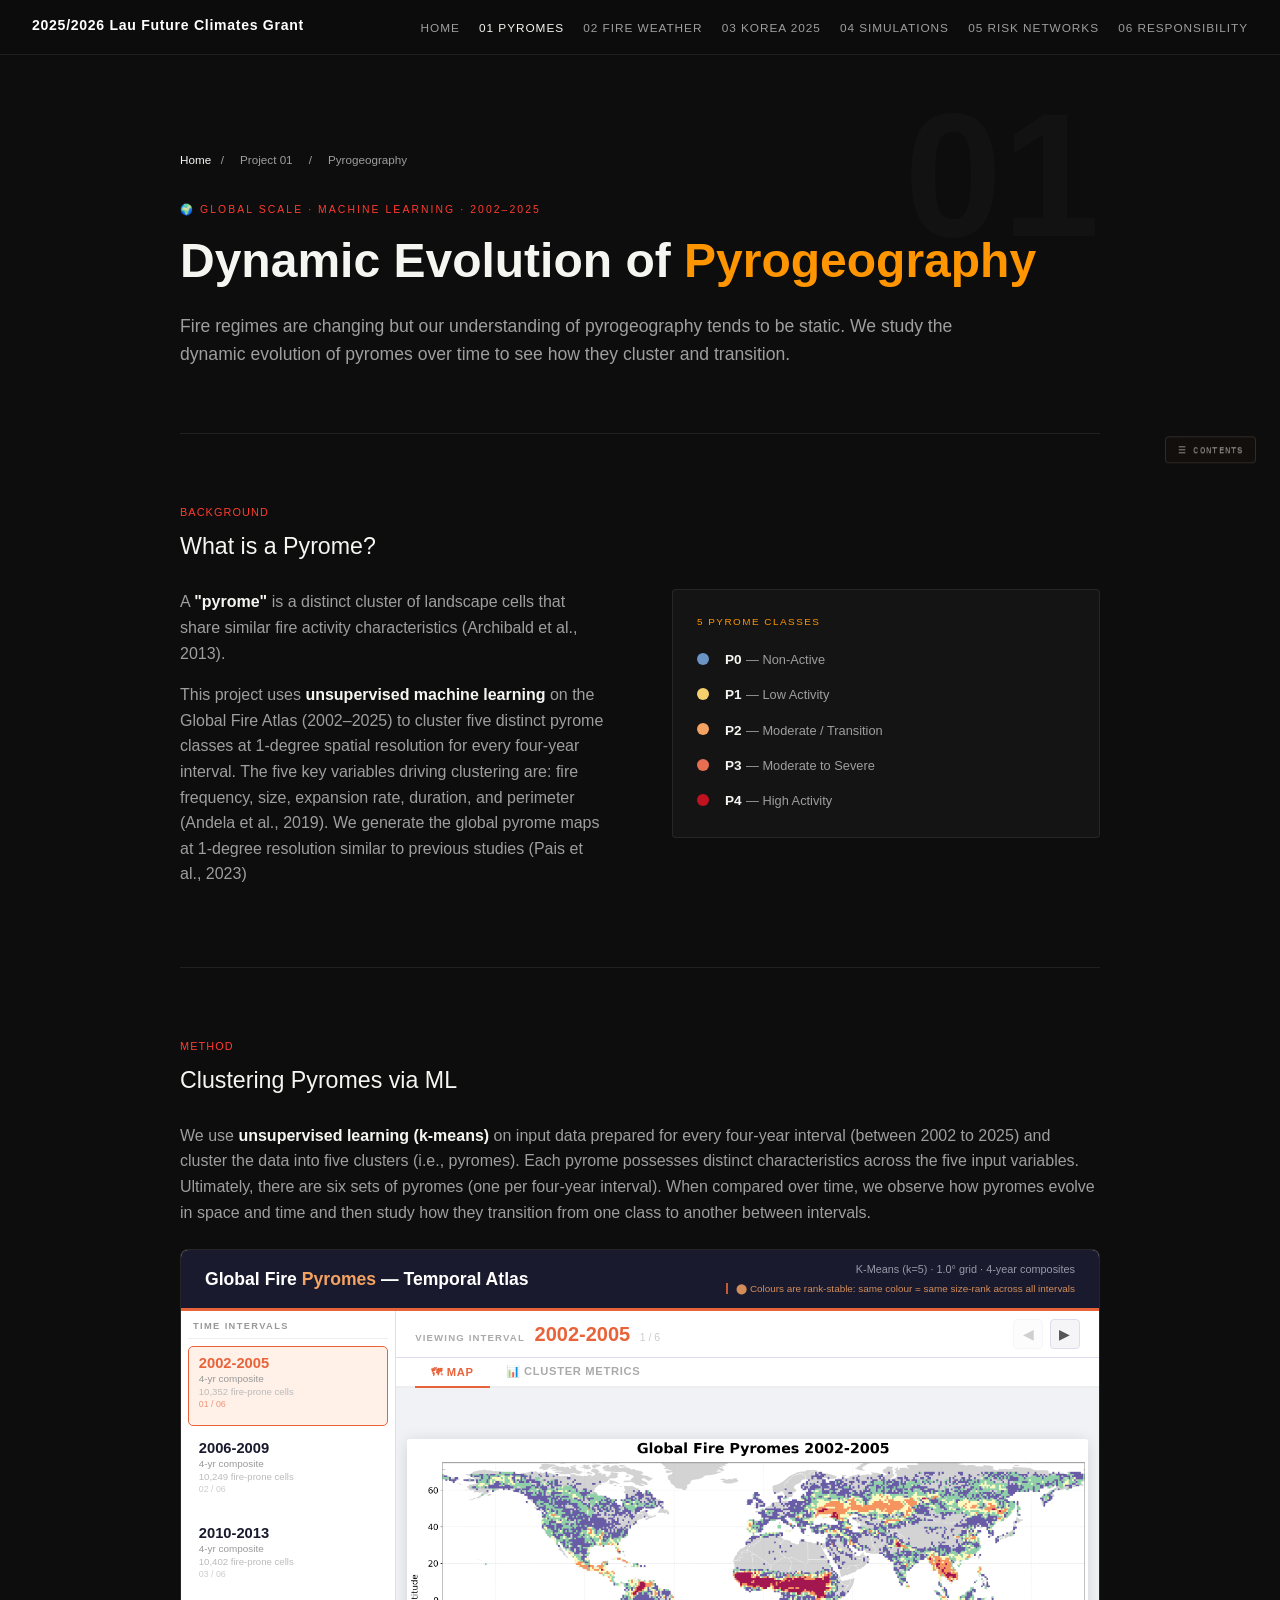
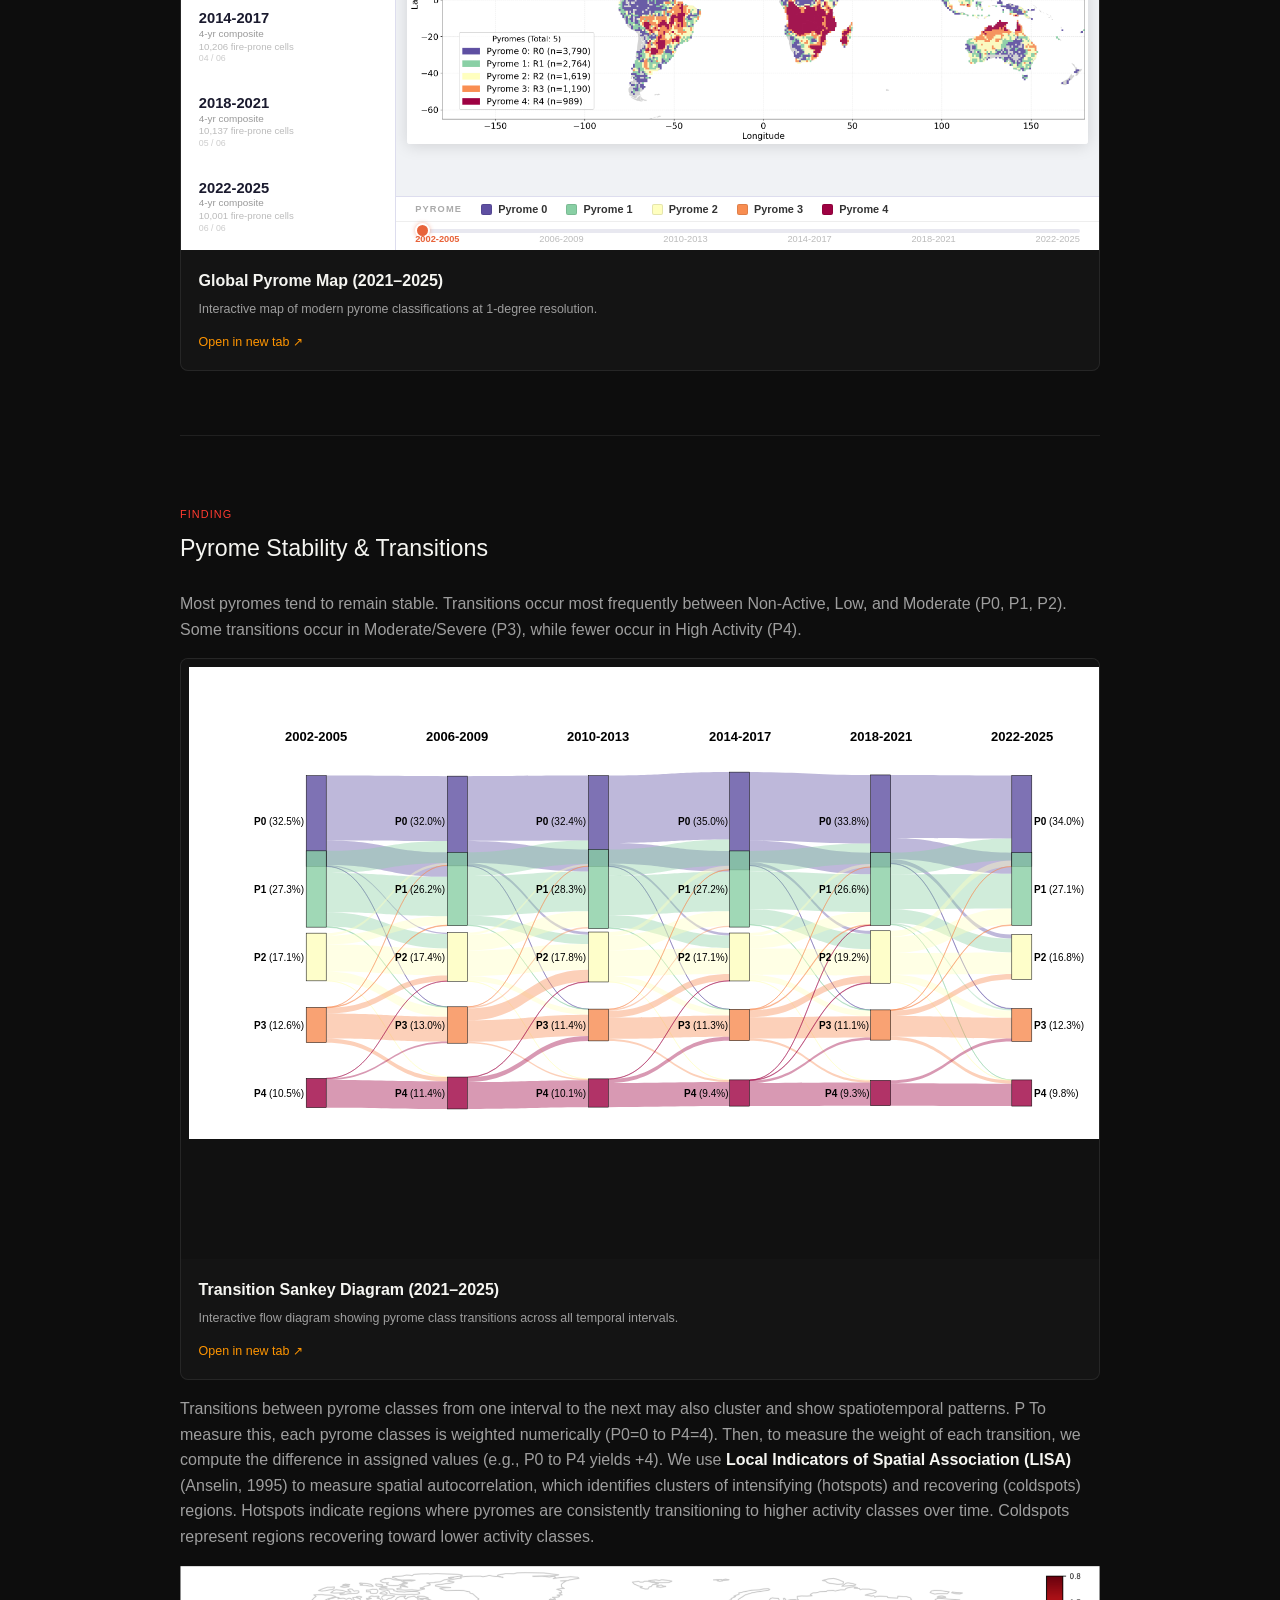
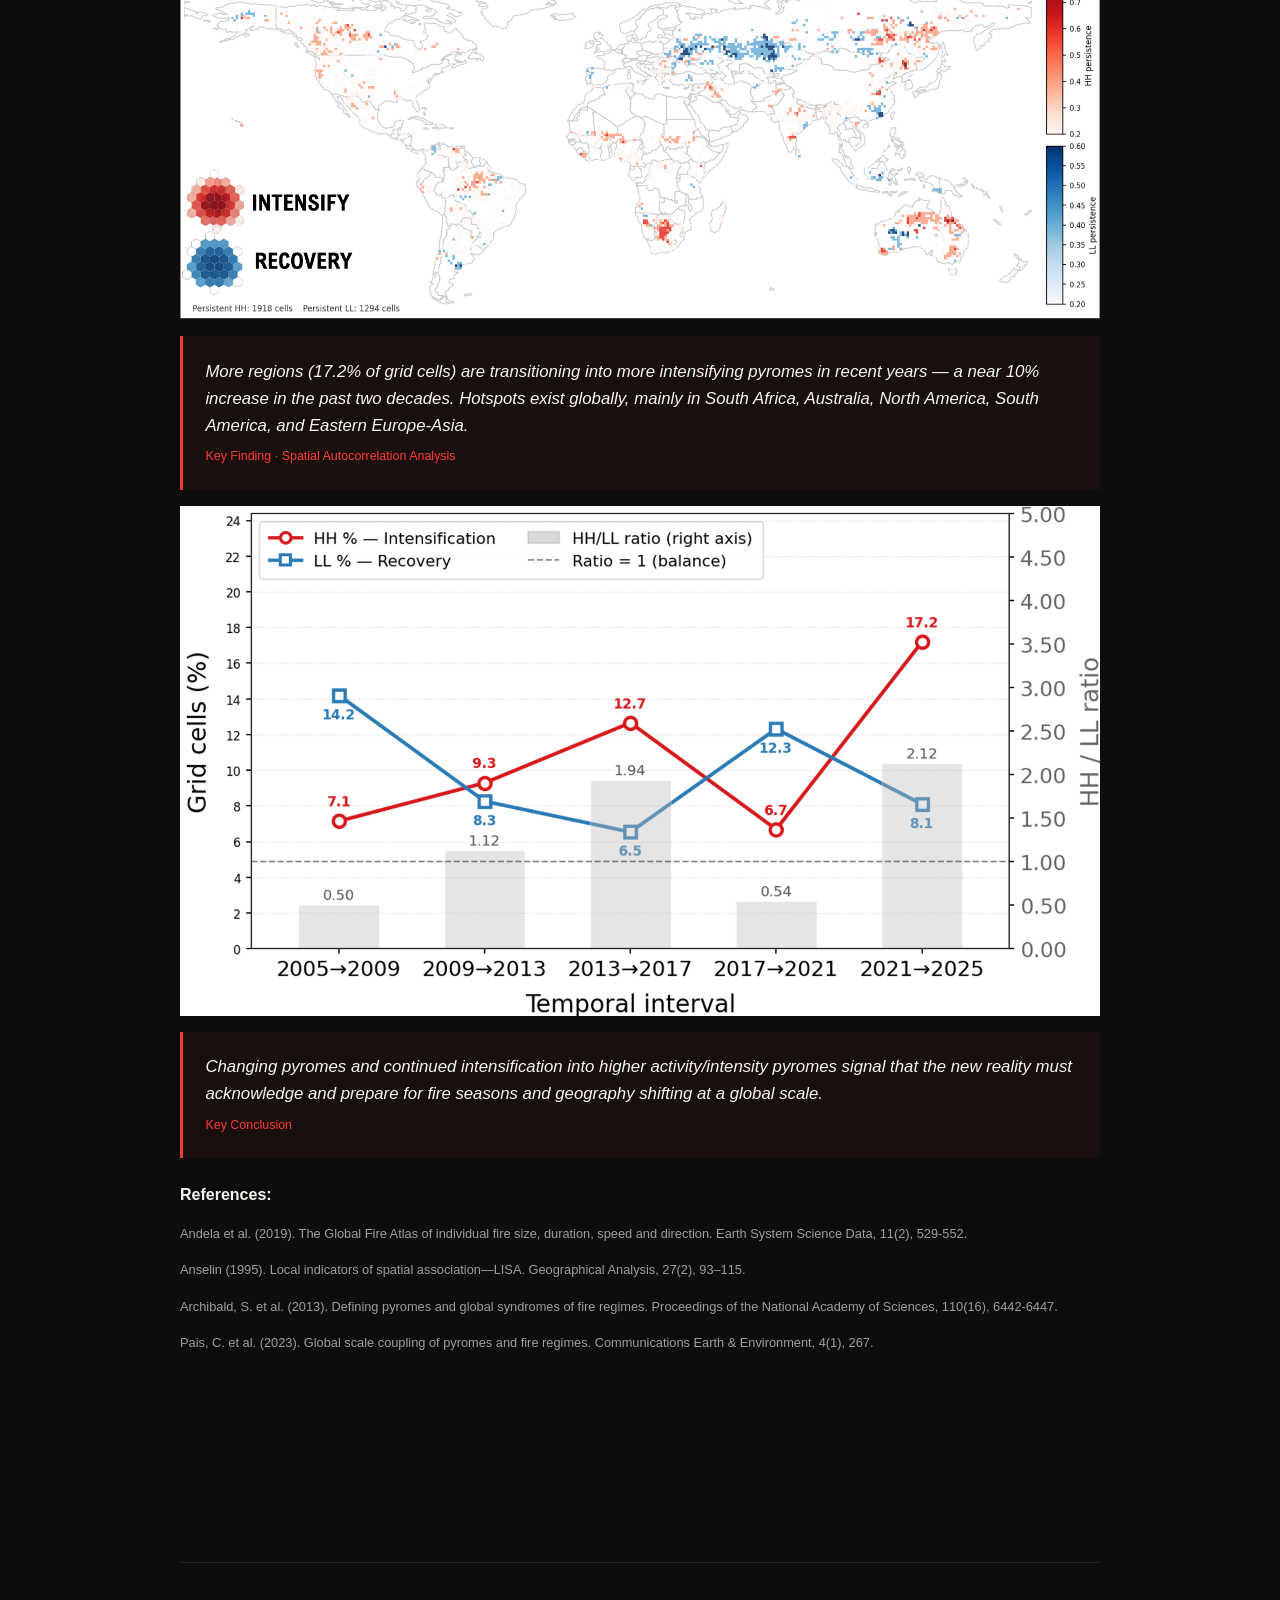
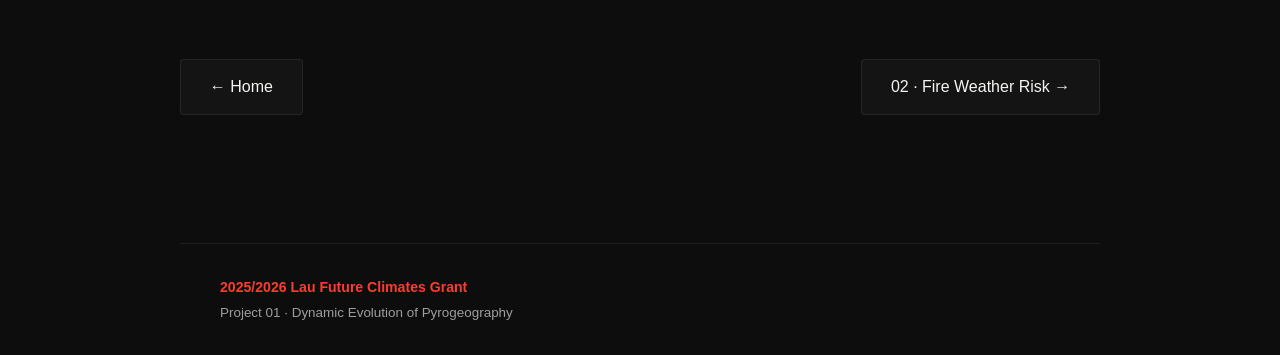
==== commit e88d9038: "Update" ====
--- a/pages/01-pyrogeography.html
+++ b/pages/01-pyrogeography.html
@@ -326,7 +326,7 @@
       </div>
     </div>
 
-    <div class="content-block" id="section-poster">
+    <!-- <div class="content-block" id="section-poster">
       <div class="block-header">
         <span class="block-tag">Research Poster</span>
         <span class="block-title">Full Poster</span>
@@ -342,7 +342,7 @@
           </a>
         </div>
       </div>
-    </div>
+    </div> -->
 
   </div>
 
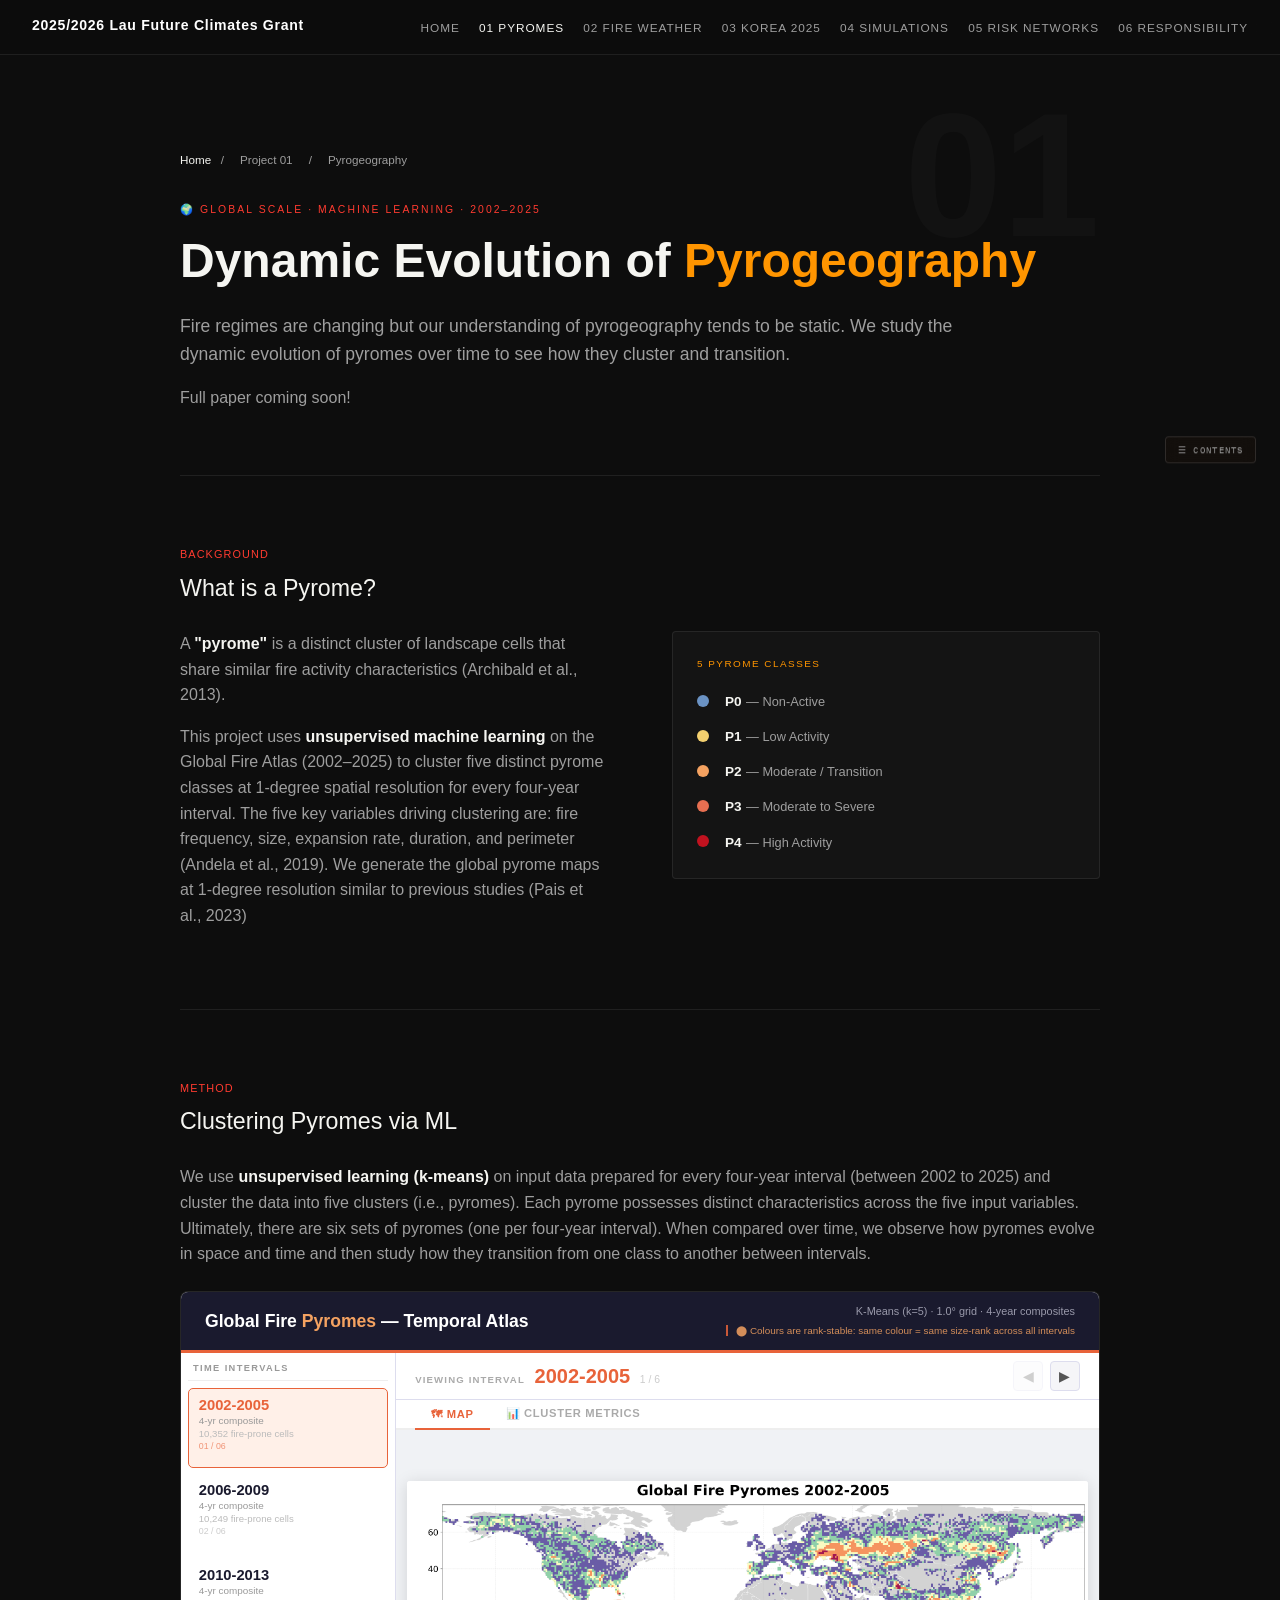
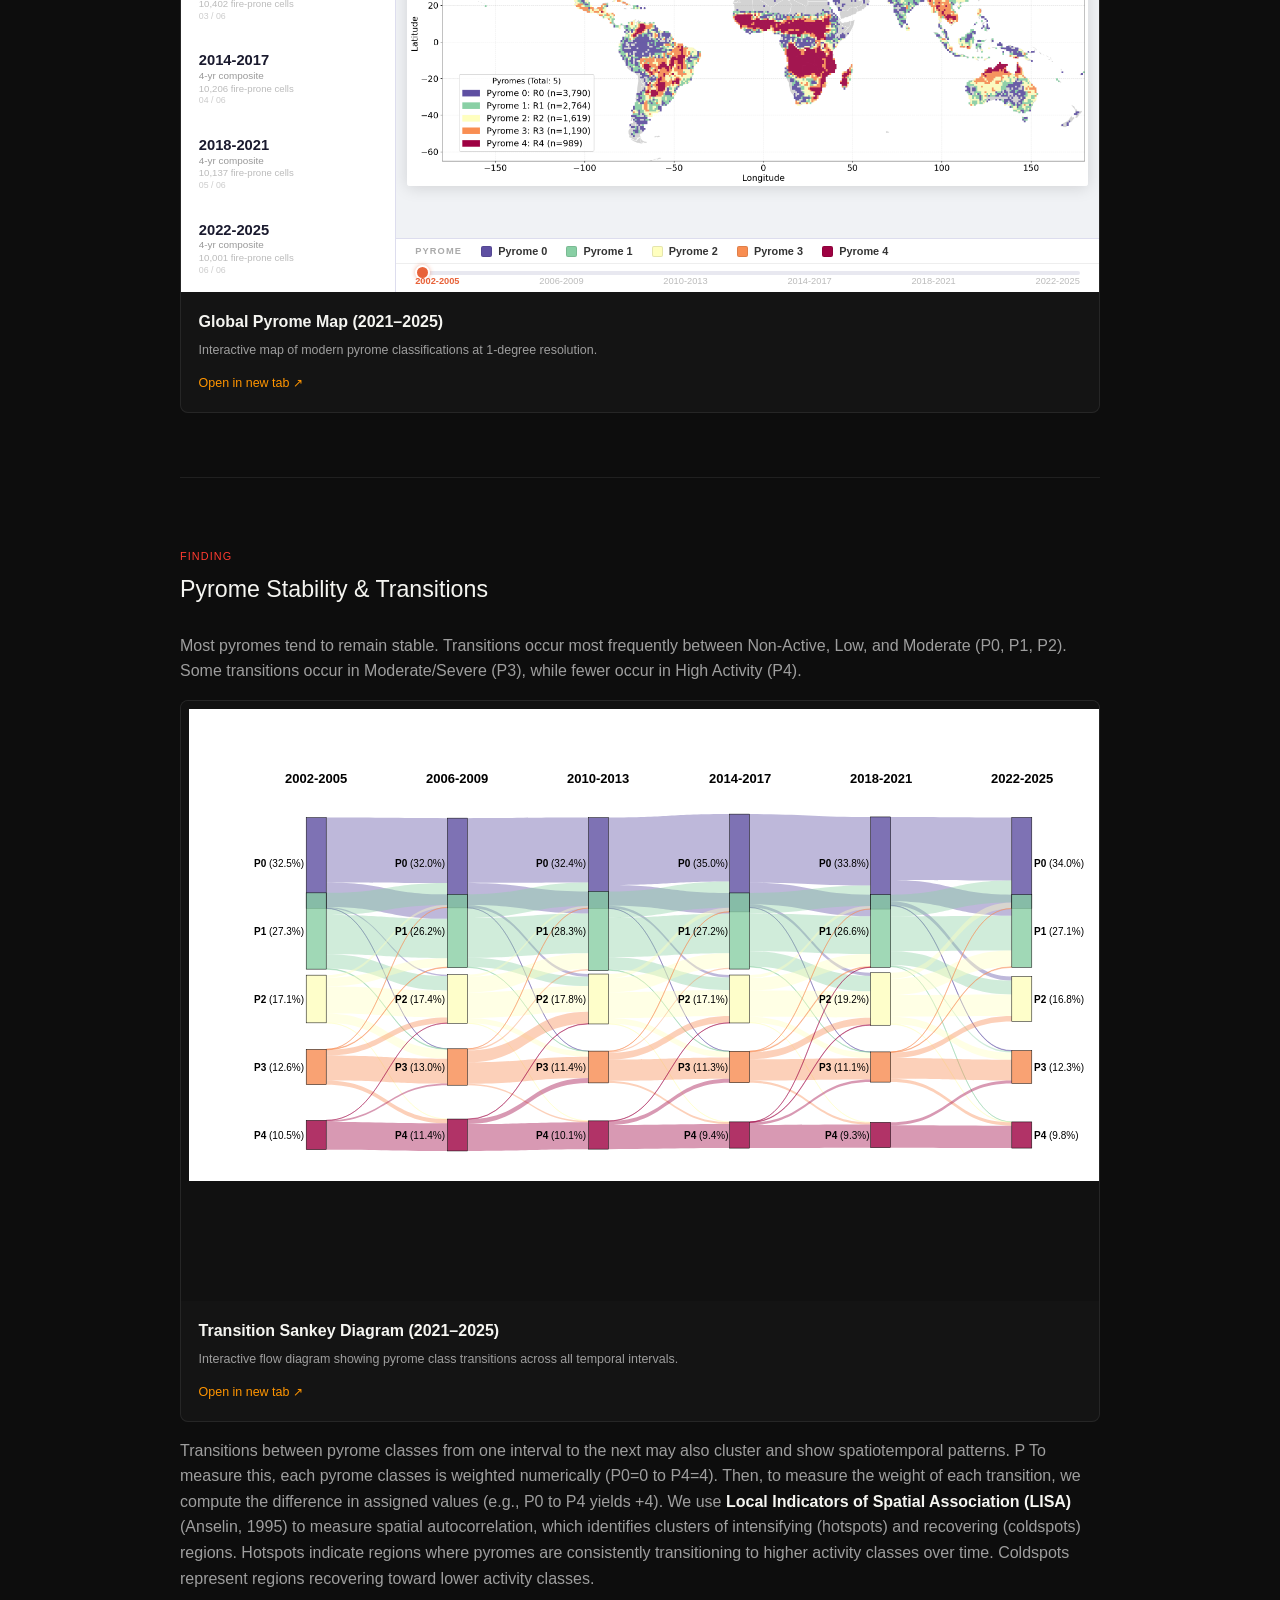
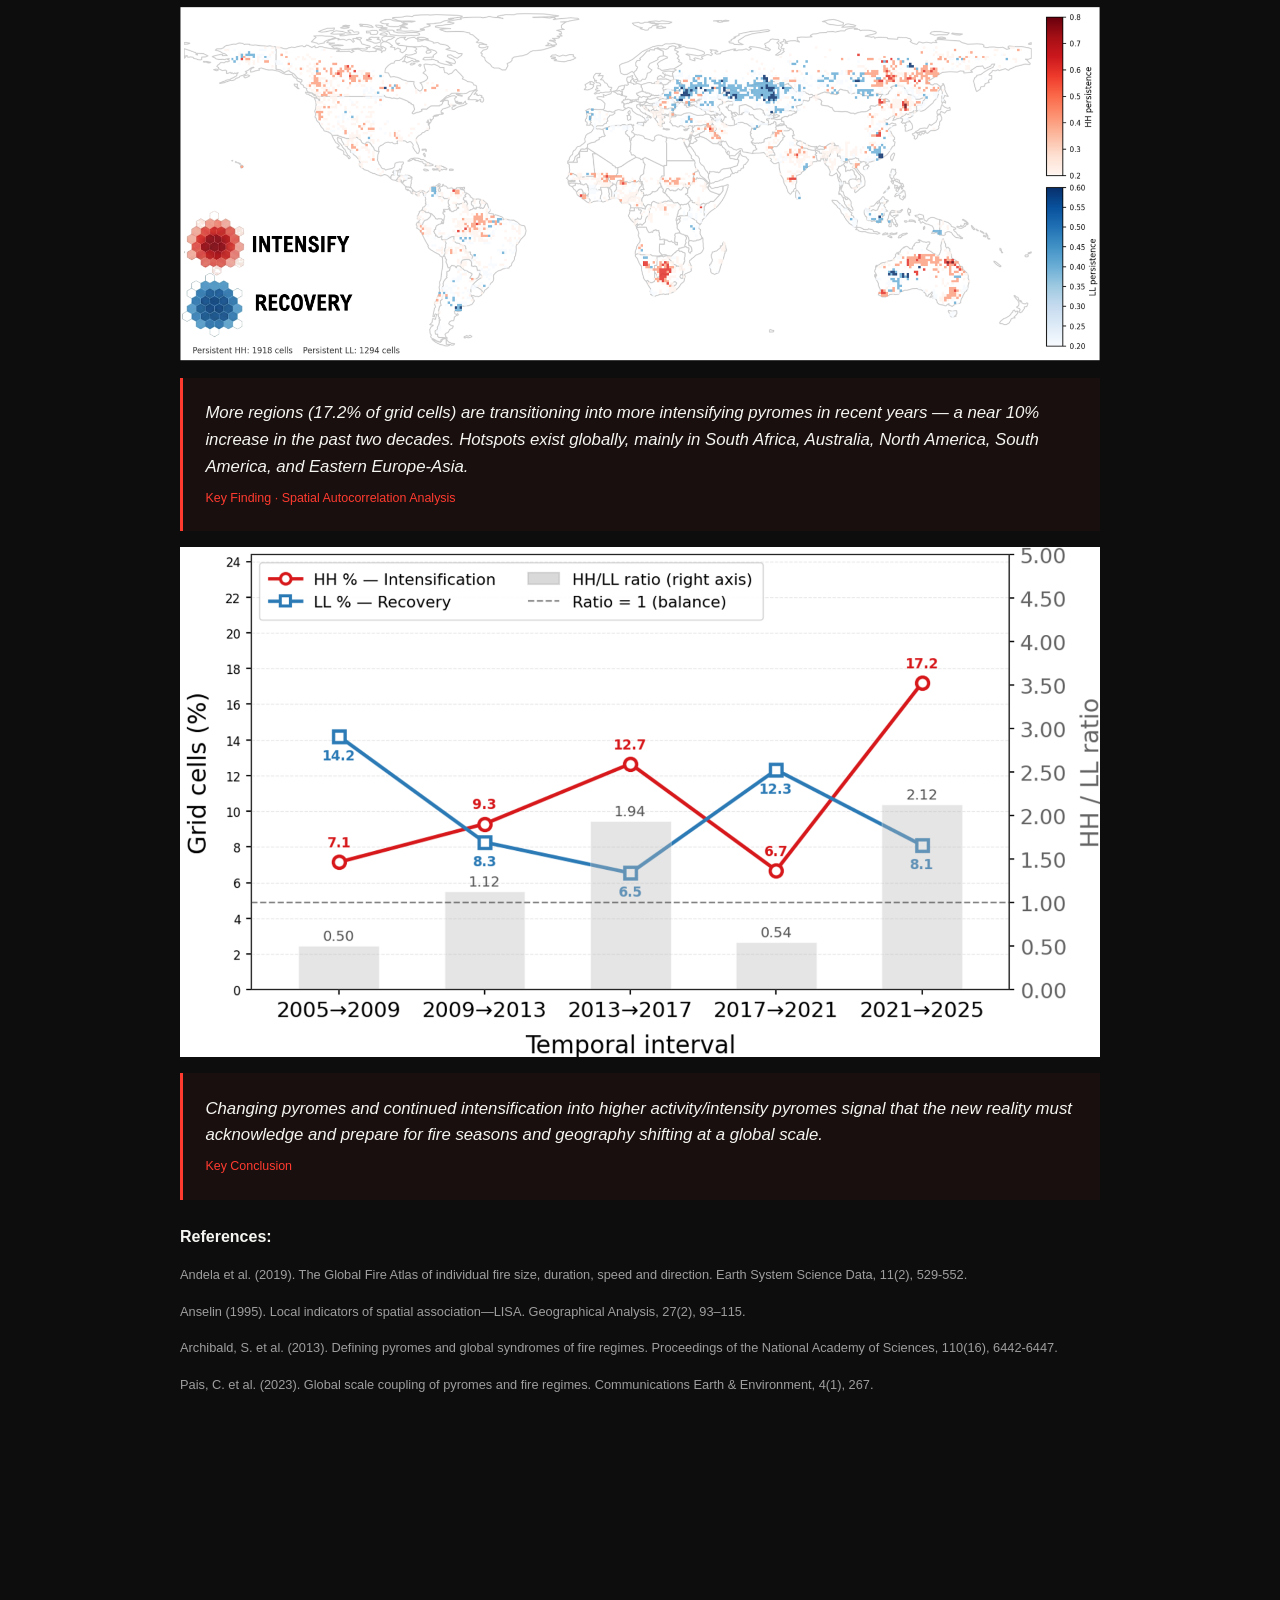
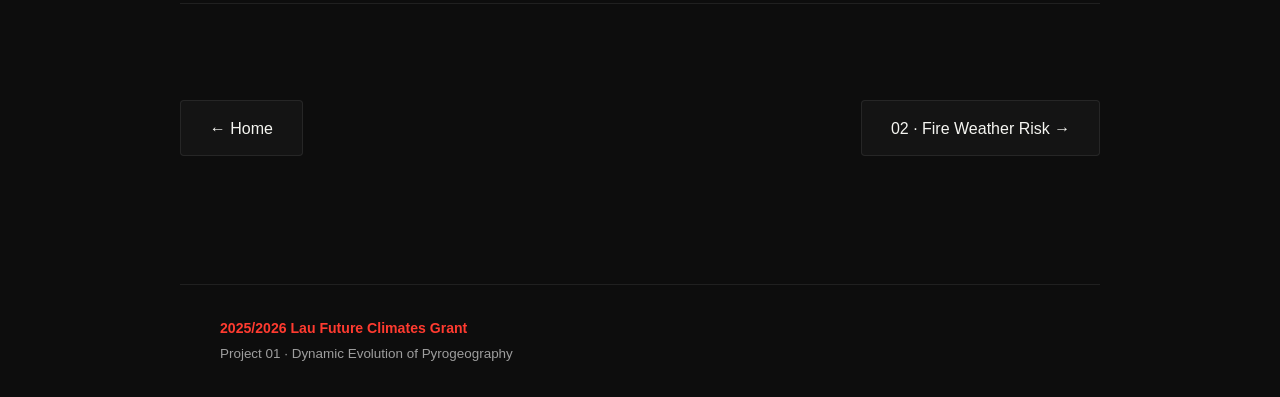
==== commit 977a8752: "Update" ====
--- a/pages/01-pyrogeography.html
+++ b/pages/01-pyrogeography.html
@@ -189,6 +189,7 @@
       </div>
       <h1 class="page-title">Dynamic Evolution of <em>Pyrogeography</em></h1>
       <p class="page-subtitle">Fire regimes are changing but our understanding of pyrogeography tends to be static. We study the dynamic evolution of pyromes over time to see how they cluster and transition.</p>
+      <p>Full paper coming soon!</p>    
     </div>
   </div>
 
